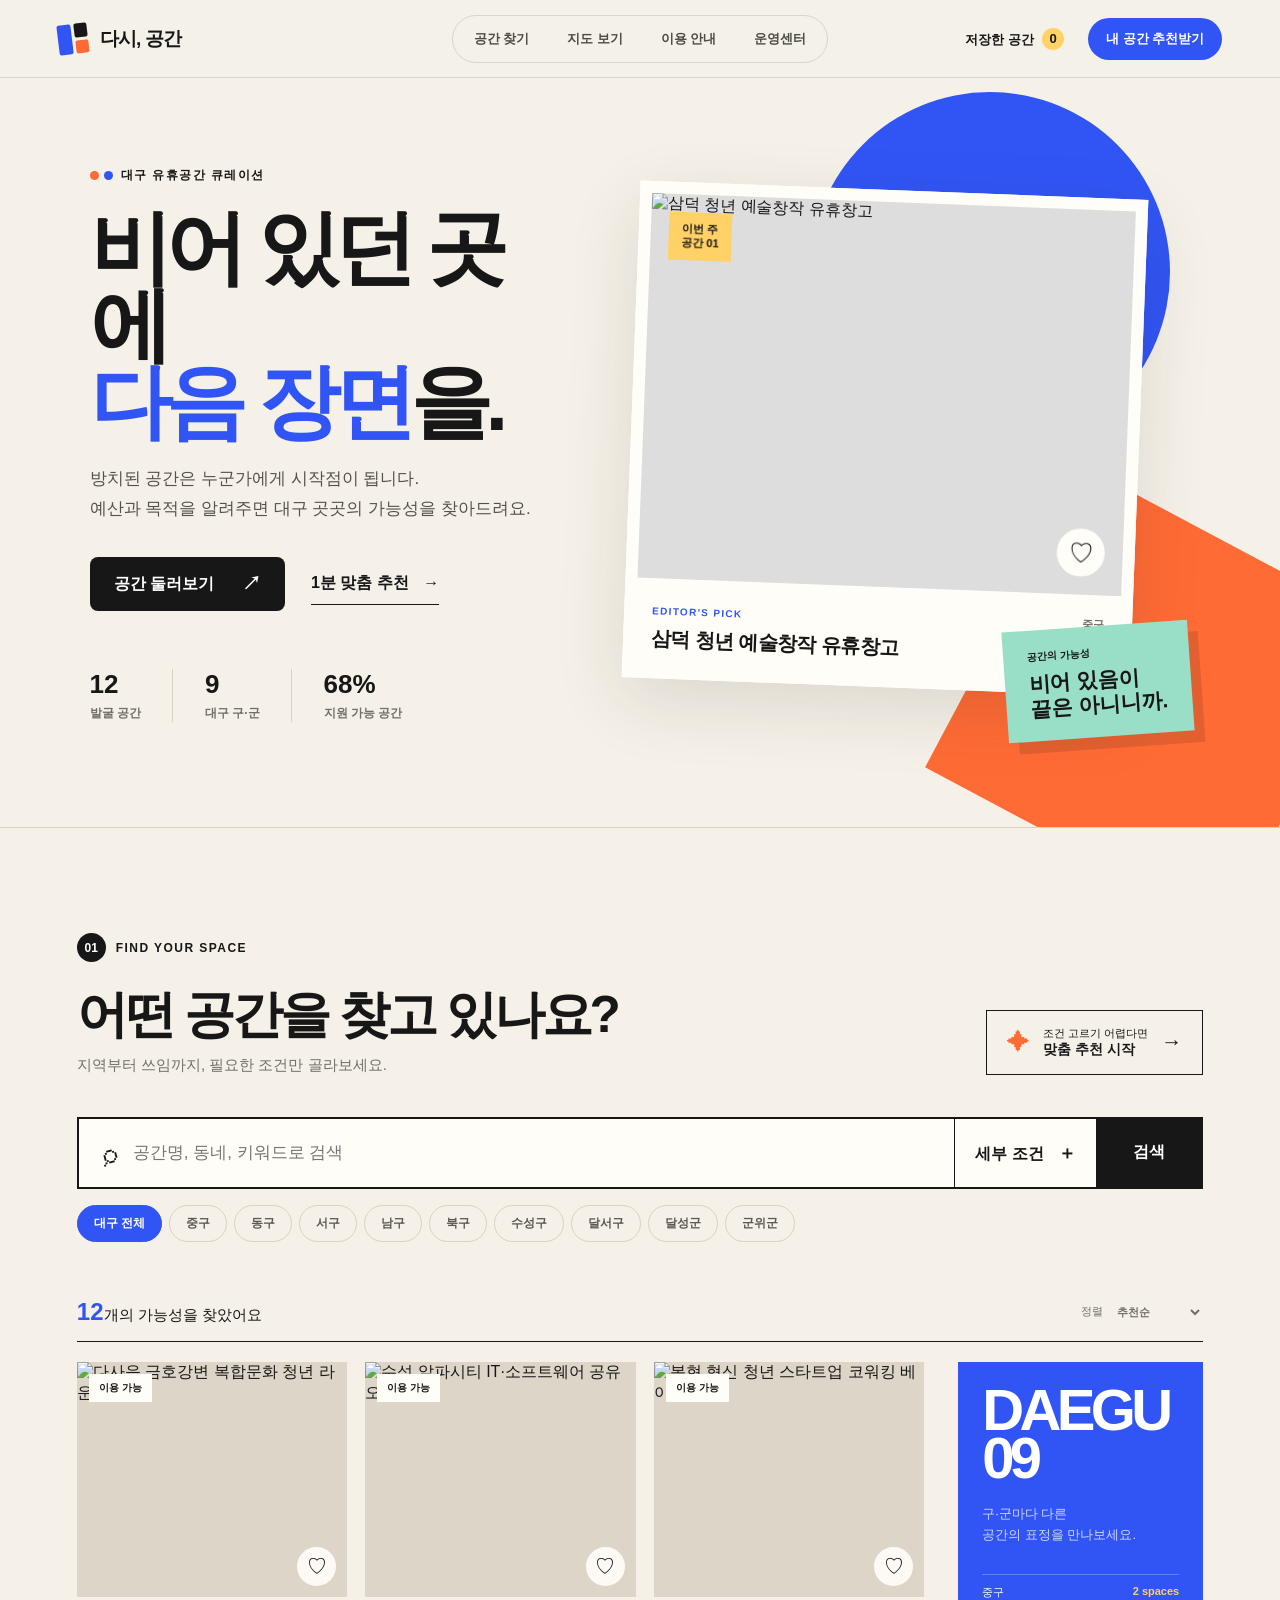
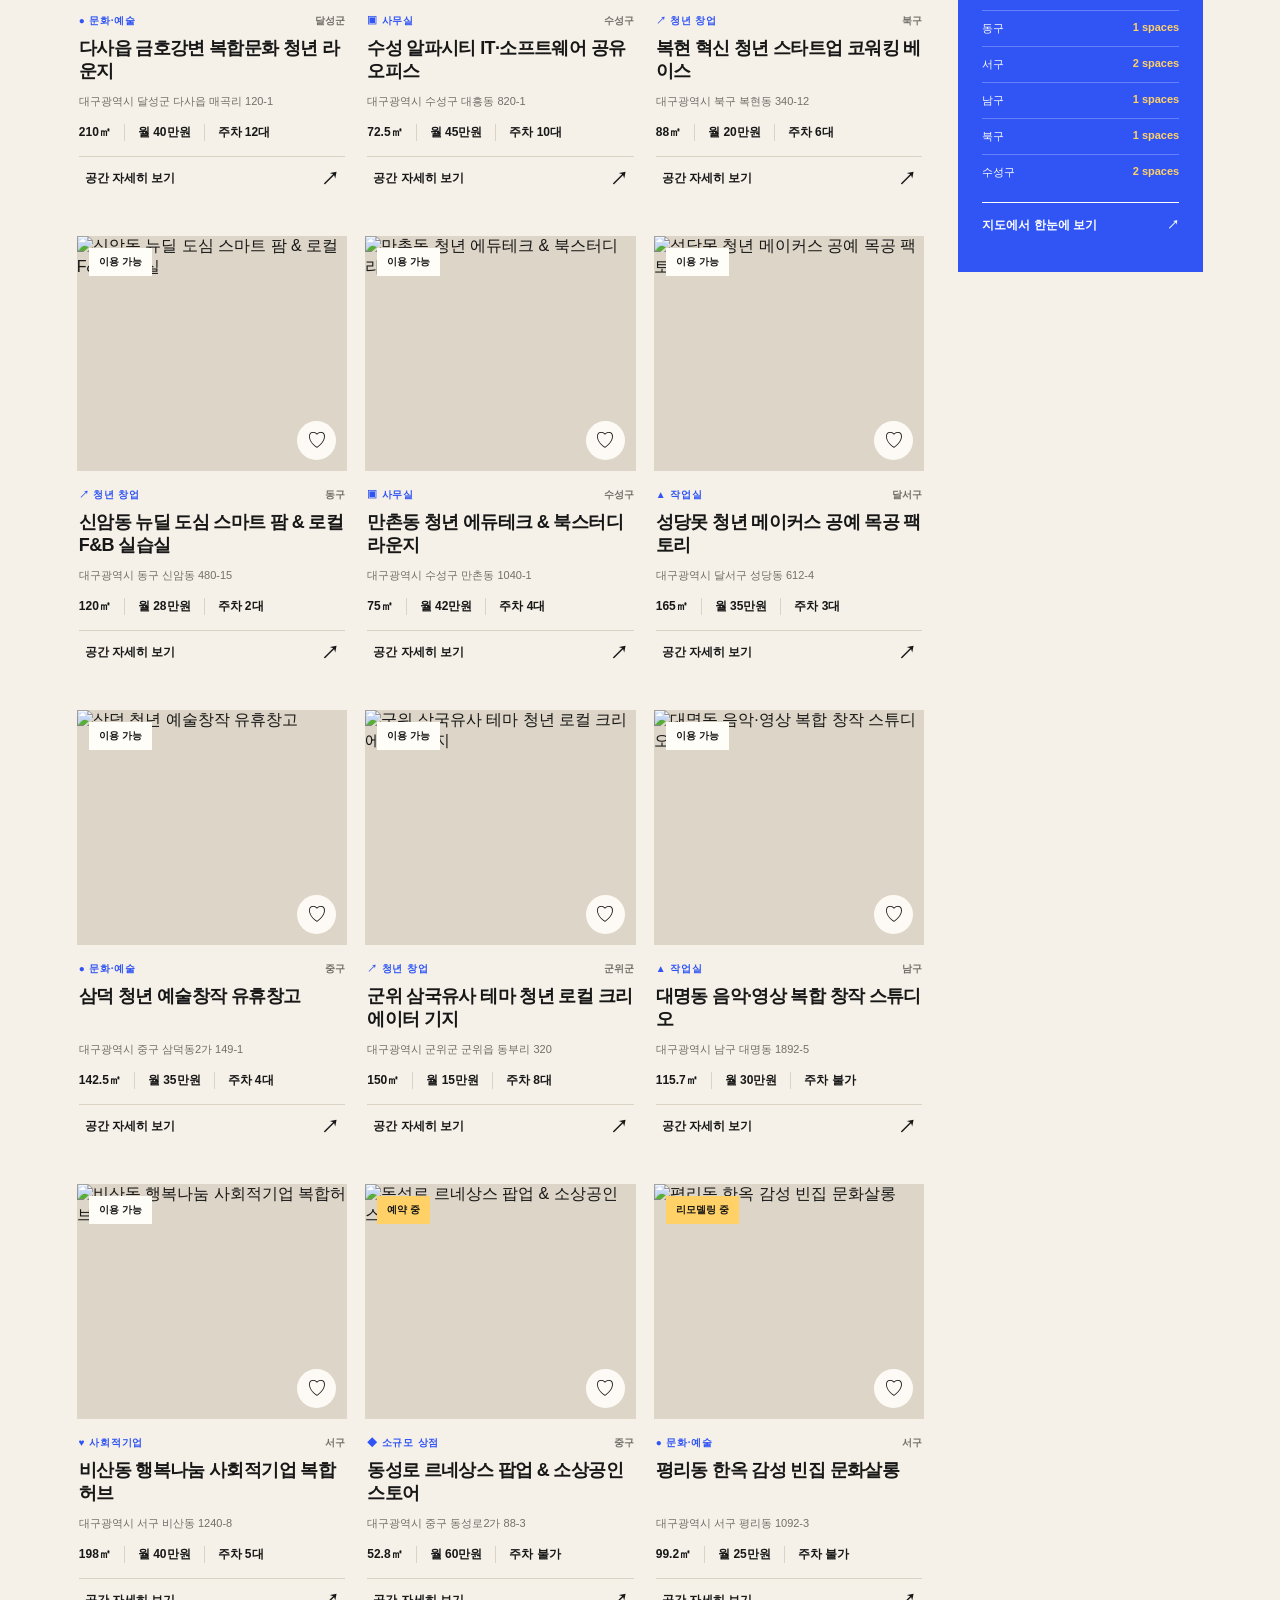
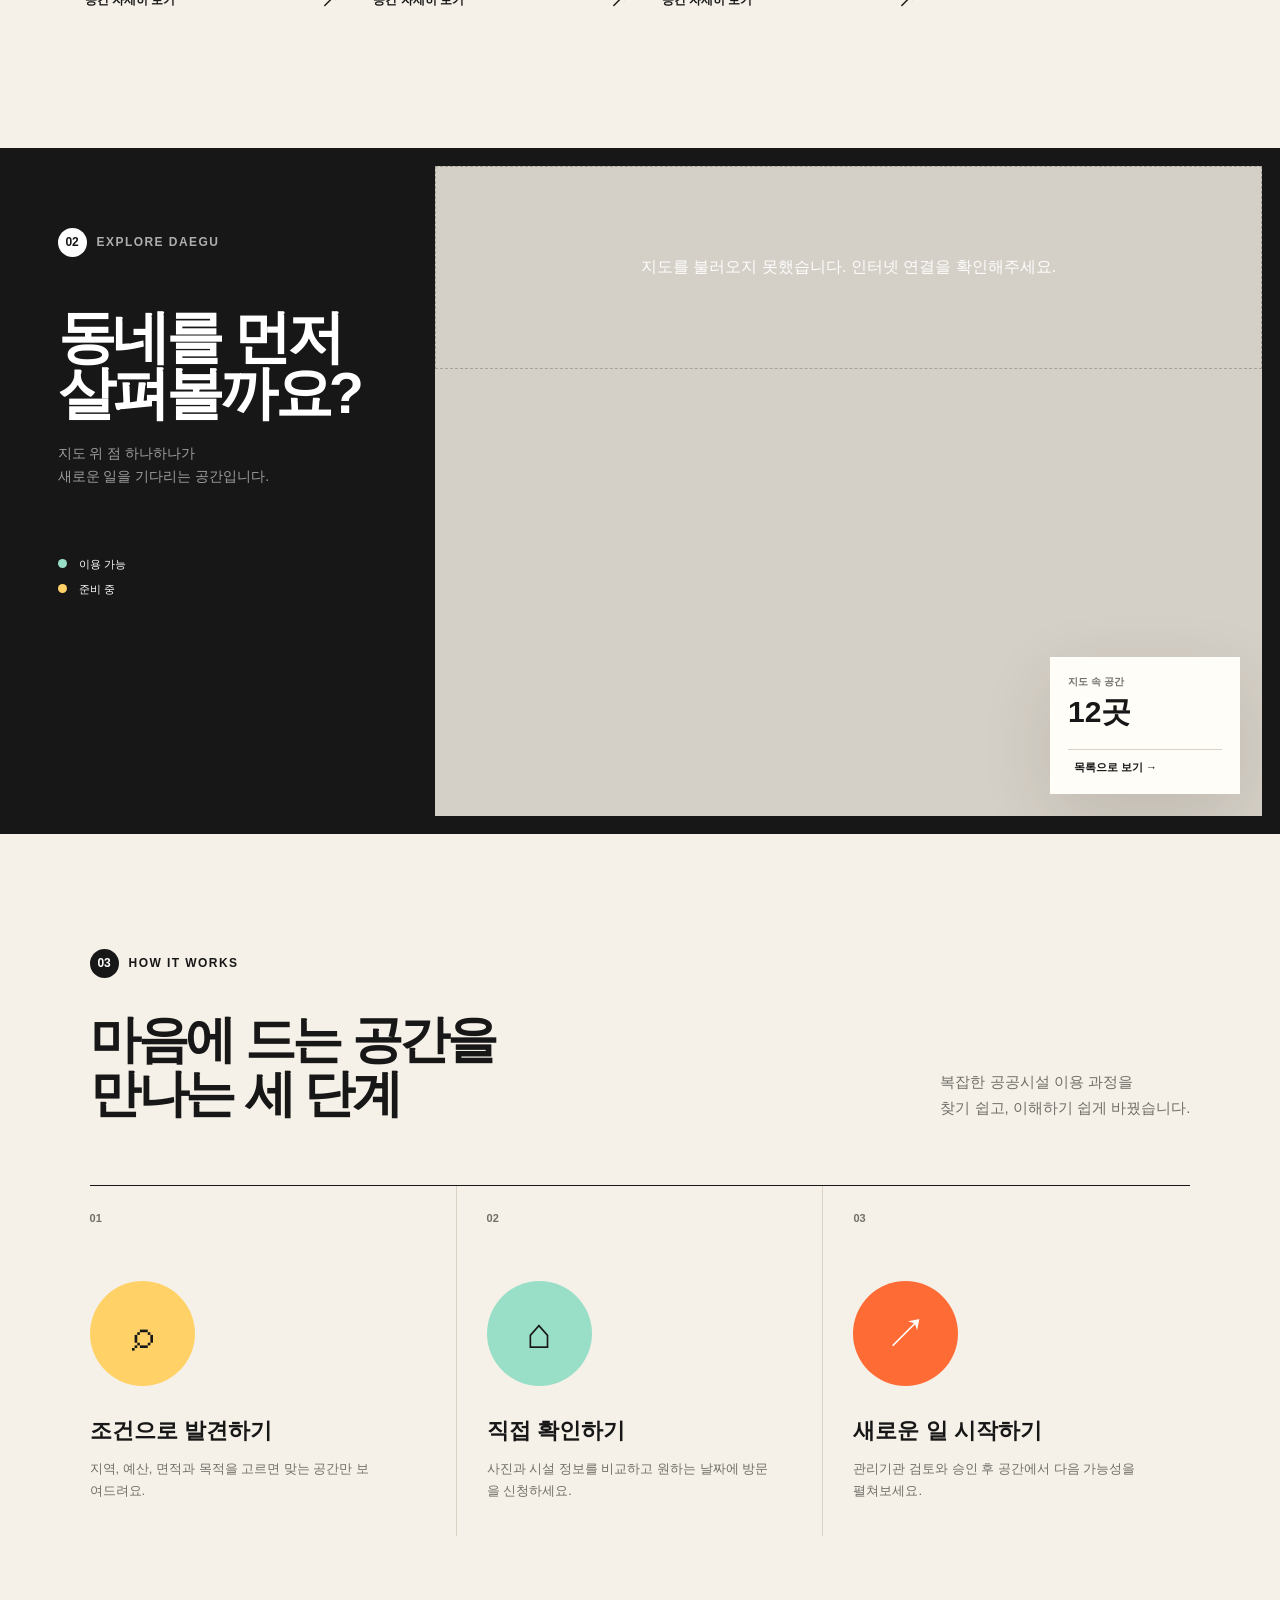
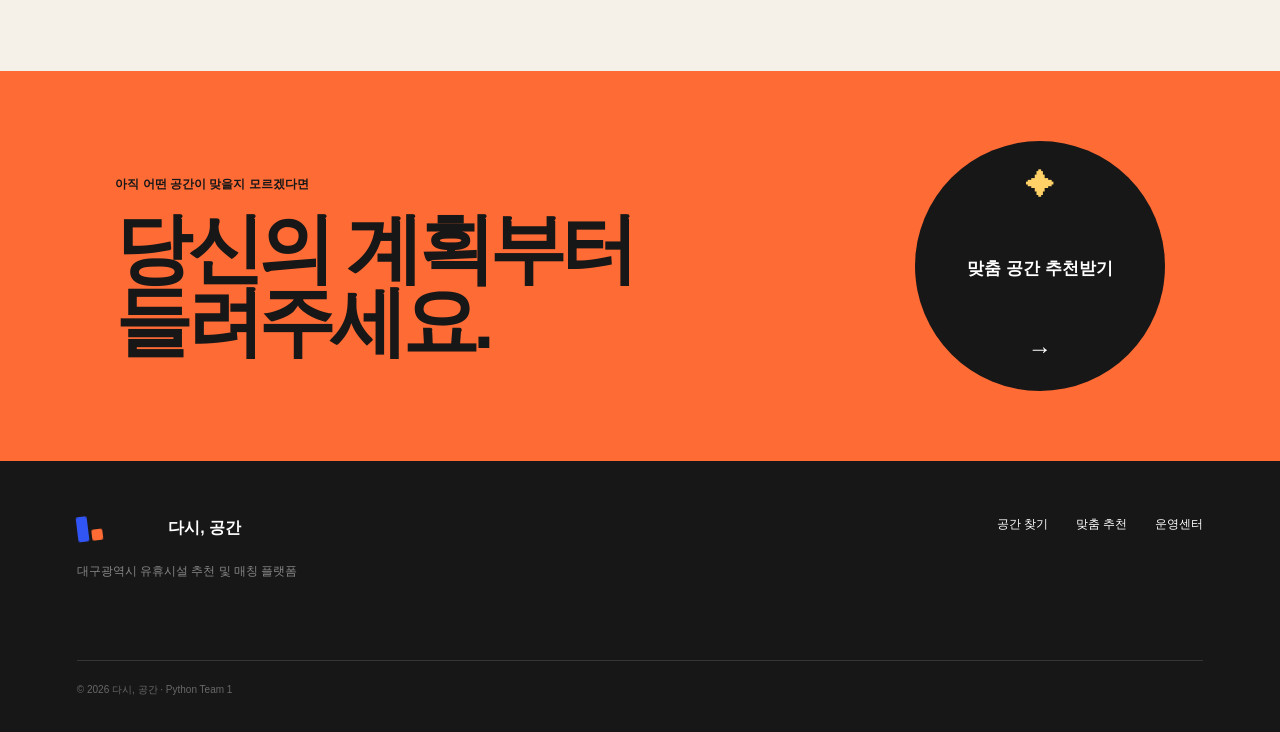
==== index.html @ 7dbaa3a1 "0818" ====
<!DOCTYPE html>
<html lang="ko">
<head>
  <meta charset="UTF-8">
  <meta name="viewport" content="width=device-width, initial-scale=1.0">
  <meta name="description" content="대구의 비어 있는 공간과 새로운 시작을 연결하는 유휴시설 추천·매칭 플랫폼">
  <title>다시, 공간 — 비어 있던 곳에 다음 장면을</title>
  <link rel="preconnect" href="https://cdn.jsdelivr.net">
  <link rel="stylesheet" href="https://cdn.jsdelivr.net/gh/orioncactus/pretendard@v1.3.9/dist/web/static/pretendard.min.css">
  <link rel="stylesheet" href="https://unpkg.com/leaflet@1.9.4/dist/leaflet.css">
  <link rel="stylesheet" href="styles.css">
</head>
<body>
  <header class="site-header">
    <a class="brand" href="#top" aria-label="다시 공간 홈">
      <span class="brand-mark" aria-hidden="true">
        <span></span><span></span><span></span>
      </span>
      <span class="brand-name">다시, 공간</span>
    </a>

    <nav class="desktop-nav" aria-label="주요 메뉴">
      <a href="#discover">공간 찾기</a>
      <button type="button" data-action="show-map">지도 보기</button>
      <a href="#guide">이용 안내</a>
      <button type="button" data-action="open-admin">운영센터</button>
    </nav>

    <div class="header-actions">
      <button class="saved-button" type="button" data-action="open-favorites">
        저장한 공간 <span id="favoriteCount">0</span>
      </button>
      <button class="header-cta" type="button" data-action="open-recommend">내 공간 추천받기</button>
    </div>
  </header>

  <main id="top">
    <section class="hero">
      <div class="hero-copy">
        <div class="eyebrow">
          <span class="eyebrow-dot"></span>
          대구 유휴공간 큐레이션
        </div>
        <h1>
          비어 있던 곳에<br>
          <span>다음 장면</span>을.
        </h1>
        <p class="hero-description">
          방치된 공간은 누군가에게 시작점이 됩니다.<br>
          예산과 목적을 알려주면 대구 곳곳의 가능성을 찾아드려요.
        </p>
        <div class="hero-actions">
          <a class="button button-dark" href="#discover">공간 둘러보기 <span>↗</span></a>
          <button class="text-button" type="button" data-action="open-recommend">
            1분 맞춤 추천 <span>→</span>
          </button>
        </div>
        <dl class="hero-numbers">
          <div><dt id="heroSpaceCount">12</dt><dd>발굴 공간</dd></div>
          <div><dt>9</dt><dd>대구 구·군</dd></div>
          <div><dt>68%</dt><dd>지원 가능 공간</dd></div>
        </dl>
      </div>

      <div class="hero-visual" aria-label="오늘 주목할 공간">
        <span class="shape shape-blue"></span>
        <span class="shape shape-orange"></span>
        <article class="featured-card">
          <div class="featured-image-wrap">
            <img id="featuredImage" alt="추천 유휴공간">
            <span class="featured-index">이번 주<br>공간 01</span>
            <button class="round-favorite" type="button" data-featured-favorite aria-label="관심 공간 저장">♡</button>
          </div>
          <div class="featured-body">
            <div>
              <span class="tiny-label">EDITOR'S PICK</span>
              <h2 id="featuredName">공간을 불러오는 중입니다</h2>
            </div>
            <div class="featured-meta">
              <span id="featuredDistrict">대구</span>
              <span id="featuredArea">0㎡</span>
              <span id="featuredRent">월 0만원</span>
            </div>
          </div>
        </article>
        <div class="hero-note">
          <span>공간의 가능성</span>
          <strong>비어 있음이<br>끝은 아니니까.</strong>
        </div>
      </div>
    </section>

    <section class="discovery" id="discover">
      <div class="section-kicker"><span>01</span> FIND YOUR SPACE</div>
      <div class="section-heading">
        <div>
          <h2>어떤 공간을 찾고 있나요?</h2>
          <p>지역부터 쓰임까지, 필요한 조건만 골라보세요.</p>
        </div>
        <button class="recommend-banner-button" type="button" data-action="open-recommend">
          <span class="spark">✦</span>
          조건 고르기 어렵다면
          <strong>맞춤 추천 시작</strong>
          <span>→</span>
        </button>
      </div>

      <div class="search-console">
        <label class="main-search">
          <span aria-hidden="true">⌕</span>
          <input id="searchInput" type="search" placeholder="공간명, 동네, 키워드로 검색" autocomplete="off">
        </label>
        <button class="filter-toggle" id="filterToggle" type="button" aria-expanded="false">
          세부 조건 <span>＋</span>
        </button>
        <button class="search-submit" id="searchSubmit" type="button">검색</button>
      </div>

      <div class="district-row" id="districtChips" aria-label="지역 선택"></div>

      <div class="filter-panel" id="filterPanel" aria-hidden="true">
        <label>
          <span>활용 목적</span>
          <select id="categoryFilter">
            <option value="ALL">전체 목적</option>
          </select>
        </label>
        <label>
          <span>월 최대 예산</span>
          <select id="rentFilter">
            <option value="999">제한 없음</option>
            <option value="20">20만원 이하</option>
            <option value="40">40만원 이하</option>
            <option value="60">60만원 이하</option>
            <option value="100">100만원 이하</option>
          </select>
        </label>
        <label>
          <span>최소 면적</span>
          <select id="areaFilter">
            <option value="0">제한 없음</option>
            <option value="50">50㎡ 이상</option>
            <option value="100">100㎡ 이상</option>
            <option value="150">150㎡ 이상</option>
          </select>
        </label>
        <label class="check-label">
          <input id="parkingFilter" type="checkbox">
          <span class="custom-check"></span>
          주차 가능한 곳만
        </label>
        <button type="button" id="resetFilters">조건 초기화</button>
      </div>

      <div class="catalog-toolbar">
        <p><strong id="resultCount">0</strong>개의 가능성을 찾았어요</p>
        <label class="sort-control">
          <span>정렬</span>
          <select id="sortSelect">
            <option value="recommended">추천순</option>
            <option value="rent-low">낮은 임대료순</option>
            <option value="area-large">넓은 면적순</option>
            <option value="popular">인기순</option>
          </select>
        </label>
      </div>

      <div class="catalog-layout">
        <div class="space-grid" id="spaceGrid"></div>
        <aside class="curation-aside">
          <div class="aside-number">DAEGU<br>09</div>
          <p class="aside-caption">구·군마다 다른<br>공간의 표정을 만나보세요.</p>
          <div class="district-list" id="districtStats"></div>
          <button type="button" data-action="show-map">지도에서 한눈에 보기 <span>↗</span></button>
        </aside>
      </div>
    </section>

    <section class="map-section" id="mapSection">
      <div class="map-copy">
        <div class="section-kicker light"><span>02</span> EXPLORE DAEGU</div>
        <h2>동네를 먼저<br>살펴볼까요?</h2>
        <p>지도 위 점 하나하나가<br>새로운 일을 기다리는 공간입니다.</p>
        <div class="map-legend">
          <span><i class="legend-dot available"></i> 이용 가능</span>
          <span><i class="legend-dot waiting"></i> 준비 중</span>
        </div>
      </div>
      <div class="map-stage">
        <div id="map" aria-label="대구 유휴공간 지도"></div>
        <div class="map-result-card" id="mapResultCard">
          <span>지도 속 공간</span>
          <strong id="mapSpaceCount">12곳</strong>
          <button type="button" data-action="scroll-discover">목록으로 보기 →</button>
        </div>
      </div>
    </section>

    <section class="guide-section" id="guide">
      <div class="section-kicker"><span>03</span> HOW IT WORKS</div>
      <div class="guide-heading">
        <h2>마음에 드는 공간을<br>만나는 세 단계</h2>
        <p>복잡한 공공시설 이용 과정을<br>찾기 쉽고, 이해하기 쉽게 바꿨습니다.</p>
      </div>
      <ol class="guide-steps">
        <li>
          <span class="step-number">01</span>
          <div class="step-symbol symbol-search">⌕</div>
          <h3>조건으로 발견하기</h3>
          <p>지역, 예산, 면적과 목적을 고르면 맞는 공간만 보여드려요.</p>
        </li>
        <li>
          <span class="step-number">02</span>
          <div class="step-symbol symbol-visit">⌂</div>
          <h3>직접 확인하기</h3>
          <p>사진과 시설 정보를 비교하고 원하는 날짜에 방문을 신청하세요.</p>
        </li>
        <li>
          <span class="step-number">03</span>
          <div class="step-symbol symbol-start">↗</div>
          <h3>새로운 일 시작하기</h3>
          <p>관리기관 검토와 승인 후 공간에서 다음 가능성을 펼쳐보세요.</p>
        </li>
      </ol>
    </section>

    <section class="closing-cta">
      <div>
        <span>아직 어떤 공간이 맞을지 모르겠다면</span>
        <h2>당신의 계획부터<br>들려주세요.</h2>
      </div>
      <button type="button" data-action="open-recommend">
        <span>✦</span>
        맞춤 공간 추천받기
        <i>→</i>
      </button>
    </section>
  </main>

  <footer>
    <div class="footer-brand">
      <span class="brand-mark small" aria-hidden="true"><span></span><span></span><span></span></span>
      <strong>다시, 공간</strong>
      <p>대구광역시 유휴시설 추천 및 매칭 플랫폼</p>
    </div>
    <div class="footer-links">
      <a href="#discover">공간 찾기</a>
      <button type="button" data-action="open-recommend">맞춤 추천</button>
      <button type="button" data-action="open-admin">운영센터</button>
    </div>
    <p class="copyright">© 2026 다시, 공간 · Python Team 1</p>
  </footer>

  <div class="drawer-backdrop" id="drawerBackdrop"></div>
  <aside class="favorites-drawer" id="favoritesDrawer" aria-hidden="true">
    <div class="drawer-header">
      <div><span>MY PICKS</span><h2>저장한 공간</h2></div>
      <button type="button" data-action="close-favorites" aria-label="닫기">×</button>
    </div>
    <div class="drawer-content" id="favoritesList"></div>
  </aside>

  <div class="modal" id="detailModal" aria-hidden="true" role="dialog" aria-modal="true" aria-label="공간 상세정보">
    <div class="modal-shell detail-shell">
      <button class="modal-close" type="button" data-close-modal aria-label="닫기">×</button>
      <div id="detailContent"></div>
    </div>
  </div>

  <div class="modal" id="recommendModal" aria-hidden="true" role="dialog" aria-modal="true" aria-label="맞춤 공간 추천">
    <div class="modal-shell recommend-shell">
      <button class="modal-close" type="button" data-close-modal aria-label="닫기">×</button>
      <div class="recommend-intro">
        <span class="modal-label">1 MINUTE CURATION</span>
        <h2>당신에게 맞는<br>공간을 찾아볼게요.</h2>
        <p>네 가지 조건만 선택하면 적합도와 추천 이유를 계산합니다.</p>
      </div>
      <form id="recommendForm" class="recommend-form">
        <label><span>어디를 선호하나요?</span><select id="recommendDistrict"><option value="ALL">대구 전역</option></select></label>
        <label><span>무엇을 시작하나요?</span><select id="recommendPurpose"></select></label>
        <label><span>월 예산은 얼마인가요?</span><select id="recommendBudget"><option value="20">20만원</option><option value="40" selected>40만원</option><option value="60">60만원</option><option value="100">100만원</option></select></label>
        <label><span>필요한 최소 면적은?</span><select id="recommendArea"><option value="30">30㎡</option><option value="50" selected>50㎡</option><option value="100">100㎡</option><option value="150">150㎡</option></select></label>
        <label class="recommend-check"><input id="recommendParking" type="checkbox"><span>주차 공간이 꼭 필요해요</span></label>
        <button class="button button-cobalt" type="submit">내 공간 계산하기 <span>→</span></button>
      </form>
      <div class="recommend-results" id="recommendResults" hidden></div>
    </div>
  </div>

  <div class="modal" id="applyModal" aria-hidden="true" role="dialog" aria-modal="true" aria-label="방문 및 이용 신청">
    <div class="modal-shell apply-shell">
      <button class="modal-close" type="button" data-close-modal aria-label="닫기">×</button>
      <span class="modal-label">SPACE REQUEST</span>
      <h2 id="applyTitle">공간 방문 신청</h2>
      <p id="applySpaceName"></p>
      <form id="applyForm">
        <input type="hidden" id="applySpaceId">
        <div class="form-grid">
          <label><span>이름</span><input id="applicantName" required placeholder="신청자 이름"></label>
          <label><span>연락처</span><input id="applicantPhone" required placeholder="010-0000-0000"></label>
        </div>
        <label><span>방문 희망일</span><input id="visitDate" type="date" required></label>
        <label><span>공간에서 하고 싶은 일</span><textarea id="applyMessage" required rows="4" placeholder="활용 목적과 계획을 간단히 적어주세요."></textarea></label>
        <button class="button button-dark wide" type="submit">신청서 보내기 <span>→</span></button>
      </form>
    </div>
  </div>

  <div class="modal" id="adminModal" aria-hidden="true" role="dialog" aria-modal="true" aria-label="운영센터">
    <div class="modal-shell admin-shell">
      <button class="modal-close" type="button" data-close-modal aria-label="닫기">×</button>
      <div class="admin-heading">
        <div><span class="modal-label">OPERATION CENTER</span><h2>공간 운영 현황</h2></div>
        <button type="button" id="syncData">공공데이터 동기화 ↻</button>
      </div>
      <div class="admin-metrics" id="adminMetrics"></div>
      <div class="admin-table-wrap">
        <table>
          <thead><tr><th>공간</th><th>지역</th><th>월 임대료</th><th>상태</th></tr></thead>
          <tbody id="adminSpaceRows"></tbody>
        </table>
      </div>
    </div>
  </div>

  <div class="toast-region" id="toastRegion" aria-live="polite"></div>

  <script src="https://unpkg.com/leaflet@1.9.4/dist/leaflet.js"></script>
  <script src="data.js"></script>
  <script src="app.js"></script>
</body>
</html>
---- styles.css ----
:root {
  --paper: #f5f1e8;
  --paper-deep: #ebe5d8;
  --white: #fffdf8;
  --ink: #171717;
  --muted: #716f69;
  --line: #d9d2c5;
  --cobalt: #3155f5;
  --orange: #ff6b35;
  --mint: #99dfc7;
  --yellow: #ffd166;
  --red: #e94b4b;
  --radius-sm: 12px;
  --radius-md: 22px;
  --radius-lg: 34px;
  --shadow: 0 22px 70px rgba(40, 34, 22, 0.12);
}

* {
  box-sizing: border-box;
}

html {
  scroll-behavior: smooth;
}

body {
  margin: 0;
  background: var(--paper);
  color: var(--ink);
  font-family: Pretendard, -apple-system, BlinkMacSystemFont, "Segoe UI", sans-serif;
  -webkit-font-smoothing: antialiased;
}

body.modal-open {
  overflow: hidden;
}

button,
input,
select,
textarea {
  color: inherit;
  font: inherit;
}

button,
a {
  -webkit-tap-highlight-color: transparent;
}

button {
  border: 0;
  cursor: pointer;
}

a {
  color: inherit;
  text-decoration: none;
}

img {
  display: block;
  max-width: 100%;
}

.site-header {
  position: sticky;
  z-index: 50;
  top: 0;
  display: grid;
  grid-template-columns: 1fr auto 1fr;
  align-items: center;
  min-height: 78px;
  padding: 0 4.5vw;
  border-bottom: 1px solid rgba(23, 23, 23, 0.12);
  background: rgba(245, 241, 232, 0.91);
  backdrop-filter: blur(18px);
}

.brand {
  display: inline-flex;
  align-items: center;
  gap: 12px;
  width: max-content;
  font-size: 19px;
  font-weight: 850;
  letter-spacing: -0.04em;
}

.brand-mark {
  position: relative;
  display: inline-grid;
  width: 30px;
  height: 30px;
  grid-template-columns: 1fr 1fr;
  grid-template-rows: 1fr 1fr;
  gap: 3px;
  transform: rotate(-7deg);
}

.brand-mark span {
  border-radius: 2px;
  background: var(--ink);
}

.brand-mark span:nth-child(1) {
  grid-row: 1 / 3;
  background: var(--cobalt);
}

.brand-mark span:nth-child(3) {
  background: var(--orange);
}

.brand-mark.small {
  width: 25px;
  height: 25px;
}

.desktop-nav {
  display: flex;
  align-items: center;
  gap: 6px;
  padding: 5px;
  border: 1px solid rgba(23, 23, 23, 0.13);
  border-radius: 999px;
}

.desktop-nav a,
.desktop-nav button {
  padding: 9px 16px;
  border-radius: 999px;
  background: transparent;
  color: #4d4b46;
  font-size: 13px;
  font-weight: 700;
}

.desktop-nav a:hover,
.desktop-nav button:hover {
  background: var(--ink);
  color: white;
}

.header-actions {
  display: flex;
  justify-content: flex-end;
  align-items: center;
  gap: 10px;
}

.saved-button {
  padding: 10px 14px;
  background: transparent;
  font-size: 13px;
  font-weight: 750;
}

.saved-button span {
  display: inline-grid;
  place-items: center;
  min-width: 22px;
  height: 22px;
  margin-left: 5px;
  border-radius: 999px;
  background: var(--yellow);
}

.header-cta {
  padding: 12px 18px;
  border-radius: 999px;
  background: var(--cobalt);
  color: white;
  font-size: 13px;
  font-weight: 800;
}

.hero {
  display: grid;
  min-height: 720px;
  grid-template-columns: 0.9fr 1.1fr;
  align-items: center;
  gap: 4vw;
  padding: 74px 7vw 90px;
  overflow: hidden;
  border-bottom: 1px solid var(--line);
}

.hero-copy {
  position: relative;
  z-index: 2;
  max-width: 620px;
}

.eyebrow,
.section-kicker {
  display: flex;
  align-items: center;
  gap: 10px;
  font-size: 12px;
  font-weight: 850;
  letter-spacing: 0.12em;
}

.eyebrow-dot {
  width: 9px;
  height: 9px;
  border-radius: 50%;
  background: var(--orange);
  box-shadow: 14px 0 0 var(--cobalt);
  margin-right: 12px;
}

.hero h1 {
  margin: 25px 0 24px;
  font-size: clamp(64px, 6.4vw, 108px);
  font-weight: 900;
  line-height: 0.94;
  letter-spacing: -0.075em;
}

.hero h1 span {
  color: var(--cobalt);
}

.hero-description {
  color: #54514b;
  font-size: 17px;
  line-height: 1.75;
}

.hero-actions {
  display: flex;
  align-items: center;
  gap: 26px;
  margin-top: 34px;
}

.button {
  display: inline-flex;
  justify-content: center;
  align-items: center;
  gap: 28px;
  min-height: 54px;
  padding: 0 24px;
  border-radius: 8px;
  font-weight: 800;
}

.button span {
  font-size: 19px;
}

.button-dark {
  background: var(--ink);
  color: white;
}

.button-cobalt {
  background: var(--cobalt);
  color: white;
}

.button.wide {
  width: 100%;
}

.text-button {
  padding: 10px 0;
  border-bottom: 1px solid var(--ink);
  background: transparent;
  font-weight: 800;
}

.text-button span {
  margin-left: 10px;
}

.hero-numbers {
  display: flex;
  gap: 32px;
  margin: 58px 0 0;
}

.hero-numbers div {
  padding-right: 31px;
  border-right: 1px solid var(--line);
}

.hero-numbers div:last-child {
  border: 0;
}

.hero-numbers dt {
  font-size: 26px;
  font-weight: 900;
}

.hero-numbers dd {
  margin: 5px 0 0;
  color: var(--muted);
  font-size: 12px;
  font-weight: 700;
}

.hero-visual {
  position: relative;
  min-height: 585px;
}

.shape {
  position: absolute;
  display: block;
}

.shape-blue {
  top: -60px;
  right: 20px;
  width: 360px;
  height: 360px;
  border-radius: 50%;
  background: var(--cobalt);
}

.shape-orange {
  right: -135px;
  bottom: -130px;
  width: 340px;
  height: 340px;
  background: var(--orange);
  transform: rotate(28deg);
}

.featured-card {
  position: absolute;
  z-index: 2;
  top: 38px;
  right: 4vw;
  width: min(530px, 88%);
  margin: 0;
  transform: rotate(2.2deg);
  border: 12px solid var(--white);
  background: var(--white);
  box-shadow: var(--shadow);
}

.featured-image-wrap {
  position: relative;
  height: 385px;
  overflow: hidden;
  background: #ddd;
}

.featured-image-wrap img {
  width: 100%;
  height: 100%;
  object-fit: cover;
}

.featured-index {
  position: absolute;
  top: 18px;
  left: 18px;
  padding: 10px 13px;
  background: var(--yellow);
  font-size: 11px;
  font-weight: 900;
  line-height: 1.25;
  text-transform: uppercase;
}

.round-favorite {
  position: absolute;
  right: 18px;
  bottom: 18px;
  display: grid;
  width: 48px;
  height: 48px;
  place-items: center;
  border-radius: 50%;
  background: var(--white);
  font-size: 25px;
}

.round-favorite.active {
  background: var(--orange);
  color: white;
}

.featured-body {
  display: flex;
  justify-content: space-between;
  gap: 20px;
  padding: 22px 16px 13px;
}

.tiny-label,
.modal-label {
  color: var(--cobalt);
  font-size: 10px;
  font-weight: 900;
  letter-spacing: 0.13em;
}

.featured-body h2 {
  max-width: 320px;
  margin: 7px 0 0;
  font-size: 20px;
  line-height: 1.3;
  letter-spacing: -0.03em;
}

.featured-meta {
  display: flex;
  flex-direction: column;
  align-items: flex-end;
  gap: 4px;
  color: var(--muted);
  font-size: 11px;
  font-weight: 700;
}

.hero-note {
  position: absolute;
  z-index: 4;
  right: 0;
  bottom: 0;
  padding: 20px 24px;
  transform: rotate(-4deg);
  background: var(--mint);
  box-shadow: 10px 12px 0 rgba(23, 23, 23, 0.12);
}

.hero-note span {
  display: block;
  margin-bottom: 7px;
  font-size: 10px;
  font-weight: 800;
}

.hero-note strong {
  font-size: 21px;
  line-height: 1.2;
}

.discovery {
  padding: 105px 6vw 125px;
}

.section-kicker span {
  display: inline-grid;
  width: 29px;
  height: 29px;
  place-items: center;
  border-radius: 50%;
  background: var(--ink);
  color: white;
  letter-spacing: 0;
}

.section-kicker.light {
  color: rgba(255, 255, 255, 0.65);
}

.section-kicker.light span {
  background: white;
  color: var(--ink);
}

.section-heading {
  display: flex;
  justify-content: space-between;
  align-items: end;
  gap: 30px;
  margin: 26px 0 42px;
}

.section-heading h2,
.guide-heading h2 {
  margin: 0;
  font-size: clamp(38px, 4vw, 62px);
  line-height: 1.05;
  letter-spacing: -0.06em;
}

.section-heading p,
.guide-heading p {
  margin: 14px 0 0;
  color: var(--muted);
  font-size: 15px;
}

.recommend-banner-button {
  display: grid;
  grid-template-columns: auto auto auto;
  grid-template-rows: auto auto;
  column-gap: 13px;
  align-items: center;
  padding: 15px 20px;
  border: 1px solid var(--ink);
  background: transparent;
  text-align: left;
  font-size: 11px;
}

.recommend-banner-button .spark {
  grid-row: 1 / 3;
  color: var(--orange);
  font-size: 23px;
}

.recommend-banner-button strong {
  grid-column: 2;
  font-size: 14px;
}

.recommend-banner-button > span:last-child {
  grid-column: 3;
  grid-row: 1 / 3;
  font-size: 21px;
}

.search-console {
  display: grid;
  grid-template-columns: minmax(0, 1fr) auto auto;
  min-height: 72px;
  border: 2px solid var(--ink);
  background: var(--white);
}

.main-search {
  display: flex;
  align-items: center;
  gap: 15px;
  padding: 0 22px;
}

.main-search > span {
  font-size: 30px;
  transform: rotate(-15deg);
}

.main-search input {
  width: 100%;
  border: 0;
  outline: 0;
  background: transparent;
  font-size: 17px;
}

.filter-toggle,
.search-submit {
  min-width: 125px;
  padding: 0 20px;
  border-left: 1px solid var(--ink);
  background: var(--white);
  font-weight: 800;
}

.filter-toggle span {
  margin-left: 10px;
  font-size: 18px;
}

.search-submit {
  min-width: 105px;
  background: var(--ink);
  color: white;
}

.district-row {
  display: flex;
  gap: 7px;
  padding: 16px 0 8px;
  overflow-x: auto;
}

.district-chip {
  flex: 0 0 auto;
  padding: 9px 16px;
  border: 1px solid var(--line);
  border-radius: 999px;
  background: transparent;
  color: #5c5953;
  font-size: 12px;
  font-weight: 750;
}

.district-chip.active {
  border-color: var(--cobalt);
  background: var(--cobalt);
  color: white;
}

.filter-panel {
  display: grid;
  max-height: 0;
  grid-template-columns: repeat(3, 1fr) auto auto;
  gap: 18px;
  align-items: end;
  padding: 0 20px;
  overflow: hidden;
  border: 0 solid var(--line);
  background: var(--paper-deep);
  opacity: 0;
  transition: max-height 0.35s ease, padding 0.35s ease, opacity 0.25s ease, border-width 0.35s ease;
}

.filter-panel.open {
  max-height: 180px;
  padding: 22px 20px;
  border-width: 1px;
  opacity: 1;
}

.filter-panel label {
  display: grid;
  gap: 8px;
}

.filter-panel label > span:first-child {
  color: var(--muted);
  font-size: 11px;
  font-weight: 800;
}

.filter-panel select {
  min-height: 43px;
  padding: 0 12px;
  border: 1px solid var(--line);
  border-radius: 4px;
  background: var(--white);
}

.check-label {
  display: flex !important;
  align-items: center;
  min-height: 43px;
  white-space: nowrap;
  font-size: 13px;
  font-weight: 750;
}

.check-label input,
.recommend-check input {
  accent-color: var(--cobalt);
}

#resetFilters {
  min-height: 43px;
  padding: 0 15px;
  border-bottom: 1px solid var(--ink);
  background: transparent;
  font-size: 12px;
  font-weight: 800;
}

.catalog-toolbar {
  display: flex;
  justify-content: space-between;
  align-items: center;
  margin: 48px 0 20px;
  padding-bottom: 15px;
  border-bottom: 1px solid var(--ink);
}

.catalog-toolbar p {
  margin: 0;
  font-size: 15px;
}

.catalog-toolbar p strong {
  color: var(--cobalt);
  font-size: 24px;
}

.sort-control {
  display: flex;
  gap: 10px;
  align-items: center;
  color: var(--muted);
  font-size: 11px;
}

.sort-control select {
  border: 0;
  outline: 0;
  background: transparent;
  font-weight: 800;
}

.catalog-layout {
  display: grid;
  grid-template-columns: minmax(0, 1fr) 245px;
  gap: 34px;
}

.space-grid {
  display: grid;
  grid-template-columns: repeat(3, minmax(0, 1fr));
  gap: 35px 18px;
}

.space-card {
  position: relative;
  min-width: 0;
}

.card-image {
  position: relative;
  height: 235px;
  overflow: hidden;
  background: #ddd5c7;
}

.card-image img {
  width: 100%;
  height: 100%;
  object-fit: cover;
  transition: transform 0.55s ease;
}

.space-card:hover .card-image img {
  transform: scale(1.045);
}

.status-ribbon {
  position: absolute;
  top: 12px;
  left: 12px;
  padding: 7px 10px;
  background: var(--white);
  font-size: 10px;
  font-weight: 900;
}

.status-ribbon.reserved {
  background: var(--yellow);
}

.card-favorite {
  position: absolute;
  right: 11px;
  bottom: 11px;
  display: grid;
  width: 39px;
  height: 39px;
  place-items: center;
  border-radius: 50%;
  background: rgba(255, 253, 248, 0.94);
  font-size: 20px;
}

.card-favorite.active {
  background: var(--orange);
  color: white;
}

.card-body {
  padding: 17px 2px 0;
}

.card-category {
  display: flex;
  justify-content: space-between;
  align-items: center;
  color: var(--cobalt);
  font-size: 10px;
  font-weight: 900;
  letter-spacing: 0.08em;
}

.card-category span:last-child {
  color: var(--muted);
  font-weight: 700;
  letter-spacing: 0;
}

.card-body h3 {
  min-height: 47px;
  margin: 9px 0 10px;
  font-size: 18px;
  line-height: 1.3;
  letter-spacing: -0.035em;
}

.card-address {
  margin: 0;
  overflow: hidden;
  color: var(--muted);
  font-size: 11px;
  text-overflow: ellipsis;
  white-space: nowrap;
}

.card-specs {
  display: flex;
  gap: 13px;
  margin: 15px 0;
  font-size: 12px;
  font-weight: 800;
}

.card-specs span + span {
  padding-left: 13px;
  border-left: 1px solid var(--line);
}

.card-actions {
  display: grid;
  grid-template-columns: 1fr auto;
  border-top: 1px solid var(--line);
}

.card-actions button {
  min-height: 44px;
  background: transparent;
  text-align: left;
  font-size: 12px;
  font-weight: 850;
}

.card-actions button:last-child {
  width: 42px;
  text-align: right;
  font-size: 18px;
}

.empty-state {
  grid-column: 1 / -1;
  padding: 90px 20px;
  border: 1px dashed #aaa397;
  text-align: center;
}

.empty-state strong {
  display: block;
  margin-bottom: 9px;
  font-size: 22px;
}

.empty-state button {
  margin-top: 18px;
  padding: 10px 16px;
  background: var(--ink);
  color: white;
}

.curation-aside {
  position: sticky;
  top: 105px;
  align-self: start;
  min-height: 510px;
  padding: 24px;
  background: var(--cobalt);
  color: white;
}

.aside-number {
  font-size: 58px;
  font-weight: 900;
  line-height: 0.83;
  letter-spacing: -0.08em;
}

.aside-caption {
  margin: 22px 0 28px;
  color: rgba(255, 255, 255, 0.76);
  font-size: 13px;
  line-height: 1.6;
}

.district-list {
  display: grid;
  gap: 0;
  margin-bottom: 26px;
}

.district-stat {
  display: flex;
  justify-content: space-between;
  padding: 10px 0;
  border-top: 1px solid rgba(255, 255, 255, 0.25);
  font-size: 11px;
}

.district-stat strong {
  color: var(--yellow);
}

.curation-aside > button {
  position: absolute;
  right: 24px;
  bottom: 24px;
  left: 24px;
  padding: 14px 0;
  border-top: 1px solid white;
  background: transparent;
  color: white;
  text-align: left;
  font-size: 12px;
  font-weight: 800;
}

.curation-aside > button span {
  float: right;
}

.map-section {
  display: grid;
  grid-template-columns: 0.34fr 0.66fr;
  min-height: 650px;
  background: var(--ink);
  color: white;
}

.map-copy {
  padding: 80px 4.5vw;
}

.map-copy h2 {
  margin: 52px 0 20px;
  font-size: clamp(45px, 4.5vw, 72px);
  line-height: 0.98;
  letter-spacing: -0.065em;
}

.map-copy > p {
  color: rgba(255, 255, 255, 0.58);
  font-size: 14px;
  line-height: 1.7;
}

.map-legend {
  display: grid;
  gap: 10px;
  margin-top: 68px;
  font-size: 11px;
}

.legend-dot {
  display: inline-block;
  width: 9px;
  height: 9px;
  margin-right: 9px;
  border-radius: 50%;
}

.legend-dot.available {
  background: var(--mint);
}

.legend-dot.waiting {
  background: var(--yellow);
}

.map-stage {
  position: relative;
  min-height: 650px;
  margin: 18px 18px 18px 0;
  overflow: hidden;
  background: #d5d0c7;
}

#map {
  width: 100%;
  height: 100%;
  min-height: 614px;
  filter: saturate(0.6) contrast(0.98);
}

.map-result-card {
  position: absolute;
  z-index: 500;
  right: 22px;
  bottom: 22px;
  display: grid;
  min-width: 190px;
  padding: 18px;
  background: var(--white);
  color: var(--ink);
  box-shadow: var(--shadow);
}

.map-result-card > span {
  color: var(--muted);
  font-size: 10px;
  font-weight: 800;
}

.map-result-card strong {
  margin: 3px 0 16px;
  font-size: 30px;
}

.map-result-card button {
  padding-top: 10px;
  border-top: 1px solid var(--line);
  background: transparent;
  text-align: left;
  font-size: 11px;
  font-weight: 800;
}

.custom-map-pin {
  display: grid;
  width: 34px;
  height: 34px;
  place-items: center;
  border: 4px solid var(--white);
  border-radius: 50% 50% 50% 0;
  background: var(--cobalt);
  box-shadow: 0 5px 15px rgba(0, 0, 0, 0.26);
  color: white;
  font-size: 9px;
  font-weight: 900;
  transform: rotate(-45deg);
}

.custom-map-pin span {
  transform: rotate(45deg);
}

.leaflet-popup-content-wrapper {
  border-radius: 3px !important;
  font-family: Pretendard, sans-serif;
}

.map-popup {
  min-width: 190px;
}

.map-popup strong {
  display: block;
  margin: 4px 0;
  font-size: 14px;
}

.map-popup span {
  color: var(--muted);
  font-size: 11px;
}

.map-popup button {
  width: 100%;
  margin-top: 10px;
  padding: 8px;
  background: var(--ink);
  color: white;
  font-size: 11px;
}

.guide-section {
  padding: 115px 7vw 135px;
}

.guide-heading {
  display: flex;
  justify-content: space-between;
  align-items: end;
  margin: 35px 0 65px;
}

.guide-heading p {
  max-width: 310px;
  line-height: 1.7;
}

.guide-steps {
  display: grid;
  grid-template-columns: repeat(3, 1fr);
  margin: 0;
  padding: 0;
  border-top: 1px solid var(--ink);
  list-style: none;
}

.guide-steps li {
  position: relative;
  min-height: 350px;
  padding: 22px 30px 35px;
  border-right: 1px solid var(--line);
}

.guide-steps li:first-child {
  padding-left: 0;
}

.guide-steps li:last-child {
  border: 0;
}

.step-number {
  color: var(--muted);
  font-size: 11px;
  font-weight: 800;
}

.step-symbol {
  display: grid;
  width: 105px;
  height: 105px;
  margin: 55px 0 30px;
  place-items: center;
  border-radius: 50%;
  font-size: 42px;
  font-weight: 300;
}

.symbol-search {
  background: var(--yellow);
}

.symbol-visit {
  background: var(--mint);
}

.symbol-start {
  background: var(--orange);
  color: white;
}

.guide-steps h3 {
  margin: 0 0 12px;
  font-size: 22px;
}

.guide-steps p {
  max-width: 290px;
  margin: 0;
  color: var(--muted);
  font-size: 13px;
  line-height: 1.65;
}

.closing-cta {
  display: flex;
  justify-content: space-between;
  align-items: center;
  gap: 30px;
  min-height: 390px;
  padding: 65px 9vw;
  background: var(--orange);
  color: var(--ink);
}

.closing-cta > div > span {
  font-size: 12px;
  font-weight: 800;
}

.closing-cta h2 {
  margin: 19px 0 0;
  font-size: clamp(55px, 6vw, 88px);
  line-height: 0.95;
  letter-spacing: -0.07em;
}

.closing-cta button {
  display: grid;
  width: 250px;
  height: 250px;
  place-items: center;
  border-radius: 50%;
  background: var(--ink);
  color: white;
  font-size: 17px;
  font-weight: 850;
}

.closing-cta button span {
  color: var(--yellow);
  font-size: 28px;
}

.closing-cta button i {
  font-size: 24px;
  font-style: normal;
}

footer {
  display: grid;
  grid-template-columns: 1fr auto;
  gap: 50px;
  align-items: start;
  padding: 55px 6vw 35px;
  background: var(--ink);
  color: white;
}

.footer-brand {
  display: grid;
  grid-template-columns: auto auto;
  justify-content: start;
  align-items: center;
  gap: 10px;
}

.footer-brand p {
  grid-column: 1 / -1;
  margin: 12px 0 0;
  color: rgba(255, 255, 255, 0.48);
  font-size: 12px;
}

.footer-links {
  display: flex;
  gap: 28px;
}

.footer-links a,
.footer-links button {
  padding: 0;
  background: transparent;
  color: white;
  font-size: 12px;
}

.copyright {
  grid-column: 1 / -1;
  margin: 30px 0 0;
  padding-top: 22px;
  border-top: 1px solid rgba(255, 255, 255, 0.13);
  color: rgba(255, 255, 255, 0.35);
  font-size: 10px;
}

.drawer-backdrop {
  position: fixed;
  z-index: 90;
  inset: 0;
  visibility: hidden;
  background: rgba(23, 23, 23, 0.52);
  opacity: 0;
  transition: 0.3s ease;
}

.drawer-backdrop.open {
  visibility: visible;
  opacity: 1;
}

.favorites-drawer {
  position: fixed;
  z-index: 100;
  top: 0;
  right: 0;
  width: min(460px, 100%);
  height: 100dvh;
  padding: 32px;
  overflow-y: auto;
  background: var(--white);
  transform: translateX(102%);
  transition: transform 0.35s cubic-bezier(0.2, 0.75, 0.2, 1);
}

.favorites-drawer.open {
  transform: translateX(0);
}

.drawer-header {
  display: flex;
  justify-content: space-between;
  align-items: start;
  padding-bottom: 22px;
  border-bottom: 1px solid var(--ink);
}

.drawer-header span {
  color: var(--cobalt);
  font-size: 10px;
  font-weight: 900;
  letter-spacing: 0.13em;
}

.drawer-header h2 {
  margin: 5px 0 0;
  font-size: 34px;
}

.drawer-header button,
.modal-close {
  display: grid;
  width: 38px;
  height: 38px;
  place-items: center;
  border-radius: 50%;
  background: var(--paper-deep);
  font-size: 25px;
}

.favorite-drawer-item {
  display: grid;
  grid-template-columns: 100px 1fr auto;
  gap: 15px;
  align-items: center;
  padding: 18px 0;
  border-bottom: 1px solid var(--line);
}

.favorite-drawer-item img {
  width: 100px;
  height: 78px;
  object-fit: cover;
}

.favorite-drawer-item h3 {
  margin: 0 0 8px;
  font-size: 14px;
}

.favorite-drawer-item p {
  margin: 0;
  color: var(--muted);
  font-size: 11px;
}

.favorite-drawer-item button {
  background: transparent;
  color: var(--red);
  font-size: 20px;
}

.drawer-empty {
  padding: 90px 0;
  color: var(--muted);
  text-align: center;
}

.drawer-empty strong {
  display: block;
  margin-bottom: 7px;
  color: var(--ink);
  font-size: 20px;
}

.modal {
  position: fixed;
  z-index: 110;
  inset: 0;
  display: grid;
  visibility: hidden;
  place-items: center;
  padding: 22px;
  overflow-y: auto;
  background: rgba(23, 23, 23, 0.72);
  opacity: 0;
  transition: opacity 0.25s ease, visibility 0.25s ease;
}

.modal.open {
  visibility: visible;
  opacity: 1;
}

.modal-shell {
  position: relative;
  width: min(1040px, 100%);
  max-height: calc(100dvh - 44px);
  overflow-y: auto;
  background: var(--white);
  box-shadow: var(--shadow);
  transform: translateY(18px);
  transition: transform 0.3s ease;
}

.modal.open .modal-shell {
  transform: translateY(0);
}

.modal-close {
  position: absolute;
  z-index: 5;
  top: 18px;
  right: 18px;
}

.detail-hero {
  display: grid;
  min-height: 480px;
  grid-template-columns: 1.2fr 0.8fr;
}

.detail-photo {
  min-height: 480px;
}

.detail-photo img {
  width: 100%;
  height: 100%;
  object-fit: cover;
}

.detail-summary {
  padding: 52px 40px 40px;
  background: var(--cobalt);
  color: white;
}

.detail-summary .category {
  color: var(--yellow);
  font-size: 10px;
  font-weight: 900;
  letter-spacing: 0.1em;
}

.detail-summary h2 {
  margin: 18px 0 15px;
  font-size: 36px;
  line-height: 1.15;
  letter-spacing: -0.05em;
}

.detail-summary .address {
  color: rgba(255, 255, 255, 0.65);
  font-size: 12px;
  line-height: 1.6;
}

.detail-price {
  display: flex;
  gap: 20px;
  margin: 42px 0 25px;
  padding: 20px 0;
  border-block: 1px solid rgba(255, 255, 255, 0.25);
}

.detail-price div {
  flex: 1;
}

.detail-price span {
  display: block;
  margin-bottom: 6px;
  color: rgba(255, 255, 255, 0.6);
  font-size: 10px;
}

.detail-price strong {
  font-size: 18px;
}

.detail-summary-actions {
  display: grid;
  grid-template-columns: 1fr auto;
  gap: 8px;
}

.detail-summary-actions button {
  min-height: 52px;
  background: white;
  color: var(--ink);
  font-size: 13px;
  font-weight: 850;
}

.detail-summary-actions button:last-child {
  width: 52px;
  background: var(--yellow);
  font-size: 20px;
}

.detail-body {
  display: grid;
  grid-template-columns: 1.2fr 0.8fr;
  gap: 60px;
  padding: 50px;
}

.detail-body h3 {
  margin: 0 0 15px;
  font-size: 18px;
}

.detail-body p {
  color: #5f5b55;
  font-size: 14px;
  line-height: 1.8;
}

.feature-list,
.utility-list {
  margin: 0;
  padding: 0;
  list-style: none;
}

.feature-list li {
  padding: 12px 0;
  border-bottom: 1px solid var(--line);
  font-size: 13px;
}

.feature-list li::before {
  content: "↗";
  margin-right: 10px;
  color: var(--cobalt);
  font-weight: 900;
}

.utility-list {
  display: flex;
  flex-wrap: wrap;
  gap: 7px;
}

.utility-list li {
  padding: 8px 10px;
  background: var(--paper-deep);
  font-size: 11px;
}

.support-box {
  margin-top: 25px;
  padding: 18px;
  background: var(--mint);
}

.support-box strong {
  display: block;
  margin-bottom: 8px;
  font-size: 12px;
}

.support-box p {
  margin: 0;
  color: var(--ink);
  font-size: 11px;
  line-height: 1.6;
}

.recommend-shell {
  display: grid;
  width: min(920px, 100%);
  grid-template-columns: 0.8fr 1.2fr;
}

.recommend-intro {
  min-height: 600px;
  padding: 70px 45px;
  background: var(--cobalt);
  color: white;
}

.recommend-intro .modal-label {
  color: var(--yellow);
}

.recommend-intro h2 {
  margin: 23px 0;
  font-size: 47px;
  line-height: 1.05;
  letter-spacing: -0.055em;
}

.recommend-intro p {
  color: rgba(255, 255, 255, 0.65);
  font-size: 13px;
  line-height: 1.7;
}

.recommend-form {
  display: grid;
  gap: 17px;
  align-content: center;
  padding: 60px 48px;
}

.recommend-form > label:not(.recommend-check),
.apply-shell form > label,
.form-grid label {
  display: grid;
  gap: 8px;
}

.recommend-form label > span,
.apply-shell label > span {
  font-size: 11px;
  font-weight: 800;
}

.recommend-form select,
.apply-shell input,
.apply-shell textarea {
  width: 100%;
  min-height: 48px;
  padding: 0 13px;
  border: 1px solid var(--line);
  border-radius: 3px;
  background: var(--white);
  outline: 0;
}

.apply-shell textarea {
  padding-top: 12px;
  resize: vertical;
}

.recommend-check {
  display: flex;
  gap: 8px;
  align-items: center;
  font-size: 12px;
}

.recommend-results {
  grid-column: 1 / -1;
  padding: 45px;
  background: var(--white);
}

.recommend-results h3 {
  margin: 0 0 24px;
  font-size: 30px;
}

.recommend-result-item {
  display: grid;
  grid-template-columns: 80px 1fr auto;
  gap: 18px;
  align-items: center;
  padding: 15px 0;
  border-top: 1px solid var(--line);
}

.recommend-score {
  display: grid;
  width: 68px;
  height: 68px;
  place-items: center;
  border-radius: 50%;
  background: var(--cobalt);
  color: white;
  font-size: 18px;
  font-weight: 900;
}

.recommend-result-item h4 {
  margin: 0 0 6px;
  font-size: 15px;
}

.recommend-result-item p {
  margin: 0;
  color: var(--muted);
  font-size: 11px;
}

.recommend-result-item button {
  padding: 10px 13px;
  background: var(--ink);
  color: white;
  font-size: 11px;
}

.apply-shell {
  width: min(600px, 100%);
  padding: 55px;
}

.apply-shell h2 {
  margin: 12px 0 8px;
  font-size: 36px;
}

.apply-shell > p {
  margin: 0 0 30px;
  color: var(--muted);
  font-size: 13px;
}

.apply-shell form {
  display: grid;
  gap: 18px;
}

.form-grid {
  display: grid;
  grid-template-columns: 1fr 1fr;
  gap: 13px;
}

.admin-shell {
  width: min(1000px, 100%);
  padding: 50px;
}

.admin-heading {
  display: flex;
  justify-content: space-between;
  align-items: end;
  padding-bottom: 25px;
  border-bottom: 1px solid var(--ink);
}

.admin-heading h2 {
  margin: 9px 0 0;
  font-size: 38px;
}

.admin-heading > button {
  padding: 12px 15px;
  background: var(--cobalt);
  color: white;
  font-size: 11px;
  font-weight: 800;
}

.admin-metrics {
  display: grid;
  grid-template-columns: repeat(4, 1fr);
  gap: 1px;
  margin: 25px 0;
  background: var(--line);
  border: 1px solid var(--line);
}

.admin-metric {
  padding: 19px;
  background: var(--white);
}

.admin-metric span {
  color: var(--muted);
  font-size: 10px;
}

.admin-metric strong {
  display: block;
  margin-top: 6px;
  font-size: 24px;
}

.admin-table-wrap {
  max-height: 430px;
  overflow: auto;
}

.admin-table-wrap table {
  width: 100%;
  border-collapse: collapse;
}

.admin-table-wrap th,
.admin-table-wrap td {
  padding: 13px 10px;
  border-bottom: 1px solid var(--line);
  text-align: left;
  font-size: 11px;
}

.admin-table-wrap th {
  position: sticky;
  top: 0;
  background: var(--paper-deep);
  color: var(--muted);
}

.admin-table-wrap td:first-child {
  max-width: 330px;
  font-weight: 800;
}

.admin-table-wrap select {
  padding: 7px;
  border: 1px solid var(--line);
  background: white;
  font-size: 11px;
}

.toast-region {
  position: fixed;
  z-index: 200;
  right: 22px;
  bottom: 22px;
  display: grid;
  gap: 9px;
}

.toast {
  min-width: 290px;
  padding: 15px 18px;
  border-left: 5px solid var(--cobalt);
  background: var(--ink);
  color: white;
  box-shadow: var(--shadow);
  font-size: 12px;
  animation: toast-in 0.3s ease;
}

.toast.success {
  border-color: var(--mint);
}

@keyframes toast-in {
  from { opacity: 0; transform: translateY(10px); }
}

@media (max-width: 1180px) {
  .desktop-nav {
    display: none;
  }

  .site-header {
    grid-template-columns: 1fr auto;
  }

  .hero {
    padding-inline: 5vw;
  }

  .hero h1 {
    font-size: 72px;
  }

  .featured-card {
    right: 1vw;
  }

  .space-grid {
    grid-template-columns: repeat(2, minmax(0, 1fr));
  }
}

@media (max-width: 900px) {
  .header-cta {
    display: none;
  }

  .hero {
    grid-template-columns: 1fr;
    padding-top: 55px;
  }

  .hero-copy {
    max-width: none;
  }

  .hero-visual {
    min-height: 610px;
  }

  .section-heading,
  .guide-heading {
    align-items: start;
    flex-direction: column;
  }

  .filter-panel {
    grid-template-columns: 1fr 1fr;
  }

  .filter-panel.open {
    max-height: 360px;
  }

  .catalog-layout {
    grid-template-columns: 1fr;
  }

  .curation-aside {
    position: relative;
    top: 0;
    min-height: 350px;
  }

  .map-section {
    grid-template-columns: 1fr;
  }

  .map-copy {
    padding-bottom: 45px;
  }

  .map-stage {
    margin: 0 18px 18px;
  }

  .guide-steps {
    grid-template-columns: 1fr;
  }

  .guide-steps li,
  .guide-steps li:first-child {
    min-height: auto;
    padding: 25px 0;
    border-right: 0;
    border-bottom: 1px solid var(--line);
  }

  .step-symbol {
    margin: 30px 0 20px;
  }

  .closing-cta {
    align-items: start;
    flex-direction: column;
  }

  .closing-cta button {
    align-self: end;
    width: 190px;
    height: 190px;
  }

  .detail-hero,
  .detail-body,
  .recommend-shell {
    grid-template-columns: 1fr;
  }

  .recommend-intro {
    min-height: auto;
  }
}

@media (max-width: 640px) {
  .site-header {
    min-height: 66px;
    padding-inline: 18px;
  }

  .brand-name {
    font-size: 17px;
  }

  .saved-button {
    padding-right: 0;
    font-size: 0;
  }

  .saved-button span {
    font-size: 11px;
  }

  .hero {
    padding: 48px 20px 65px;
  }

  .hero h1 {
    font-size: 54px;
  }

  .hero-description br {
    display: none;
  }

  .hero-actions {
    gap: 16px;
  }

  .hero-numbers {
    gap: 15px;
  }

  .hero-numbers div {
    padding-right: 15px;
  }

  .hero-visual {
    min-height: 465px;
    margin-top: 20px;
  }

  .shape-blue {
    width: 270px;
    height: 270px;
  }

  .shape-orange {
    width: 230px;
    height: 230px;
  }

  .featured-card {
    top: 25px;
    right: 4%;
    width: 92%;
  }

  .featured-image-wrap {
    height: 280px;
  }

  .featured-body {
    flex-direction: column;
  }

  .featured-meta {
    flex-direction: row;
    align-items: start;
  }

  .hero-note {
    display: none;
  }

  .discovery,
  .guide-section {
    padding: 75px 20px 90px;
  }

  .section-heading h2,
  .guide-heading h2 {
    font-size: 39px;
  }

  .recommend-banner-button {
    width: 100%;
  }

  .search-console {
    grid-template-columns: 1fr auto;
  }

  .main-search {
    min-height: 62px;
  }

  .filter-toggle {
    min-width: auto;
    font-size: 0;
  }

  .filter-toggle span {
    margin: 0;
    font-size: 20px;
  }

  .search-submit {
    display: none;
  }

  .filter-panel,
  .filter-panel.open {
    grid-template-columns: 1fr;
    max-height: 560px;
  }

  .catalog-toolbar {
    margin-top: 35px;
  }

  .space-grid {
    grid-template-columns: 1fr;
  }

  .card-image {
    height: 280px;
  }

  .map-copy {
    padding: 60px 20px 35px;
  }

  .map-stage {
    min-height: 480px;
    margin: 0;
  }

  #map {
    min-height: 480px;
  }

  .map-result-card {
    right: 12px;
    bottom: 12px;
  }

  .closing-cta {
    min-height: 480px;
    padding: 55px 20px;
  }

  .closing-cta h2 {
    font-size: 54px;
  }

  footer {
    grid-template-columns: 1fr;
    padding-inline: 20px;
  }

  .footer-links {
    flex-wrap: wrap;
  }

  .favorites-drawer {
    padding: 25px 20px;
  }

  .detail-hero {
    min-height: auto;
  }

  .detail-photo {
    min-height: 300px;
  }

  .detail-summary,
  .detail-body,
  .recommend-intro,
  .recommend-form,
  .recommend-results,
  .apply-shell,
  .admin-shell {
    padding: 35px 22px;
  }

  .detail-body {
    gap: 35px;
  }

  .recommend-intro h2 {
    font-size: 38px;
  }

  .form-grid,
  .admin-metrics {
    grid-template-columns: 1fr 1fr;
  }

  .admin-heading {
    align-items: start;
    flex-direction: column;
    gap: 18px;
  }
}
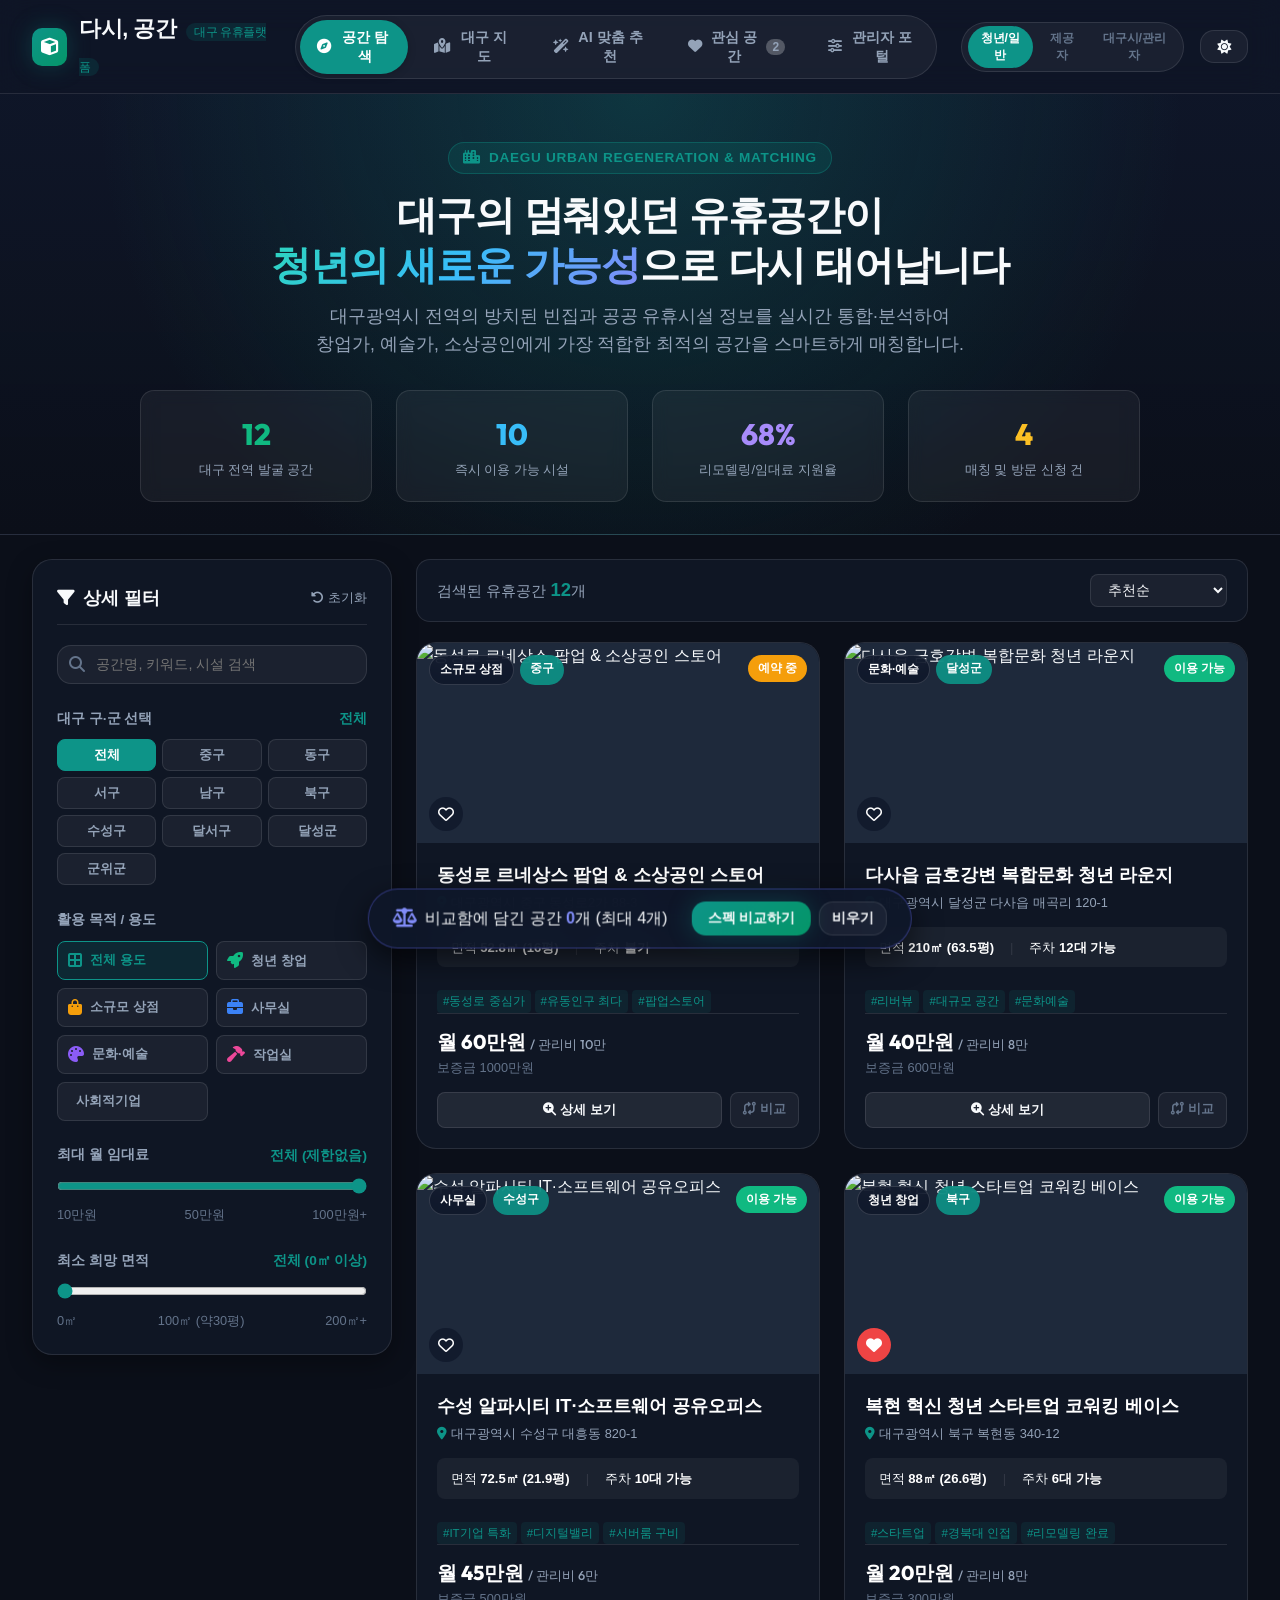
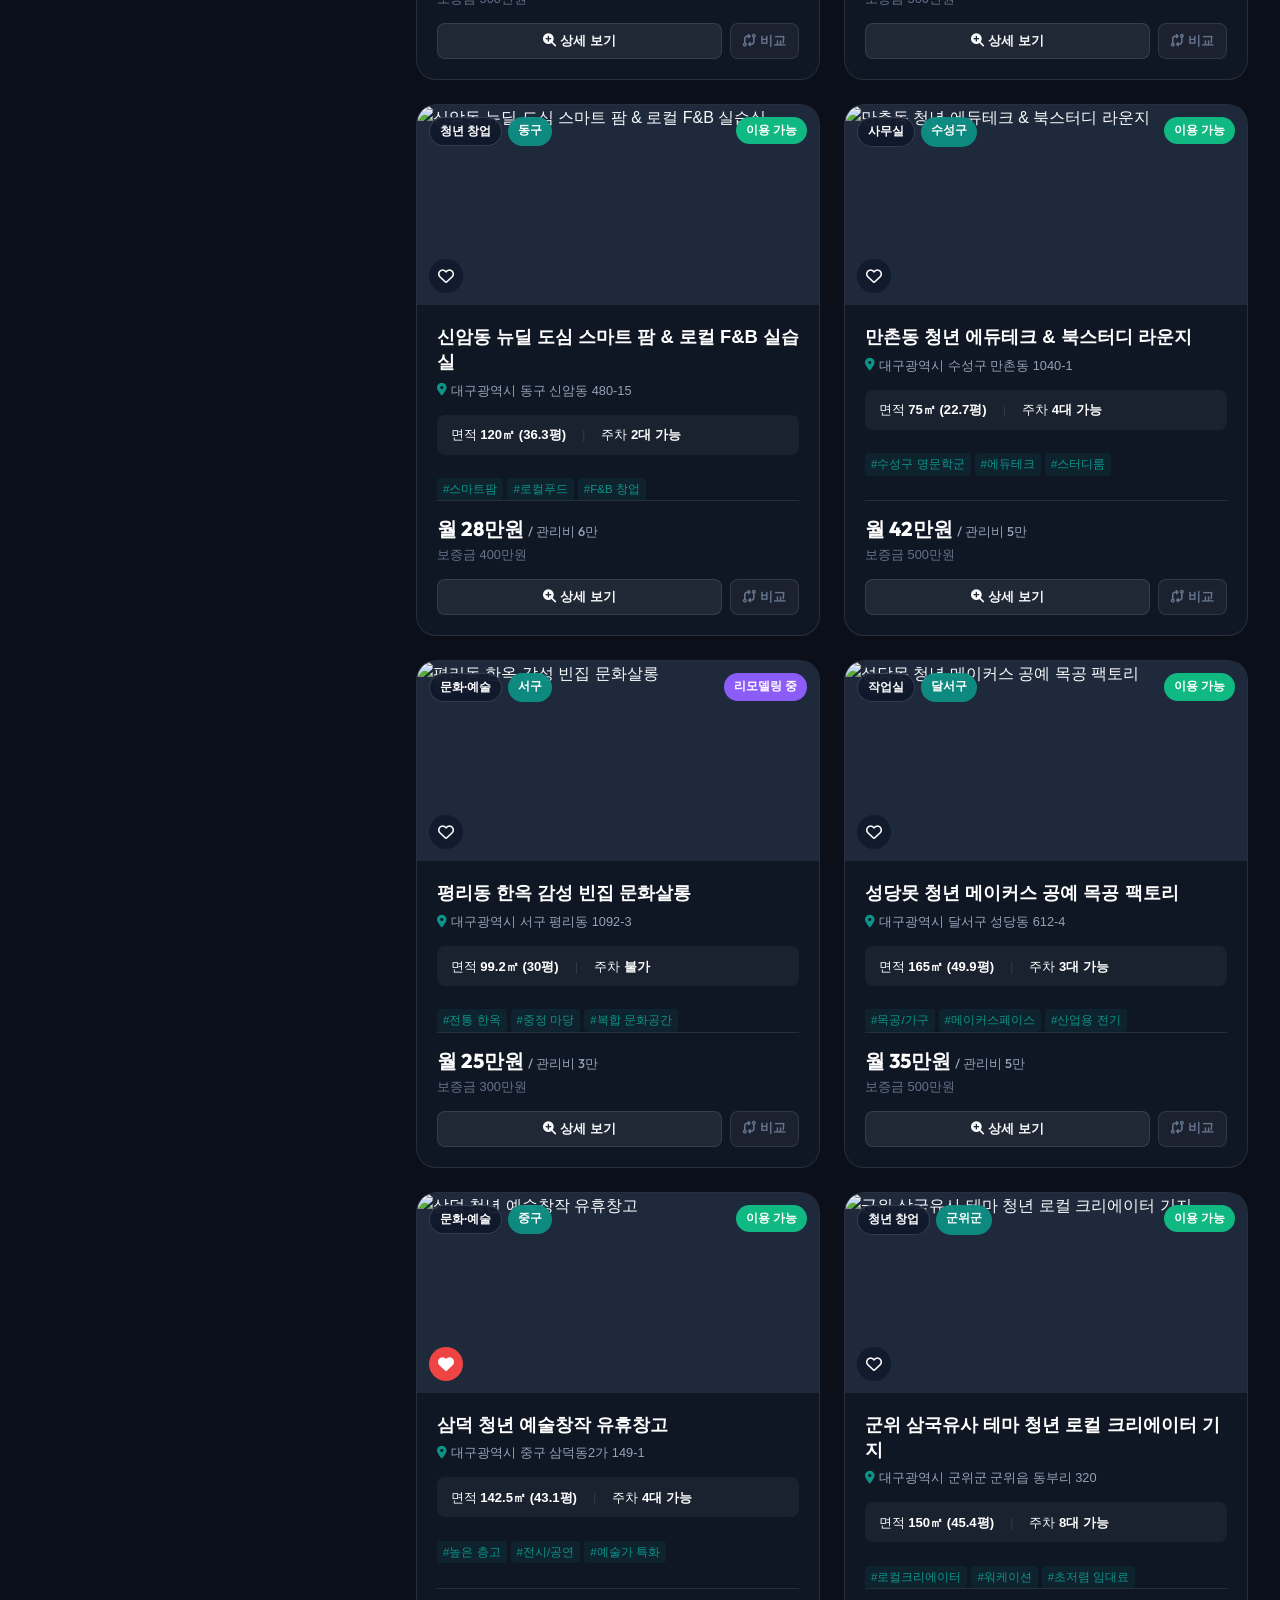
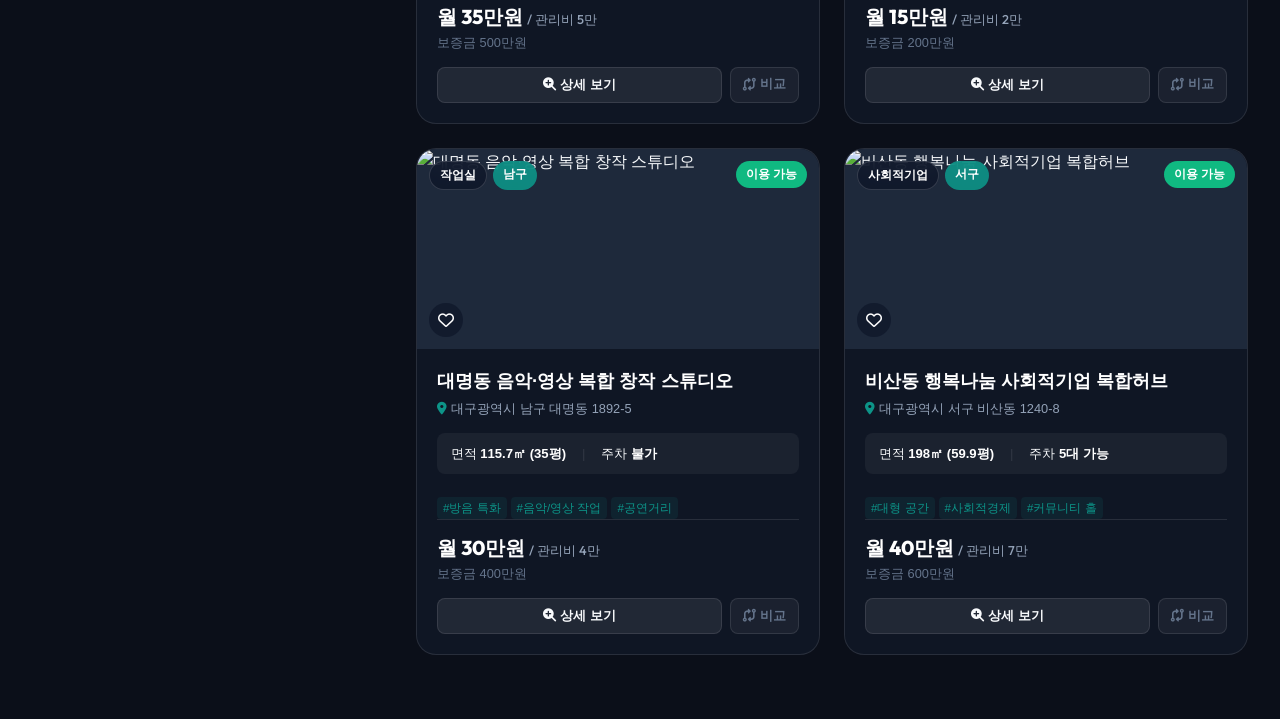
==== commit 4ce471d0: "update front" ====
--- a/index.html
+++ b/index.html
@@ -1,330 +1,840 @@
 <!DOCTYPE html>
-<html lang="ko">
+<html lang="ko" data-theme="dark">
 <head>
   <meta charset="UTF-8">
   <meta name="viewport" content="width=device-width, initial-scale=1.0">
-  <meta name="description" content="대구의 비어 있는 공간과 새로운 시작을 연결하는 유휴시설 추천·매칭 플랫폼">
-  <title>다시, 공간 — 비어 있던 곳에 다음 장면을</title>
-  <link rel="preconnect" href="https://cdn.jsdelivr.net">
-  <link rel="stylesheet" href="https://cdn.jsdelivr.net/gh/orioncactus/pretendard@v1.3.9/dist/web/static/pretendard.min.css">
-  <link rel="stylesheet" href="https://unpkg.com/leaflet@1.9.4/dist/leaflet.css">
+  <title>다시, 공간 | 대구광역시 유휴시설 추천 및 매칭 플랫폼</title>
+  <meta name="description" content="대구광역시의 방치된 유휴시설과 빈집을 발굴하여 청년 창업가, 예술인, 스타트업에 맞춤형으로 추천하고 매칭하는 스마트 도시재생 플랫폼입니다.">
+  
+  <!-- Favicon / Icons -->
+  <link rel="icon" href="data:image/svg+xml,<svg xmlns='http://www.w3.org/2000/svg' viewBox='0 0 24 24' fill='%230D9488'><path d='M12 2L2 12h3v8h6v-6h2v6h6v-8h3L12 2z'/></svg>">
+  
+  <!-- Web Fonts -->
+  <link rel="stylesheet" as="style" crossorigin href="https://cdn.jsdelivr.net/gh/orioncactus/pretendard@v1.3.9/dist/web/static/pretendard.min.css" />
+  <link rel="preconnect" href="https://fonts.googleapis.com">
+  <link rel="preconnect" href="https://fonts.gstatic.com" crossorigin>
+  <link href="https://fonts.googleapis.com/css2?family=Outfit:wght@400;600;700;800&family=Plus+Jakarta+Sans:wght@500;700;800&display=swap" rel="stylesheet">
+  
+  <!-- FontAwesome Icons -->
+  <link rel="stylesheet" href="https://cdnjs.cloudflare.com/ajax/libs/font-awesome/6.4.0/css/all.min.css">
+  
+  <!-- Leaflet Map CSS -->
+  <link rel="stylesheet" href="https://unpkg.com/leaflet@1.9.4/dist/leaflet.css" />
+  
+  <!-- Main Stylesheet -->
   <link rel="stylesheet" href="styles.css">
 </head>
 <body>
+
+  <!-- =========================================================================
+       Site Header
+       ========================================================================= -->
   <header class="site-header">
-    <a class="brand" href="#top" aria-label="다시 공간 홈">
-      <span class="brand-mark" aria-hidden="true">
-        <span></span><span></span><span></span>
-      </span>
-      <span class="brand-name">다시, 공간</span>
-    </a>
-
-    <nav class="desktop-nav" aria-label="주요 메뉴">
-      <a href="#discover">공간 찾기</a>
-      <button type="button" data-action="show-map">지도 보기</button>
-      <a href="#guide">이용 안내</a>
-      <button type="button" data-action="open-admin">운영센터</button>
-    </nav>
-
-    <div class="header-actions">
-      <button class="saved-button" type="button" data-action="open-favorites">
-        저장한 공간 <span id="favoriteCount">0</span>
+    <div class="nav-container">
+      <a href="#" class="brand-logo" onclick="switchNavTab('explore'); return false;">
+        <div class="logo-badge">
+          <i class="fa-solid fa-cube"></i>
+        </div>
+        <div>
+          <span>다시, 공간</span>
+          <span class="logo-sub">대구 유휴플랫폼</span>
+        </div>
+      </a>
+
+      <!-- Navigation Tabs -->
+      <nav class="nav-tabs">
+        <button class="nav-tab-btn active" id="tab-explore" onclick="switchNavTab('explore')">
+          <i class="fa-solid fa-compass"></i> 공간 탐색
+        </button>
+        <button class="nav-tab-btn" id="tab-map" onclick="switchNavTab('map')">
+          <i class="fa-solid fa-map-location-dot"></i> 대구 지도
+        </button>
+        <button class="nav-tab-btn" id="tab-recommend" onclick="openRecommendWizard()">
+          <i class="fa-solid fa-wand-magic-sparkles"></i> AI 맞춤 추천
+        </button>
+        <button class="nav-tab-btn" id="tab-favorites" onclick="switchNavTab('favorites')">
+          <i class="fa-solid fa-heart"></i> 관심 공간 <span class="badge" id="fav-count-badge">0</span>
+        </button>
+        <button class="nav-tab-btn" id="tab-admin" onclick="switchNavTab('admin')">
+          <i class="fa-solid fa-sliders"></i> 관리자 포털
+        </button>
+      </nav>
+
+      <!-- Role Switcher & Actions -->
+      <div class="nav-actions">
+        <div class="role-switcher" title="시뮬레이션 모드 전환">
+          <button class="role-pill active" id="role-general" onclick="setUserRole('GENERAL')">청년/일반</button>
+          <button class="role-pill" id="role-provider" onclick="setUserRole('PROVIDER')">제공자</button>
+          <button class="role-pill" id="role-admin" onclick="setUserRole('ADMIN')">대구시/관리자</button>
+        </div>
+        
+        <button class="btn-primary" onclick="openSpaceRegisterModal()" id="btn-quick-register" style="display:none;">
+          <i class="fa-solid fa-plus"></i> 유휴시설 등록
+        </button>
+
+        <button class="btn-outline" onclick="toggleTheme()" title="화면 테마 전환" id="theme-toggle-btn">
+          <i class="fa-solid fa-moon"></i>
+        </button>
+      </div>
+    </div>
+  </header>
+
+  <!-- =========================================================================
+       Hero & Key Metrics Section
+       ========================================================================= -->
+  <section class="hero-banner" id="hero-section">
+    <div class="hero-tag">
+      <i class="fa-solid fa-city"></i> Daegu Urban Regeneration & Matching
+    </div>
+    <h1 class="hero-title">
+      대구의 멈춰있던 유휴공간이<br>
+      <span class="gradient-text">청년의 새로운 가능성</span>으로 다시 태어납니다
+    </h1>
+    <p class="hero-subtitle">
+      대구광역시 전역의 방치된 빈집과 공공 유휴시설 정보를 실시간 통합·분석하여<br>
+      창업가, 예술가, 소상공인에게 가장 적합한 최적의 공간을 스마트하게 매칭합니다.
+    </p>
+
+    <!-- Key Metrics Cards -->
+    <div class="metrics-bar">
+      <div class="metric-card">
+        <div class="metric-val green" id="metric-total-spaces">12</div>
+        <div class="metric-label">대구 전역 발굴 공간</div>
+      </div>
+      <div class="metric-card">
+        <div class="metric-val blue" id="metric-avail-spaces">10</div>
+        <div class="metric-label">즉시 이용 가능 시설</div>
+      </div>
+      <div class="metric-card">
+        <div class="metric-val purple" id="metric-support-rate">68%</div>
+        <div class="metric-label">리모델링/임대료 지원율</div>
+      </div>
+      <div class="metric-card">
+        <div class="metric-val amber" id="metric-match-count">24</div>
+        <div class="metric-label">매칭 및 방문 신청 건</div>
+      </div>
+    </div>
+  </section>
+
+  <!-- =========================================================================
+       Main Application Container
+       ========================================================================= -->
+  <main class="app-container">
+
+    <!-- VIEW 1: Explorer & Grid View -->
+    <section id="view-explore" class="tab-view-section">
+      <div class="explorer-layout">
+        
+        <!-- Sidebar Filter Panel -->
+        <aside class="filter-sidebar">
+          <div class="filter-header">
+            <h3 class="filter-title">
+              <i class="fa-solid fa-filter"></i> 상세 필터
+            </h3>
+            <button class="btn-reset" onclick="resetFilters()">
+              <i class="fa-solid fa-rotate-left"></i> 초기화
+            </button>
+          </div>
+
+          <!-- Keyword Search -->
+          <div class="filter-group">
+            <div class="search-input-box">
+              <i class="fa-solid fa-magnifying-glass"></i>
+              <input type="text" id="filter-keyword" placeholder="공간명, 키워드, 시설 검색" oninput="applyFilters()">
+            </div>
+          </div>
+
+          <!-- District Selection Chips -->
+          <div class="filter-group">
+            <label class="filter-label">
+              <span>대구 구·군 선택</span>
+              <span id="selected-district-count" style="color:var(--primary);">전체</span>
+            </label>
+            <div class="chips-grid" id="district-chips">
+              <!-- Dynamically populated -->
+            </div>
+          </div>
+
+          <!-- Purpose Category -->
+          <div class="filter-group">
+            <label class="filter-label">활용 목적 / 용도</label>
+            <div class="category-grid" id="category-selector">
+              <!-- Dynamically populated -->
+            </div>
+          </div>
+
+          <!-- Monthly Rent Range Slider -->
+          <div class="filter-group">
+            <label class="filter-label">
+              <span>최대 월 임대료</span>
+              <strong id="display-max-rent" style="color:var(--primary);">전체 (제한없음)</strong>
+            </label>
+            <div class="range-slider-wrapper">
+              <input type="range" id="filter-max-rent" min="10" max="100" step="5" value="100" oninput="updateRentDisplay(this.value)">
+              <div class="range-value-display">
+                <span>10만원</span>
+                <span>50만원</span>
+                <span>100만원+</span>
+              </div>
+            </div>
+          </div>
+
+          <!-- Area Range Slider -->
+          <div class="filter-group">
+            <label class="filter-label">
+              <span>최소 희망 면적</span>
+              <strong id="display-min-area" style="color:var(--primary);">전체 (0㎡ 이상)</strong>
+            </label>
+            <div class="range-slider-wrapper">
+              <input type="range" id="filter-min-area" min="0" max="200" step="10" value="0" oninput="updateAreaDisplay(this.value)">
+              <div class="range-value-display">
+                <span>0㎡</span>
+                <span>100㎡ (약30평)</span>
+                <span>200㎡+</span>
+              </div>
+            </div>
+          </div>
+
+          <!-- Special Toggles -->
+          <div class="filter-group">
+            <label class="filter-label">특별 조건</label>
+            <div class="toggle-option">
+              <span><i class="fa-solid fa-square-parking" style="margin-right:6px;"></i> 전용 주차 가능</span>
+              <label class="switch">
+                <input type="checkbox" id="filter-parking" onchange="applyFilters()">
+                <span class="slider-round"></span>
+              </label>
+            </div>
+            <div class="toggle-option">
+              <span><i class="fa-solid fa-hand-holding-dollar" style="margin-right:6px;"></i> 리모델링 지원 대상</span>
+              <label class="switch">
+                <input type="checkbox" id="filter-remodeling" onchange="applyFilters()">
+                <span class="slider-round"></span>
+              </label>
+            </div>
+          </div>
+
+          <!-- AI Recommend Callout -->
+          <div class="sidebar-ai-box">
+            <h4><i class="fa-solid fa-wand-magic-sparkles"></i> AI 맞춤 추천 마법사</h4>
+            <p>목적, 예산, 팀 규모를 입력하시면 최적 적합도 점수(Match Score)로 추천해 드립니다.</p>
+            <button onclick="openRecommendWizard()">
+              <i class="fa-solid fa-bolt"></i> 1분 맞춤 진단 시작
+            </button>
+          </div>
+        </aside>
+
+        <!-- Main Cards List -->
+        <div class="explorer-main">
+          <div class="explorer-toolbar">
+            <div class="result-count-wrap">
+              검색된 유휴공간 <strong id="search-count">0</strong>개
+            </div>
+            <div class="toolbar-actions">
+              <select class="sort-select" id="sort-order" onchange="applyFilters()">
+                <option value="recommended">추천순</option>
+                <option value="views">인기 조회순</option>
+                <option value="price-asc">낮은 임대료순</option>
+                <option value="price-desc">높은 임대료순</option>
+                <option value="area-desc">넓은 면적순</option>
+                <option value="latest">최신 등록순</option>
+              </select>
+            </div>
+          </div>
+
+          <!-- Spaces Card Grid -->
+          <div class="spaces-grid" id="spaces-grid">
+            <!-- Rendered by JS -->
+          </div>
+        </div>
+
+      </div>
+    </section>
+
+    <!-- VIEW 2: Interactive Daegu Map View -->
+    <section id="view-map" class="tab-view-section" style="display:none;">
+      <div class="map-view-container">
+        <div class="map-embed-wrapper">
+          <div id="daegu-map"></div>
+        </div>
+        <div class="map-side-list" id="map-side-list">
+          <h3 style="font-size:1.1rem; font-weight:700; margin-bottom:0.5rem;">
+            <i class="fa-solid fa-location-dot" style="color:var(--primary); margin-right:6px;"></i>
+            대구 지도 유휴공간 목록
+          </h3>
+          <div id="map-side-items">
+            <!-- Rendered by JS -->
+          </div>
+        </div>
+      </div>
+    </section>
+
+    <!-- VIEW 3: Favorites (관심 공간) View -->
+    <section id="view-favorites" class="tab-view-section" style="display:none;">
+      <div style="margin-bottom:1.5rem; display:flex; justify-content:space-between; align-items:center;">
+        <div>
+          <h2 style="font-size:1.6rem; font-weight:800;">
+            <i class="fa-solid fa-heart" style="color:#EF4444; margin-right:8px;"></i>
+            내가 찜한 관심 공간
+          </h2>
+          <p style="color:var(--text-muted); font-size:0.9rem;">
+            마음에 드는 공간을 비교하고 한 번에 문의 및 현장 투어를 신청하세요.
+          </p>
+        </div>
+        <button class="btn-primary" onclick="openCompareModal()" id="btn-compare-all">
+          <i class="fa-solid fa-code-compare"></i> 선택 공간 다중 비교하기
+        </button>
+      </div>
+
+      <div class="spaces-grid" id="favorites-grid">
+        <!-- Rendered by JS -->
+      </div>
+    </section>
+
+    <!-- VIEW 4: Admin & Provider Portal View -->
+    <section id="view-admin" class="tab-view-section" style="display:none;">
+      <div class="admin-portal-wrap">
+        <div style="display:flex; justify-content:space-between; align-items:center;">
+          <div>
+            <h2 style="font-size:1.65rem; font-weight:800;">
+              <i class="fa-solid fa-shield-halved" style="color:var(--primary); margin-right:8px;"></i>
+              대구광역시 유휴시설 통합 관리자 포털
+            </h2>
+            <p style="color:var(--text-muted); font-size:0.9rem;">
+              유휴시설 등록/상태 변경, 시민 이용 신청 및 현장 방문 심사, 공공데이터 동기화 파이프라인을 운영합니다.
+            </p>
+          </div>
+          <button class="btn-primary" onclick="openSpaceRegisterModal()">
+            <i class="fa-solid fa-plus"></i> 신규 유휴공간 등록
+          </button>
+        </div>
+
+        <!-- Admin Sub Tabs -->
+        <div class="admin-header-tabs">
+          <button class="admin-tab-btn active" onclick="switchAdminTab('spaces')">
+            <i class="fa-solid fa-building"></i> 등록 공간 관리 (<span id="admin-space-count">0</span>)
+          </button>
+          <button class="admin-tab-btn" onclick="switchAdminTab('applications')">
+            <i class="fa-solid fa-file-signature"></i> 이용 신청 심사 (<span id="admin-app-count">0</span>)
+          </button>
+          <button class="admin-tab-btn" onclick="switchAdminTab('visits')">
+            <i class="fa-solid fa-calendar-check"></i> 현장 방문 관리 (<span id="admin-visit-count">0</span>)
+          </button>
+          <button class="admin-tab-btn" onclick="switchAdminTab('data')">
+            <i class="fa-solid fa-database"></i> 공공데이터 ETL 파이프라인
+          </button>
+        </div>
+
+        <!-- Admin Content 1: Space Management -->
+        <div id="admin-tab-spaces" class="admin-tab-content active">
+          <div class="admin-table-card">
+            <table class="admin-table">
+              <thead>
+                <tr>
+                  <th>공간 ID</th>
+                  <th>공간명 / 주소</th>
+                  <th>용도 구분</th>
+                  <th>면적 / 임대료</th>
+                  <th>상태</th>
+                  <th>리모델링 지원</th>
+                  <th>관리 액션</th>
+                </tr>
+              </thead>
+              <tbody id="admin-spaces-tbody">
+                <!-- Populated by JS -->
+              </tbody>
+            </table>
+          </div>
+        </div>
+
+        <!-- Admin Content 2: Applications Review -->
+        <div id="admin-tab-applications" class="admin-tab-content">
+          <div class="admin-table-card">
+            <table class="admin-table">
+              <thead>
+                <tr>
+                  <th>신청번호</th>
+                  <th>신청자 / 연락처</th>
+                  <th>대상 공간</th>
+                  <th>이용 목적 및 사업 계획</th>
+                  <th>신청일</th>
+                  <th>진행 상태</th>
+                  <th>심사 처리</th>
+                </tr>
+              </thead>
+              <tbody id="admin-apps-tbody">
+                <!-- Populated by JS -->
+              </tbody>
+            </table>
+          </div>
+        </div>
+
+        <!-- Admin Content 3: Visits Management -->
+        <div id="admin-tab-visits" class="admin-tab-content">
+          <div class="admin-table-card">
+            <table class="admin-table">
+              <thead>
+                <tr>
+                  <th>예약번호</th>
+                  <th>신청자</th>
+                  <th>방문 희망 공간</th>
+                  <th>희망 일시</th>
+                  <th>문의 메시지</th>
+                  <th>상태</th>
+                  <th>일정 승인</th>
+                </tr>
+              </thead>
+              <tbody id="admin-visits-tbody">
+                <!-- Populated by JS -->
+              </tbody>
+            </table>
+          </div>
+        </div>
+
+        <!-- Admin Content 4: Public Data ETL Pipeline -->
+        <div id="admin-tab-data" class="admin-tab-content">
+          <div class="etl-pipeline-box">
+            <div class="etl-status-bar">
+              <div>
+                <h4 style="font-size:1.15rem; font-weight:700;">대구광역시 공공데이터 & 웹 크롤링 수집 엔진</h4>
+                <p style="font-size:0.85rem; color:var(--text-muted); margin-top:2px;">
+                  대구시 공공데이터 포털 API 및 구·군청 빈집 공시 정보를 주기적으로 수집·정제·적재합니다.
+                </p>
+              </div>
+              <button class="btn-primary" onclick="runDataSyncPipeline()" id="btn-run-etl">
+                <i class="fa-solid fa-arrows-rotate"></i> 지금 데이터 수집 & 정제 실행
+              </button>
+            </div>
+
+            <div style="display:grid; grid-template-columns: repeat(3, 1fr); gap:1rem; margin-bottom:1.5rem;">
+              <div style="background:var(--bg-glass); padding:1rem; border-radius:var(--radius-sm); border:1px solid var(--border-glass);">
+                <div style="font-size:0.8rem; color:var(--text-dim);">대구 공공 API 연결 상태</div>
+                <div style="font-size:1.2rem; font-weight:800; color:#10B981; margin-top:4px;">정상 (ONLINE)</div>
+              </div>
+              <div style="background:var(--bg-glass); padding:1rem; border-radius:var(--radius-sm); border:1px solid var(--border-glass);">
+                <div style="font-size:0.8rem; color:var(--text-dim);">마지막 동기화 일시</div>
+                <div style="font-size:1.1rem; font-weight:700; color:var(--text-main); margin-top:4px;" id="last-sync-time">2026-08-14 14:00</div>
+              </div>
+              <div style="background:var(--bg-glass); padding:1rem; border-radius:var(--radius-sm); border:1px solid var(--border-glass);">
+                <div style="font-size:0.8rem; color:var(--text-dim);">누적 수집 및 정제 건수</div>
+                <div style="font-size:1.2rem; font-weight:800; color:#818CF8; margin-top:4px;" id="total-synced-count">120 건</div>
+              </div>
+            </div>
+
+            <h5 style="font-size:0.9rem; font-weight:700; margin-bottom:0.5rem; color:var(--text-muted);">
+              <i class="fa-solid fa-terminal"></i> 실시간 수집 파이프라인 실행 로그
+            </h5>
+            <div class="etl-logs-terminal" id="etl-terminal-log">
+              [SYSTEM] 대구광역시 공공데이터 API 클라이언트 대기 중...<br>
+              [DATA-01] 대구 공유재산 유휴시설 DB 엔드포인트 응답 200 OK<br>
+              [DATA-03] 데이터 중복 제거 및 결측치 보정 완료 (유효 데이터 12건 정상 적재)
+            </div>
+          </div>
+        </div>
+
+      </div>
+    </section>
+
+  </main>
+
+  <!-- =========================================================================
+       Floating Multi-Space Compare Drawer
+       ========================================================================= -->
+  <div class="floating-compare-bar" id="floating-compare-bar">
+    <div style="display:flex; align-items:center; gap:8px;">
+      <i class="fa-solid fa-scale-balanced" style="color:#818CF8; font-size:1.2rem;"></i>
+      <span>비교함에 담긴 공간 <strong id="compare-count" style="color:#818CF8;">0</strong>개 (최대 4개)</span>
+    </div>
+    <div style="display:flex; gap:8px;">
+      <button class="btn-primary" style="padding:0.45rem 1rem; font-size:0.85rem;" onclick="openCompareModal()">
+        스펙 비교하기
       </button>
-      <button class="header-cta" type="button" data-action="open-recommend">내 공간 추천받기</button>
-    </div>
-  </header>
-
-  <main id="top">
-    <section class="hero">
-      <div class="hero-copy">
-        <div class="eyebrow">
-          <span class="eyebrow-dot"></span>
-          대구 유휴공간 큐레이션
-        </div>
-        <h1>
-          비어 있던 곳에<br>
-          <span>다음 장면</span>을.
-        </h1>
-        <p class="hero-description">
-          방치된 공간은 누군가에게 시작점이 됩니다.<br>
-          예산과 목적을 알려주면 대구 곳곳의 가능성을 찾아드려요.
+      <button class="btn-outline" style="padding:0.45rem 0.75rem; font-size:0.85rem;" onclick="clearCompareList()">
+        비우기
+      </button>
+    </div>
+  </div>
+
+  <!-- =========================================================================
+       MODAL 1: Space Detail Modal (SPACE-02, FR-040~045)
+       ========================================================================= -->
+  <div class="modal-overlay" id="modal-space-detail">
+    <div class="modal-window">
+      <button class="modal-close-btn" onclick="closeModal('modal-space-detail')">
+        <i class="fa-solid fa-xmark"></i>
+      </button>
+      <div class="detail-modal-body" id="detail-modal-content">
+        <!-- Rendered by JS -->
+      </div>
+    </div>
+  </div>
+
+  <!-- =========================================================================
+       MODAL 2: AI Recommend Wizard Modal (REC-01, FR-030~034)
+       ========================================================================= -->
+  <div class="modal-overlay" id="modal-recommend-wizard">
+    <div class="modal-window wizard-modal">
+      <button class="modal-close-btn" onclick="closeModal('modal-recommend-wizard')">
+        <i class="fa-solid fa-xmark"></i>
+      </button>
+
+      <div class="wizard-step-header">
+        <div class="wizard-progress">
+          <div class="progress-bar-seg active" id="wz-prog-1"></div>
+          <div class="progress-bar-seg" id="wz-prog-2"></div>
+          <div class="progress-bar-seg" id="wz-prog-3"></div>
+          <div class="progress-bar-seg" id="wz-prog-4"></div>
+        </div>
+        <div style="display:flex; justify-content:space-between; font-size:0.8rem; color:var(--text-muted);">
+          <span>AI 맞춤 공간 추천 마법사</span>
+          <span id="wz-step-indicator">Step 1 / 4</span>
+        </div>
+      </div>
+
+      <div class="wizard-body">
+        <!-- Step 1: Purpose -->
+        <div class="wizard-step active" id="wz-step-1">
+          <h3>어떤 목적으로 공간이 필요하신가요?</h3>
+          <p>이용 목적에 맞춰 설비와 인프라가 최적화된 유휴공간을 매칭합니다.</p>
+          <div class="wizard-options-grid">
+            <div class="wizard-opt-card" onclick="selectWizardOpt('purpose', 'STARTUP', this)">
+              <i class="fa-solid fa-rocket"></i>
+              <h4>청년 창업 & IT 스타트업</h4>
+              <p>회의실, 고속 인터넷, 업무 시설 구비</p>
+            </div>
+            <div class="wizard-opt-card" onclick="selectWizardOpt('purpose', 'ART', this)">
+              <i class="fa-solid fa-palette"></i>
+              <h4>문화·예술 전시 & 공연</h4>
+              <p>높은 층고, 조명, 창작 스튜디오</p>
+            </div>
+            <div class="wizard-opt-card" onclick="selectWizardOpt('purpose', 'SHOP', this)">
+              <i class="fa-solid fa-store"></i>
+              <h4>소상공인 & 팝업 스토어</h4>
+              <p>유동인구 풍부, 통유리 쇼룸</p>
+            </div>
+            <div class="wizard-opt-card" onclick="selectWizardOpt('purpose', 'WORKSHOP', this)">
+              <i class="fa-solid fa-hammer"></i>
+              <h4>공예·목공·영상 작업실</h4>
+              <p>방음 설비, 3상 고전력, 소음 자유</p>
+            </div>
+          </div>
+        </div>
+
+        <!-- Step 2: District -->
+        <div class="wizard-step" id="wz-step-2">
+          <h3>선호하시는 대구 지역을 선택해주세요</h3>
+          <p>원하시는 구·군을 1개 이상 선택하실 수 있습니다.</p>
+          <div class="chips-grid" style="grid-template-columns: repeat(3, 1fr); gap:10px;" id="wz-district-chips">
+            <!-- Injected by JS -->
+          </div>
+        </div>
+
+        <!-- Step 3: Budget & Area -->
+        <div class="wizard-step" id="wz-step-3">
+          <h3>희망하시는 예산과 면적 범위를 알려주세요</h3>
+          <p>지원금 및 보조금을 고려한 가성비 최적 공간을 산출합니다.</p>
+          
+          <div style="margin-bottom:1.5rem;">
+            <label class="filter-label">
+              <span>월 최대 부담 가능 임대료</span>
+              <strong id="wz-rent-val" style="color:#818CF8;">40 만원</strong>
+            </label>
+            <input type="range" min="10" max="80" step="5" value="40" style="width:100%; accent-color:#6366F1;" oninput="document.getElementById('wz-rent-val').textContent = this.value + ' 만원'; wzCriteria.maxRent = parseInt(this.value);">
+          </div>
+
+          <div>
+            <label class="filter-label">
+              <span>필요 최소 면적</span>
+              <strong id="wz-area-val" style="color:#818CF8;">60 ㎡ (약 18평)</strong>
+            </label>
+            <input type="range" min="20" max="180" step="10" value="60" style="width:100%; accent-color:#6366F1;" oninput="document.getElementById('wz-area-val').textContent = this.value + ' ㎡ (약 ' + Math.round(this.value/3.3) + '평)'; wzCriteria.minArea = parseInt(this.value);">
+          </div>
+        </div>
+
+        <!-- Step 4: Facility & Support -->
+        <div class="wizard-step" id="wz-step-4">
+          <h3>꼭 필요한 필수 요건을 선택해주세요</h3>
+          <p>정밀 매칭 점수(Match Score) 계산에 최종 반영됩니다.</p>
+          <div class="wizard-options-grid">
+            <div class="wizard-opt-card" onclick="toggleWizardTag('parking', this)">
+              <i class="fa-solid fa-square-parking"></i>
+              <h4>전용 주차 공간 필요</h4>
+              <p>차량 방문객 및 화물 하역 필수</p>
+            </div>
+            <div class="wizard-opt-card" onclick="toggleWizardTag('remodeling', this)">
+              <i class="fa-solid fa-hand-holding-dollar"></i>
+              <h4>리모델링 지원금 우선</h4>
+              <p>대구시 개보수 보조금 대상 공간</p>
+            </div>
+            <div class="wizard-opt-card" onclick="toggleWizardTag('subway', this)">
+              <i class="fa-solid fa-train-subway"></i>
+              <h4>지하철역 도보 역세권</h4>
+              <p>대중교통 접근성 최우선</p>
+            </div>
+            <div class="wizard-opt-card" onclick="toggleWizardTag('ready', this)">
+              <i class="fa-solid fa-bolt"></i>
+              <h4>즉시 입주 가능</h4>
+              <p>리모델링 완료된 완비형 공간</p>
+            </div>
+          </div>
+        </div>
+      </div>
+
+      <div class="wizard-footer">
+        <button class="btn-outline" id="wz-btn-prev" onclick="prevWizardStep()" style="display:none;">
+          <i class="fa-solid fa-chevron-left"></i> 이전 단계
+        </button>
+        <div style="margin-left:auto; display:flex; gap:8px;">
+          <button class="btn-primary" id="wz-btn-next" onclick="nextWizardStep()">
+            다음 단계 <i class="fa-solid fa-chevron-right"></i>
+          </button>
+        </div>
+      </div>
+    </div>
+  </div>
+
+  <!-- =========================================================================
+       MODAL 3: Space Compare Matrix Modal (FR-053)
+       ========================================================================= -->
+  <div class="modal-overlay" id="modal-compare-matrix">
+    <div class="modal-window compare-modal">
+      <button class="modal-close-btn" onclick="closeModal('modal-compare-matrix')">
+        <i class="fa-solid fa-xmark"></i>
+      </button>
+      <div style="padding:1.5rem 2rem 0;">
+        <h2 style="font-size:1.4rem; font-weight:800;">
+          <i class="fa-solid fa-scale-balanced" style="color:var(--primary); margin-right:8px;"></i>
+          관심 유휴공간 조건별 다중 비교 매트릭스
+        </h2>
+      </div>
+      <div class="compare-table-wrap" id="compare-table-container">
+        <!-- Rendered by JS -->
+      </div>
+    </div>
+  </div>
+
+  <!-- =========================================================================
+       MODAL 4: Visit Reservation Modal (VISIT-01, FR-062)
+       ========================================================================= -->
+  <div class="modal-overlay" id="modal-visit-booking">
+    <div class="modal-window" style="max-width:550px;">
+      <button class="modal-close-btn" onclick="closeModal('modal-visit-booking')">
+        <i class="fa-solid fa-xmark"></i>
+      </button>
+      <div style="padding:2rem;">
+        <h3 style="font-size:1.35rem; font-weight:800; margin-bottom:0.35rem;">
+          <i class="fa-solid fa-calendar-days" style="color:var(--primary); margin-right:6px;"></i>
+          현장 투어 및 실사 방문 신청
+        </h3>
+        <p style="font-size:0.85rem; color:var(--text-muted); margin-bottom:1.5rem;" id="visit-space-name-label">
+          대상 공간: 삼덕 청년 예술창작 유휴창고
         </p>
-        <div class="hero-actions">
-          <a class="button button-dark" href="#discover">공간 둘러보기 <span>↗</span></a>
-          <button class="text-button" type="button" data-action="open-recommend">
-            1분 맞춤 추천 <span>→</span>
+
+        <form id="form-visit-booking" onsubmit="submitVisitBooking(event)">
+          <input type="hidden" id="visit-space-id">
+          
+          <div style="margin-bottom:1rem;">
+            <label class="filter-label">신청자 성함 / 기업·팀명</label>
+            <input type="text" id="visit-user-name" required placeholder="홍길동 / 스튜디오 다시" style="width:100%; background:var(--bg-glass); border:1px solid var(--border-glass); padding:0.65rem; border-radius:var(--radius-sm);">
+          </div>
+
+          <div style="margin-bottom:1rem;">
+            <label class="filter-label">연락처</label>
+            <input type="tel" id="visit-user-phone" required placeholder="010-1234-5678" style="width:100%; background:var(--bg-glass); border:1px solid var(--border-glass); padding:0.65rem; border-radius:var(--radius-sm);">
+          </div>
+
+          <div style="display:grid; grid-template-columns:1fr 1fr; gap:10px; margin-bottom:1rem;">
+            <div>
+              <label class="filter-label">방문 희망 일자</label>
+              <input type="date" id="visit-date" required style="width:100%; background:var(--bg-glass); border:1px solid var(--border-glass); padding:0.65rem; border-radius:var(--radius-sm); color-scheme: dark;">
+            </div>
+            <div>
+              <label class="filter-label">방문 희망 시간</label>
+              <select id="visit-time" required style="width:100%; background:var(--bg-glass); border:1px solid var(--border-glass); padding:0.65rem; border-radius:var(--radius-sm);">
+                <option value="10:00">오전 10:00</option>
+                <option value="11:30">오전 11:30</option>
+                <option value="14:00" selected>오후 02:00</option>
+                <option value="15:30">오후 03:30</option>
+                <option value="17:00">오후 05:00</option>
+              </select>
+            </div>
+          </div>
+
+          <div style="margin-bottom:1.5rem;">
+            <label class="filter-label">방문 목적 및 사전 문의사항</label>
+            <textarea id="visit-message" rows="3" placeholder="시설 실측 및 전력 용량 확인을 희망합니다." style="width:100%; background:var(--bg-glass); border:1px solid var(--border-glass); padding:0.65rem; border-radius:var(--radius-sm);"></textarea>
+          </div>
+
+          <button type="submit" class="btn-primary" style="width:100%; justify-content:center;">
+            <i class="fa-solid fa-paper-plane"></i> 현장 투어 예약 제출
           </button>
-        </div>
-        <dl class="hero-numbers">
-          <div><dt id="heroSpaceCount">12</dt><dd>발굴 공간</dd></div>
-          <div><dt>9</dt><dd>대구 구·군</dd></div>
-          <div><dt>68%</dt><dd>지원 가능 공간</dd></div>
-        </dl>
-      </div>
-
-      <div class="hero-visual" aria-label="오늘 주목할 공간">
-        <span class="shape shape-blue"></span>
-        <span class="shape shape-orange"></span>
-        <article class="featured-card">
-          <div class="featured-image-wrap">
-            <img id="featuredImage" alt="추천 유휴공간">
-            <span class="featured-index">이번 주<br>공간 01</span>
-            <button class="round-favorite" type="button" data-featured-favorite aria-label="관심 공간 저장">♡</button>
-          </div>
-          <div class="featured-body">
-            <div>
-              <span class="tiny-label">EDITOR'S PICK</span>
-              <h2 id="featuredName">공간을 불러오는 중입니다</h2>
-            </div>
-            <div class="featured-meta">
-              <span id="featuredDistrict">대구</span>
-              <span id="featuredArea">0㎡</span>
-              <span id="featuredRent">월 0만원</span>
-            </div>
-          </div>
-        </article>
-        <div class="hero-note">
-          <span>공간의 가능성</span>
-          <strong>비어 있음이<br>끝은 아니니까.</strong>
-        </div>
-      </div>
-    </section>
-
-    <section class="discovery" id="discover">
-      <div class="section-kicker"><span>01</span> FIND YOUR SPACE</div>
-      <div class="section-heading">
-        <div>
-          <h2>어떤 공간을 찾고 있나요?</h2>
-          <p>지역부터 쓰임까지, 필요한 조건만 골라보세요.</p>
-        </div>
-        <button class="recommend-banner-button" type="button" data-action="open-recommend">
-          <span class="spark">✦</span>
-          조건 고르기 어렵다면
-          <strong>맞춤 추천 시작</strong>
-          <span>→</span>
-        </button>
-      </div>
-
-      <div class="search-console">
-        <label class="main-search">
-          <span aria-hidden="true">⌕</span>
-          <input id="searchInput" type="search" placeholder="공간명, 동네, 키워드로 검색" autocomplete="off">
-        </label>
-        <button class="filter-toggle" id="filterToggle" type="button" aria-expanded="false">
-          세부 조건 <span>＋</span>
-        </button>
-        <button class="search-submit" id="searchSubmit" type="button">검색</button>
-      </div>
-
-      <div class="district-row" id="districtChips" aria-label="지역 선택"></div>
-
-      <div class="filter-panel" id="filterPanel" aria-hidden="true">
-        <label>
-          <span>활용 목적</span>
-          <select id="categoryFilter">
-            <option value="ALL">전체 목적</option>
-          </select>
-        </label>
-        <label>
-          <span>월 최대 예산</span>
-          <select id="rentFilter">
-            <option value="999">제한 없음</option>
-            <option value="20">20만원 이하</option>
-            <option value="40">40만원 이하</option>
-            <option value="60">60만원 이하</option>
-            <option value="100">100만원 이하</option>
-          </select>
-        </label>
-        <label>
-          <span>최소 면적</span>
-          <select id="areaFilter">
-            <option value="0">제한 없음</option>
-            <option value="50">50㎡ 이상</option>
-            <option value="100">100㎡ 이상</option>
-            <option value="150">150㎡ 이상</option>
-          </select>
-        </label>
-        <label class="check-label">
-          <input id="parkingFilter" type="checkbox">
-          <span class="custom-check"></span>
-          주차 가능한 곳만
-        </label>
-        <button type="button" id="resetFilters">조건 초기화</button>
-      </div>
-
-      <div class="catalog-toolbar">
-        <p><strong id="resultCount">0</strong>개의 가능성을 찾았어요</p>
-        <label class="sort-control">
-          <span>정렬</span>
-          <select id="sortSelect">
-            <option value="recommended">추천순</option>
-            <option value="rent-low">낮은 임대료순</option>
-            <option value="area-large">넓은 면적순</option>
-            <option value="popular">인기순</option>
-          </select>
-        </label>
-      </div>
-
-      <div class="catalog-layout">
-        <div class="space-grid" id="spaceGrid"></div>
-        <aside class="curation-aside">
-          <div class="aside-number">DAEGU<br>09</div>
-          <p class="aside-caption">구·군마다 다른<br>공간의 표정을 만나보세요.</p>
-          <div class="district-list" id="districtStats"></div>
-          <button type="button" data-action="show-map">지도에서 한눈에 보기 <span>↗</span></button>
-        </aside>
-      </div>
-    </section>
-
-    <section class="map-section" id="mapSection">
-      <div class="map-copy">
-        <div class="section-kicker light"><span>02</span> EXPLORE DAEGU</div>
-        <h2>동네를 먼저<br>살펴볼까요?</h2>
-        <p>지도 위 점 하나하나가<br>새로운 일을 기다리는 공간입니다.</p>
-        <div class="map-legend">
-          <span><i class="legend-dot available"></i> 이용 가능</span>
-          <span><i class="legend-dot waiting"></i> 준비 중</span>
-        </div>
-      </div>
-      <div class="map-stage">
-        <div id="map" aria-label="대구 유휴공간 지도"></div>
-        <div class="map-result-card" id="mapResultCard">
-          <span>지도 속 공간</span>
-          <strong id="mapSpaceCount">12곳</strong>
-          <button type="button" data-action="scroll-discover">목록으로 보기 →</button>
-        </div>
-      </div>
-    </section>
-
-    <section class="guide-section" id="guide">
-      <div class="section-kicker"><span>03</span> HOW IT WORKS</div>
-      <div class="guide-heading">
-        <h2>마음에 드는 공간을<br>만나는 세 단계</h2>
-        <p>복잡한 공공시설 이용 과정을<br>찾기 쉽고, 이해하기 쉽게 바꿨습니다.</p>
-      </div>
-      <ol class="guide-steps">
-        <li>
-          <span class="step-number">01</span>
-          <div class="step-symbol symbol-search">⌕</div>
-          <h3>조건으로 발견하기</h3>
-          <p>지역, 예산, 면적과 목적을 고르면 맞는 공간만 보여드려요.</p>
-        </li>
-        <li>
-          <span class="step-number">02</span>
-          <div class="step-symbol symbol-visit">⌂</div>
-          <h3>직접 확인하기</h3>
-          <p>사진과 시설 정보를 비교하고 원하는 날짜에 방문을 신청하세요.</p>
-        </li>
-        <li>
-          <span class="step-number">03</span>
-          <div class="step-symbol symbol-start">↗</div>
-          <h3>새로운 일 시작하기</h3>
-          <p>관리기관 검토와 승인 후 공간에서 다음 가능성을 펼쳐보세요.</p>
-        </li>
-      </ol>
-    </section>
-
-    <section class="closing-cta">
-      <div>
-        <span>아직 어떤 공간이 맞을지 모르겠다면</span>
-        <h2>당신의 계획부터<br>들려주세요.</h2>
-      </div>
-      <button type="button" data-action="open-recommend">
-        <span>✦</span>
-        맞춤 공간 추천받기
-        <i>→</i>
+        </form>
+      </div>
+    </div>
+  </div>
+
+  <!-- =========================================================================
+       MODAL 5: Space Match Application Modal (MATCH-01, FR-070)
+       ========================================================================= -->
+  <div class="modal-overlay" id="modal-space-application">
+    <div class="modal-window" style="max-width:600px;">
+      <button class="modal-close-btn" onclick="closeModal('modal-space-application')">
+        <i class="fa-solid fa-xmark"></i>
       </button>
-    </section>
-  </main>
-
-  <footer>
-    <div class="footer-brand">
-      <span class="brand-mark small" aria-hidden="true"><span></span><span></span><span></span></span>
-      <strong>다시, 공간</strong>
-      <p>대구광역시 유휴시설 추천 및 매칭 플랫폼</p>
-    </div>
-    <div class="footer-links">
-      <a href="#discover">공간 찾기</a>
-      <button type="button" data-action="open-recommend">맞춤 추천</button>
-      <button type="button" data-action="open-admin">운영센터</button>
-    </div>
-    <p class="copyright">© 2026 다시, 공간 · Python Team 1</p>
-  </footer>
-
-  <div class="drawer-backdrop" id="drawerBackdrop"></div>
-  <aside class="favorites-drawer" id="favoritesDrawer" aria-hidden="true">
-    <div class="drawer-header">
-      <div><span>MY PICKS</span><h2>저장한 공간</h2></div>
-      <button type="button" data-action="close-favorites" aria-label="닫기">×</button>
-    </div>
-    <div class="drawer-content" id="favoritesList"></div>
-  </aside>
-
-  <div class="modal" id="detailModal" aria-hidden="true" role="dialog" aria-modal="true" aria-label="공간 상세정보">
-    <div class="modal-shell detail-shell">
-      <button class="modal-close" type="button" data-close-modal aria-label="닫기">×</button>
-      <div id="detailContent"></div>
+      <div style="padding:2rem;">
+        <h3 style="font-size:1.35rem; font-weight:800; margin-bottom:0.35rem;">
+          <i class="fa-solid fa-file-signature" style="color:var(--primary); margin-right:6px;"></i>
+          유휴공간 입주 및 이용 매칭 신청서
+        </h3>
+        <p style="font-size:0.85rem; color:var(--text-muted); margin-bottom:1.5rem;" id="apply-space-name-label">
+          신청 대상: 복현 혁신 청년 스타트업 코워킹 베이스
+        </p>
+
+        <form id="form-space-application" onsubmit="submitSpaceApplication(event)">
+          <input type="hidden" id="apply-space-id">
+          
+          <div style="display:grid; grid-template-columns:1fr 1fr; gap:10px; margin-bottom:1rem;">
+            <div>
+              <label class="filter-label">신청자 / 대표자명</label>
+              <input type="text" id="apply-user-name" required placeholder="이지민" style="width:100%; background:var(--bg-glass); border:1px solid var(--border-glass); padding:0.65rem; border-radius:var(--radius-sm);">
+            </div>
+            <div>
+              <label class="filter-label">연락처</label>
+              <input type="tel" id="apply-user-phone" required placeholder="010-9876-5432" style="width:100%; background:var(--bg-glass); border:1px solid var(--border-glass); padding:0.65rem; border-radius:var(--radius-sm);">
+            </div>
+          </div>
+
+          <div style="margin-bottom:1rem;">
+            <label class="filter-label">사용 목적 구분</label>
+            <select id="apply-purpose" required style="width:100%; background:var(--bg-glass); border:1px solid var(--border-glass); padding:0.65rem; border-radius:var(--radius-sm);">
+              <option value="STARTUP">청년 창업 및 기술 스타트업</option>
+              <option value="ART">문화예술 전시 및 복합 창작</option>
+              <option value="SHOP">소상공인 팝업 및 로컬 매장</option>
+              <option value="WORKSHOP">공예/영상/음악 전문 작업실</option>
+              <option value="SOCIAL">사회적기업 및 마을공동체</option>
+            </select>
+          </div>
+
+          <div style="margin-bottom:1rem;">
+            <label class="filter-label">사업 계획 및 활동 내용 요약</label>
+            <textarea id="apply-plan" rows="3" required placeholder="대구 청년을 위한 AI 소프트웨어 개발 및 기술 교육 오피스로 활용 계획" style="width:100%; background:var(--bg-glass); border:1px solid var(--border-glass); padding:0.65rem; border-radius:var(--radius-sm);"></textarea>
+          </div>
+
+          <div style="display:grid; grid-template-columns:1fr 1fr; gap:10px; margin-bottom:1.5rem;">
+            <div>
+              <label class="filter-label">희망 입주 기간</label>
+              <select id="apply-period" style="width:100%; background:var(--bg-glass); border:1px solid var(--border-glass); padding:0.65rem; border-radius:var(--radius-sm);">
+                <option value="6개월">6개월</option>
+                <option value="1년" selected>1년 (연장 가능)</option>
+                <option value="2년">2년 (장기 입주)</option>
+              </select>
+            </div>
+            <div>
+              <label class="filter-label">상주 인원 규모</label>
+              <select id="apply-team-size" style="width:100%; background:var(--bg-glass); border:1px solid var(--border-glass); padding:0.65rem; border-radius:var(--radius-sm);">
+                <option value="1~2인">1~2인 (초기/개인)</option>
+                <option value="3~5인" selected>3~5인 (팀/스타트업)</option>
+                <option value="6인 이상">6인 이상 (법인)</option>
+              </select>
+            </div>
+          </div>
+
+          <button type="submit" class="btn-primary" style="width:100%; justify-content:center;">
+            <i class="fa-solid fa-check"></i> 공간 이용 신청서 정식 제출
+          </button>
+        </form>
+      </div>
     </div>
   </div>
 
-  <div class="modal" id="recommendModal" aria-hidden="true" role="dialog" aria-modal="true" aria-label="맞춤 공간 추천">
-    <div class="modal-shell recommend-shell">
-      <button class="modal-close" type="button" data-close-modal aria-label="닫기">×</button>
-      <div class="recommend-intro">
-        <span class="modal-label">1 MINUTE CURATION</span>
-        <h2>당신에게 맞는<br>공간을 찾아볼게요.</h2>
-        <p>네 가지 조건만 선택하면 적합도와 추천 이유를 계산합니다.</p>
-      </div>
-      <form id="recommendForm" class="recommend-form">
-        <label><span>어디를 선호하나요?</span><select id="recommendDistrict"><option value="ALL">대구 전역</option></select></label>
-        <label><span>무엇을 시작하나요?</span><select id="recommendPurpose"></select></label>
-        <label><span>월 예산은 얼마인가요?</span><select id="recommendBudget"><option value="20">20만원</option><option value="40" selected>40만원</option><option value="60">60만원</option><option value="100">100만원</option></select></label>
-        <label><span>필요한 최소 면적은?</span><select id="recommendArea"><option value="30">30㎡</option><option value="50" selected>50㎡</option><option value="100">100㎡</option><option value="150">150㎡</option></select></label>
-        <label class="recommend-check"><input id="recommendParking" type="checkbox"><span>주차 공간이 꼭 필요해요</span></label>
-        <button class="button button-cobalt" type="submit">내 공간 계산하기 <span>→</span></button>
-      </form>
-      <div class="recommend-results" id="recommendResults" hidden></div>
+  <!-- =========================================================================
+       MODAL 6: Space Registration Modal (ADMIN-SPACE-01, FR-010)
+       ========================================================================= -->
+  <div class="modal-overlay" id="modal-space-register">
+    <div class="modal-window" style="max-width:700px;">
+      <button class="modal-close-btn" onclick="closeModal('modal-space-register')">
+        <i class="fa-solid fa-xmark"></i>
+      </button>
+      <div style="padding:2rem;">
+        <h3 style="font-size:1.35rem; font-weight:800; margin-bottom:0.35rem;">
+          <i class="fa-solid fa-plus-circle" style="color:var(--primary); margin-right:6px;"></i>
+          신규 대구 유휴시설 정보 등록
+        </h3>
+        <p style="font-size:0.85rem; color:var(--text-muted); margin-bottom:1.5rem;">
+          대구시 또는 공공기관, 민간 소유의 유휴공간 정보를 등록하여 매칭 플랫폼에 공개합니다.
+        </p>
+
+        <form id="form-space-register" onsubmit="submitSpaceRegister(event)">
+          <div style="margin-bottom:1rem;">
+            <label class="filter-label">공간 명칭</label>
+            <input type="text" id="reg-name" required placeholder="예: 삼덕동 청년 예술공방" style="width:100%; background:var(--bg-glass); border:1px solid var(--border-glass); padding:0.65rem; border-radius:var(--radius-sm);">
+          </div>
+
+          <div style="display:grid; grid-template-columns:1fr 2fr; gap:10px; margin-bottom:1rem;">
+            <div>
+              <label class="filter-label">구·군</label>
+              <select id="reg-district" required style="width:100%; background:var(--bg-glass); border:1px solid var(--border-glass); padding:0.65rem; border-radius:var(--radius-sm);">
+                <option value="중구">중구</option>
+                <option value="동구">동구</option>
+                <option value="서구">서구</option>
+                <option value="남구">남구</option>
+                <option value="북구">북구</option>
+                <option value="수성구">수성구</option>
+                <option value="달서구">달서구</option>
+                <option value="달성군">달성군</option>
+                <option value="군위군">군위군</option>
+              </select>
+            </div>
+            <div>
+              <label class="filter-label">상세 도로명 주소</label>
+              <input type="text" id="reg-address" required placeholder="대구광역시 중구 동덕로..." style="width:100%; background:var(--bg-glass); border:1px solid var(--border-glass); padding:0.65rem; border-radius:var(--radius-sm);">
+            </div>
+          </div>
+
+          <div style="display:grid; grid-template-columns:1fr 1fr 1fr; gap:10px; margin-bottom:1rem;">
+            <div>
+              <label class="filter-label">용도 구분</label>
+              <select id="reg-category" required style="width:100%; background:var(--bg-glass); border:1px solid var(--border-glass); padding:0.65rem; border-radius:var(--radius-sm);">
+                <option value="STARTUP">청년 창업</option>
+                <option value="SHOP">소규모 상점</option>
+                <option value="OFFICE">사무실</option>
+                <option value="ART">문화·예술</option>
+                <option value="WORKSHOP">작업실</option>
+                <option value="SOCIAL">사회적기업</option>
+              </select>
+            </div>
+            <div>
+              <label class="filter-label">전용 면적 (㎡)</label>
+              <input type="number" id="reg-area" required placeholder="85.5" step="0.1" style="width:100%; background:var(--bg-glass); border:1px solid var(--border-glass); padding:0.65rem; border-radius:var(--radius-sm);">
+            </div>
+            <div>
+              <label class="filter-label">월 임대료 (만원)</label>
+              <input type="number" id="reg-rent" required placeholder="30" style="width:100%; background:var(--bg-glass); border:1px solid var(--border-glass); padding:0.65rem; border-radius:var(--radius-sm);">
+            </div>
+          </div>
+
+          <div style="margin-bottom:1rem;">
+            <label class="filter-label">리모델링 지원 정책</label>
+            <input type="text" id="reg-support" placeholder="대구시 도시재생 리모델링 보조금 지원 대상" style="width:100%; background:var(--bg-glass); border:1px solid var(--border-glass); padding:0.65rem; border-radius:var(--radius-sm);">
+          </div>
+
+          <div style="margin-bottom:1.5rem;">
+            <label class="filter-label">공간 상세 설명</label>
+            <textarea id="reg-desc" rows="3" placeholder="공간의 특장점, 인근 교통, 적합 입주자 설명" style="width:100%; background:var(--bg-glass); border:1px solid var(--border-glass); padding:0.65rem; border-radius:var(--radius-sm);"></textarea>
+          </div>
+
+          <button type="submit" class="btn-primary" style="width:100%; justify-content:center;">
+            <i class="fa-solid fa-plus"></i> 유휴공간 신규 등록 완료
+          </button>
+        </form>
+      </div>
     </div>
   </div>
 
-  <div class="modal" id="applyModal" aria-hidden="true" role="dialog" aria-modal="true" aria-label="방문 및 이용 신청">
-    <div class="modal-shell apply-shell">
-      <button class="modal-close" type="button" data-close-modal aria-label="닫기">×</button>
-      <span class="modal-label">SPACE REQUEST</span>
-      <h2 id="applyTitle">공간 방문 신청</h2>
-      <p id="applySpaceName"></p>
-      <form id="applyForm">
-        <input type="hidden" id="applySpaceId">
-        <div class="form-grid">
-          <label><span>이름</span><input id="applicantName" required placeholder="신청자 이름"></label>
-          <label><span>연락처</span><input id="applicantPhone" required placeholder="010-0000-0000"></label>
-        </div>
-        <label><span>방문 희망일</span><input id="visitDate" type="date" required></label>
-        <label><span>공간에서 하고 싶은 일</span><textarea id="applyMessage" required rows="4" placeholder="활용 목적과 계획을 간단히 적어주세요."></textarea></label>
-        <button class="button button-dark wide" type="submit">신청서 보내기 <span>→</span></button>
-      </form>
-    </div>
-  </div>
-
-  <div class="modal" id="adminModal" aria-hidden="true" role="dialog" aria-modal="true" aria-label="운영센터">
-    <div class="modal-shell admin-shell">
-      <button class="modal-close" type="button" data-close-modal aria-label="닫기">×</button>
-      <div class="admin-heading">
-        <div><span class="modal-label">OPERATION CENTER</span><h2>공간 운영 현황</h2></div>
-        <button type="button" id="syncData">공공데이터 동기화 ↻</button>
-      </div>
-      <div class="admin-metrics" id="adminMetrics"></div>
-      <div class="admin-table-wrap">
-        <table>
-          <thead><tr><th>공간</th><th>지역</th><th>월 임대료</th><th>상태</th></tr></thead>
-          <tbody id="adminSpaceRows"></tbody>
-        </table>
-      </div>
-    </div>
-  </div>
-
-  <div class="toast-region" id="toastRegion" aria-live="polite"></div>
-
+  <!-- Toast Notification Container -->
+  <div class="toast-container" id="toast-container"></div>
+
+  <!-- Scripts -->
   <script src="https://unpkg.com/leaflet@1.9.4/dist/leaflet.js"></script>
   <script src="data.js"></script>
   <script src="app.js"></script>
--- a/styles.css
+++ b/styles.css
@@ -1,57 +1,88 @@
+/* ==========================================================================
+   다시, 공간 (Da-si Gong-gan) - Premium Design System & Stylesheet
+   대구광역시 유휴시설 추천 및 매칭 플랫폼
+   ========================================================================== */
+
 :root {
-  --paper: #f5f1e8;
-  --paper-deep: #ebe5d8;
-  --white: #fffdf8;
-  --ink: #171717;
-  --muted: #716f69;
-  --line: #d9d2c5;
-  --cobalt: #3155f5;
-  --orange: #ff6b35;
-  --mint: #99dfc7;
-  --yellow: #ffd166;
-  --red: #e94b4b;
-  --radius-sm: 12px;
-  --radius-md: 22px;
-  --radius-lg: 34px;
-  --shadow: 0 22px 70px rgba(40, 34, 22, 0.12);
-}
-
-* {
+  /* Brand Colors - Eco Regeneration & Smart Innovation */
+  --primary: #0D9488;
+  --primary-hover: #0F766E;
+  --primary-light: #CCFBF1;
+  --primary-gradient: linear-gradient(135deg, #0D9488 0%, #059669 100%);
+  --secondary-gradient: linear-gradient(135deg, #6366F1 0%, #4F46E5 100%);
+  --accent-amber: #F59E0B;
+  --accent-purple: #8B5CF6;
+  --accent-pink: #EC4899;
+  --accent-blue: #3B82F6;
+
+  /* Neutral Dark & Glass Tokens */
+  --bg-main: #0B0F19;
+  --bg-card: rgba(17, 24, 39, 0.85);
+  --bg-card-hover: rgba(30, 41, 59, 0.95);
+  --bg-glass: rgba(255, 255, 255, 0.05);
+  --bg-glass-strong: rgba(15, 23, 42, 0.8);
+  --border-glass: rgba(255, 255, 255, 0.1);
+  --border-active: rgba(13, 148, 136, 0.5);
+
+  /* Typography Colors */
+  --text-main: #F8FAFC;
+  --text-muted: #94A3B8;
+  --text-dim: #64748B;
+  --text-bright: #FFFFFF;
+
+  /* Status Colors */
+  --status-available: #10B981;
+  --status-reserved: #F59E0B;
+  --status-inuse: #3B82F6;
+  --status-remodeling: #A855F7;
+  --status-unavailable: #EF4444;
+
+  /* Elevation & Shadows */
+  --shadow-sm: 0 2px 8px rgba(0, 0, 0, 0.2);
+  --shadow-md: 0 8px 24px rgba(0, 0, 0, 0.35);
+  --shadow-lg: 0 16px 40px rgba(0, 0, 0, 0.5);
+  --shadow-glow: 0 0 25px rgba(13, 148, 136, 0.3);
+
+  /* Transitions */
+  --transition-fast: 0.15s cubic-bezier(0.4, 0, 0.2, 1);
+  --transition-normal: 0.25s cubic-bezier(0.4, 0, 0.2, 1);
+  --transition-smooth: 0.4s cubic-bezier(0.16, 1, 0.3, 1);
+
+  /* Radii */
+  --radius-sm: 8px;
+  --radius-md: 14px;
+  --radius-lg: 20px;
+  --radius-full: 9999px;
+}
+
+/* Light Theme Variables */
+[data-theme="light"] {
+  --bg-main: #F8FAFC;
+  --bg-card: rgba(255, 255, 255, 0.95);
+  --bg-card-hover: #FFFFFF;
+  --bg-glass: rgba(255, 255, 255, 0.8);
+  --bg-glass-strong: rgba(248, 250, 252, 0.9);
+  --border-glass: rgba(226, 232, 240, 0.8);
+  --text-main: #0F172A;
+  --text-muted: #475569;
+  --text-dim: #94A3B8;
+  --shadow-md: 0 8px 24px rgba(148, 163, 184, 0.2);
+}
+
+/* Base Reset */
+*, *::before, *::after {
   box-sizing: border-box;
-}
-
-html {
-  scroll-behavior: smooth;
+  margin: 0;
+  padding: 0;
 }
 
 body {
-  margin: 0;
-  background: var(--paper);
-  color: var(--ink);
-  font-family: Pretendard, -apple-system, BlinkMacSystemFont, "Segoe UI", sans-serif;
+  font-family: 'Pretendard', -apple-system, BlinkMacSystemFont, 'Segoe UI', Roboto, sans-serif;
+  background-color: var(--bg-main);
+  color: var(--text-main);
+  line-height: 1.6;
+  overflow-x: hidden;
   -webkit-font-smoothing: antialiased;
-}
-
-body.modal-open {
-  overflow: hidden;
-}
-
-button,
-input,
-select,
-textarea {
-  color: inherit;
-  font: inherit;
-}
-
-button,
-a {
-  -webkit-tap-highlight-color: transparent;
-}
-
-button {
-  border: 0;
-  cursor: pointer;
 }
 
 a {
@@ -59,2071 +90,1558 @@
   text-decoration: none;
 }
 
-img {
-  display: block;
-  max-width: 100%;
-}
-
+button {
+  font-family: inherit;
+  cursor: pointer;
+  border: none;
+  background: none;
+}
+
+input, select, textarea {
+  font-family: inherit;
+  color: var(--text-main);
+}
+
+/* Scrollbar */
+::-webkit-scrollbar {
+  width: 8px;
+  height: 8px;
+}
+::-webkit-scrollbar-track {
+  background: var(--bg-main);
+}
+::-webkit-scrollbar-thumb {
+  background: rgba(255, 255, 255, 0.15);
+  border-radius: 4px;
+}
+::-webkit-scrollbar-thumb:hover {
+  background: var(--primary);
+}
+
+/* ==========================================================================
+   Header & Navigation
+   ========================================================================== */
 .site-header {
   position: sticky;
-  z-index: 50;
   top: 0;
+  z-index: 1000;
+  background: var(--bg-glass-strong);
+  backdrop-filter: blur(16px);
+  -webkit-backdrop-filter: blur(16px);
+  border-bottom: 1px solid var(--border-glass);
+  padding: 0.75rem 2rem;
+  transition: var(--transition-normal);
+}
+
+.nav-container {
+  max-width: 1600px;
+  margin: 0 auto;
+  display: flex;
+  align-items: center;
+  justify-content: space-between;
+  gap: 1.5rem;
+}
+
+.brand-logo {
+  display: flex;
+  align-items: center;
+  gap: 0.75rem;
+  font-weight: 800;
+  font-size: 1.35rem;
+  letter-spacing: -0.02em;
+}
+
+.logo-badge {
+  background: var(--primary-gradient);
+  color: white;
+  width: 38px;
+  height: 38px;
+  border-radius: 10px;
+  display: flex;
+  align-items: center;
+  justify-content: center;
+  font-size: 1.1rem;
+  box-shadow: var(--shadow-glow);
+}
+
+.logo-sub {
+  font-size: 0.75rem;
+  font-weight: 500;
+  color: var(--primary);
+  background: rgba(13, 148, 136, 0.15);
+  padding: 2px 8px;
+  border-radius: var(--radius-full);
+  margin-left: 4px;
+}
+
+.nav-tabs {
+  display: flex;
+  gap: 0.5rem;
+  background: var(--bg-glass);
+  padding: 4px;
+  border-radius: var(--radius-full);
+  border: 1px solid var(--border-glass);
+}
+
+.nav-tab-btn {
+  padding: 0.5rem 1.1rem;
+  border-radius: var(--radius-full);
+  font-weight: 600;
+  font-size: 0.9rem;
+  color: var(--text-muted);
+  display: flex;
+  align-items: center;
+  gap: 0.5rem;
+  transition: var(--transition-fast);
+}
+
+.nav-tab-btn:hover {
+  color: var(--text-main);
+}
+
+.nav-tab-btn.active {
+  background: var(--primary);
+  color: white;
+  box-shadow: var(--shadow-sm);
+}
+
+.nav-tab-btn .badge {
+  background: rgba(255, 255, 255, 0.25);
+  padding: 1px 6px;
+  border-radius: 10px;
+  font-size: 0.75rem;
+}
+
+.nav-actions {
+  display: flex;
+  align-items: center;
+  gap: 1rem;
+}
+
+.role-switcher {
+  display: flex;
+  align-items: center;
+  background: var(--bg-glass);
+  border: 1px solid var(--border-glass);
+  border-radius: var(--radius-full);
+  padding: 3px 6px;
+  gap: 4px;
+}
+
+.role-pill {
+  font-size: 0.78rem;
+  font-weight: 600;
+  padding: 4px 10px;
+  border-radius: var(--radius-full);
+  color: var(--text-dim);
+  transition: var(--transition-fast);
+}
+
+.role-pill.active {
+  background: var(--primary);
+  color: white;
+}
+
+.btn-primary {
+  background: var(--primary-gradient);
+  color: white;
+  padding: 0.6rem 1.25rem;
+  border-radius: var(--radius-md);
+  font-weight: 600;
+  font-size: 0.9rem;
+  display: flex;
+  align-items: center;
+  gap: 0.5rem;
+  box-shadow: var(--shadow-glow);
+  transition: var(--transition-normal);
+}
+
+.btn-primary:hover {
+  transform: translateY(-2px);
+  box-shadow: 0 6px 20px rgba(13, 148, 136, 0.45);
+}
+
+.btn-outline {
+  border: 1px solid var(--border-glass);
+  background: var(--bg-glass);
+  color: var(--text-main);
+  padding: 0.55rem 1rem;
+  border-radius: var(--radius-md);
+  font-weight: 600;
+  font-size: 0.88rem;
+  display: flex;
+  align-items: center;
+  gap: 0.5rem;
+  transition: var(--transition-fast);
+}
+
+.btn-outline:hover {
+  background: rgba(255, 255, 255, 0.1);
+  border-color: var(--text-muted);
+}
+
+/* ==========================================================================
+   Hero & Key Metric Banner
+   ========================================================================== */
+.hero-banner {
+  background: radial-gradient(circle at 50% 0%, rgba(13, 148, 136, 0.25) 0%, rgba(15, 23, 42, 0) 70%),
+              linear-gradient(180deg, rgba(15, 23, 42, 0.9) 0%, var(--bg-main) 100%);
+  padding: 3rem 2rem 2rem;
+  border-bottom: 1px solid var(--border-glass);
+  text-align: center;
+  position: relative;
+}
+
+.hero-tag {
+  display: inline-flex;
+  align-items: center;
+  gap: 0.5rem;
+  background: rgba(13, 148, 136, 0.15);
+  border: 1px solid rgba(13, 148, 136, 0.35);
+  color: var(--primary);
+  font-size: 0.85rem;
+  font-weight: 700;
+  padding: 4px 14px;
+  border-radius: var(--radius-full);
+  margin-bottom: 1rem;
+  text-transform: uppercase;
+  letter-spacing: 0.05em;
+}
+
+.hero-title {
+  font-size: 2.5rem;
+  font-weight: 800;
+  letter-spacing: -0.03em;
+  margin-bottom: 0.75rem;
+  line-height: 1.25;
+}
+
+.hero-title .gradient-text {
+  background: linear-gradient(135deg, #2DD4BF 0%, #38BDF8 50%, #818CF8 100%);
+  -webkit-background-clip: text;
+  -webkit-text-fill-color: transparent;
+}
+
+.hero-subtitle {
+  font-size: 1.1rem;
+  color: var(--text-muted);
+  max-width: 720px;
+  margin: 0 auto 2rem;
+  line-height: 1.6;
+}
+
+.metrics-bar {
   display: grid;
-  grid-template-columns: 1fr auto 1fr;
-  align-items: center;
-  min-height: 78px;
-  padding: 0 4.5vw;
-  border-bottom: 1px solid rgba(23, 23, 23, 0.12);
-  background: rgba(245, 241, 232, 0.91);
-  backdrop-filter: blur(18px);
-}
-
-.brand {
-  display: inline-flex;
-  align-items: center;
-  gap: 12px;
-  width: max-content;
-  font-size: 19px;
-  font-weight: 850;
-  letter-spacing: -0.04em;
-}
-
-.brand-mark {
+  grid-template-columns: repeat(4, 1fr);
+  gap: 1.5rem;
+  max-width: 1000px;
+  margin: 0 auto;
+}
+
+.metric-card {
+  background: var(--bg-glass);
+  border: 1px solid var(--border-glass);
+  backdrop-filter: blur(8px);
+  padding: 1.25rem 1rem;
+  border-radius: var(--radius-md);
+  transition: var(--transition-normal);
+}
+
+.metric-card:hover {
+  transform: translateY(-3px);
+  border-color: var(--border-active);
+  background: rgba(255, 255, 255, 0.08);
+}
+
+.metric-val {
+  font-size: 1.85rem;
+  font-weight: 800;
+  color: var(--text-bright);
+  font-family: 'Outfit', sans-serif;
+}
+
+.metric-val.green { color: #10B981; }
+.metric-val.blue { color: #38BDF8; }
+.metric-val.purple { color: #A78BFA; }
+.metric-val.amber { color: #FBBF24; }
+
+.metric-label {
+  font-size: 0.8rem;
+  color: var(--text-muted);
+  font-weight: 500;
+  margin-top: 2px;
+}
+
+/* ==========================================================================
+   Main App Layout: Split Map & Explorer View
+   ========================================================================== */
+.app-container {
+  max-width: 1800px;
+  margin: 0 auto;
+  padding: 1.5rem 2rem 4rem;
+}
+
+/* Explorer Section */
+.explorer-layout {
+  display: grid;
+  grid-template-columns: 360px 1fr;
+  gap: 1.5rem;
+  align-items: start;
+}
+
+.explorer-layout.map-mode {
+  grid-template-columns: 460px 1fr;
+}
+
+/* Filter Sidebar */
+.filter-sidebar {
+  background: var(--bg-card);
+  border: 1px solid var(--border-glass);
+  backdrop-filter: blur(16px);
+  border-radius: var(--radius-lg);
+  padding: 1.5rem;
+  position: sticky;
+  top: 5rem;
+  max-height: calc(100vh - 6.5rem);
+  overflow-y: auto;
+  box-shadow: var(--shadow-md);
+}
+
+.filter-header {
+  display: flex;
+  align-items: center;
+  justify-content: space-between;
+  margin-bottom: 1.25rem;
+  padding-bottom: 0.75rem;
+  border-bottom: 1px solid var(--border-glass);
+}
+
+.filter-title {
+  font-size: 1.1rem;
+  font-weight: 700;
+  display: flex;
+  align-items: center;
+  gap: 0.5rem;
+}
+
+.btn-reset {
+  font-size: 0.8rem;
+  color: var(--text-muted);
+  display: flex;
+  align-items: center;
+  gap: 4px;
+  transition: var(--transition-fast);
+}
+
+.btn-reset:hover {
+  color: var(--primary);
+}
+
+.filter-group {
+  margin-bottom: 1.5rem;
+}
+
+.filter-label {
+  font-size: 0.85rem;
+  font-weight: 600;
+  color: var(--text-muted);
+  margin-bottom: 0.6rem;
+  display: flex;
+  justify-content: space-between;
+}
+
+.search-input-box {
   position: relative;
-  display: inline-grid;
-  width: 30px;
-  height: 30px;
-  grid-template-columns: 1fr 1fr;
-  grid-template-rows: 1fr 1fr;
-  gap: 3px;
-  transform: rotate(-7deg);
-}
-
-.brand-mark span {
-  border-radius: 2px;
-  background: var(--ink);
-}
-
-.brand-mark span:nth-child(1) {
-  grid-row: 1 / 3;
-  background: var(--cobalt);
-}
-
-.brand-mark span:nth-child(3) {
-  background: var(--orange);
-}
-
-.brand-mark.small {
-  width: 25px;
-  height: 25px;
-}
-
-.desktop-nav {
-  display: flex;
-  align-items: center;
+}
+
+.search-input-box i {
+  position: absolute;
+  left: 12px;
+  top: 50%;
+  transform: translateY(-50%);
+  color: var(--text-dim);
+}
+
+.search-input-box input {
+  width: 100%;
+  background: var(--bg-glass);
+  border: 1px solid var(--border-glass);
+  border-radius: var(--radius-md);
+  padding: 0.65rem 1rem 0.65rem 2.4rem;
+  font-size: 0.9rem;
+  transition: var(--transition-fast);
+}
+
+.search-input-box input:focus {
+  outline: none;
+  border-color: var(--primary);
+  box-shadow: 0 0 0 2px rgba(13, 148, 136, 0.2);
+}
+
+/* District Chips */
+.chips-grid {
+  display: grid;
+  grid-template-columns: repeat(3, 1fr);
   gap: 6px;
-  padding: 5px;
-  border: 1px solid rgba(23, 23, 23, 0.13);
-  border-radius: 999px;
-}
-
-.desktop-nav a,
-.desktop-nav button {
-  padding: 9px 16px;
-  border-radius: 999px;
-  background: transparent;
-  color: #4d4b46;
-  font-size: 13px;
+}
+
+.chip-btn {
+  background: var(--bg-glass);
+  border: 1px solid var(--border-glass);
+  color: var(--text-muted);
+  font-size: 0.82rem;
+  padding: 6px 8px;
+  border-radius: var(--radius-sm);
+  text-align: center;
+  font-weight: 600;
+  transition: var(--transition-fast);
+}
+
+.chip-btn:hover {
+  background: rgba(255, 255, 255, 0.1);
+  color: var(--text-main);
+}
+
+.chip-btn.active {
+  background: var(--primary);
+  color: white;
+  border-color: var(--primary);
+}
+
+/* Purpose Category Radio Grid */
+.category-grid {
+  display: grid;
+  grid-template-columns: repeat(2, 1fr);
+  gap: 8px;
+}
+
+.cat-select-card {
+  background: var(--bg-glass);
+  border: 1px solid var(--border-glass);
+  border-radius: var(--radius-sm);
+  padding: 8px 10px;
+  display: flex;
+  align-items: center;
+  gap: 8px;
+  font-size: 0.82rem;
+  font-weight: 600;
+  color: var(--text-muted);
+  transition: var(--transition-fast);
+  cursor: pointer;
+}
+
+.cat-select-card i {
+  font-size: 1rem;
+}
+
+.cat-select-card.active {
+  background: rgba(13, 148, 136, 0.15);
+  border-color: var(--primary);
+  color: var(--primary);
+}
+
+/* Range Sliders */
+.range-slider-wrapper {
+  margin-top: 6px;
+}
+
+.range-slider-wrapper input[type="range"] {
+  width: 100%;
+  accent-color: var(--primary);
+  cursor: pointer;
+}
+
+.range-value-display {
+  display: flex;
+  justify-content: space-between;
+  font-size: 0.8rem;
+  color: var(--text-dim);
+  margin-top: 4px;
+}
+
+/* Toggle Switches */
+.toggle-option {
+  display: flex;
+  align-items: center;
+  justify-content: space-between;
+  padding: 8px 0;
+  font-size: 0.88rem;
+  color: var(--text-muted);
+}
+
+.switch {
+  position: relative;
+  display: inline-block;
+  width: 44px;
+  height: 24px;
+}
+
+.switch input {
+  opacity: 0;
+  width: 0;
+  height: 0;
+}
+
+.slider-round {
+  position: absolute;
+  cursor: pointer;
+  top: 0; left: 0; right: 0; bottom: 0;
+  background-color: var(--bg-glass);
+  border: 1px solid var(--border-glass);
+  transition: var(--transition-fast);
+  border-radius: 34px;
+}
+
+.slider-round:before {
+  position: absolute;
+  content: "";
+  height: 16px;
+  width: 16px;
+  left: 3px;
+  bottom: 3px;
+  background-color: white;
+  transition: var(--transition-fast);
+  border-radius: 50%;
+}
+
+input:checked + .slider-round {
+  background-color: var(--primary);
+  border-color: var(--primary);
+}
+
+input:checked + .slider-round:before {
+  transform: translateX(20px);
+}
+
+/* AI Recommend CTA Widget in Sidebar */
+.sidebar-ai-box {
+  background: linear-gradient(135deg, rgba(99, 102, 241, 0.15) 0%, rgba(13, 148, 136, 0.15) 100%);
+  border: 1px solid rgba(99, 102, 241, 0.35);
+  border-radius: var(--radius-md);
+  padding: 1.1rem;
+  margin-top: 1.5rem;
+  text-align: center;
+}
+
+.sidebar-ai-box h4 {
+  font-size: 0.95rem;
   font-weight: 700;
-}
-
-.desktop-nav a:hover,
-.desktop-nav button:hover {
-  background: var(--ink);
+  color: #818CF8;
+  margin-bottom: 0.35rem;
+  display: flex;
+  align-items: center;
+  justify-content: center;
+  gap: 6px;
+}
+
+.sidebar-ai-box p {
+  font-size: 0.8rem;
+  color: var(--text-muted);
+  margin-bottom: 0.85rem;
+}
+
+.sidebar-ai-box button {
+  width: 100%;
+  background: var(--secondary-gradient);
   color: white;
-}
-
-.header-actions {
-  display: flex;
-  justify-content: flex-end;
-  align-items: center;
-  gap: 10px;
-}
-
-.saved-button {
-  padding: 10px 14px;
-  background: transparent;
-  font-size: 13px;
-  font-weight: 750;
-}
-
-.saved-button span {
-  display: inline-grid;
-  place-items: center;
-  min-width: 22px;
-  height: 22px;
-  margin-left: 5px;
-  border-radius: 999px;
-  background: var(--yellow);
-}
-
-.header-cta {
-  padding: 12px 18px;
-  border-radius: 999px;
-  background: var(--cobalt);
+  padding: 0.55rem;
+  border-radius: var(--radius-sm);
+  font-weight: 700;
+  font-size: 0.85rem;
+  box-shadow: 0 4px 12px rgba(99, 102, 241, 0.3);
+}
+
+/* Main Content Area (Controls + Grid / Map) */
+.explorer-main {
+  display: flex;
+  flex-direction: column;
+  gap: 1.25rem;
+}
+
+.explorer-toolbar {
+  display: flex;
+  align-items: center;
+  justify-content: space-between;
+  background: var(--bg-card);
+  border: 1px solid var(--border-glass);
+  backdrop-filter: blur(16px);
+  padding: 0.85rem 1.25rem;
+  border-radius: var(--radius-md);
+}
+
+.result-count-wrap {
+  font-size: 0.95rem;
+  color: var(--text-muted);
+}
+
+.result-count-wrap strong {
+  color: var(--primary);
+  font-size: 1.15rem;
+}
+
+.toolbar-actions {
+  display: flex;
+  align-items: center;
+  gap: 0.75rem;
+}
+
+.sort-select {
+  background: var(--bg-glass);
+  border: 1px solid var(--border-glass);
+  color: var(--text-main);
+  padding: 0.45rem 0.85rem;
+  border-radius: var(--radius-sm);
+  font-size: 0.85rem;
+  outline: none;
+}
+
+.view-toggle-btns {
+  display: flex;
+  background: var(--bg-glass);
+  border: 1px solid var(--border-glass);
+  border-radius: var(--radius-sm);
+  padding: 2px;
+}
+
+.view-btn {
+  padding: 0.4rem 0.7rem;
+  border-radius: 4px;
+  color: var(--text-muted);
+  font-size: 0.85rem;
+  transition: var(--transition-fast);
+}
+
+.view-btn.active {
+  background: var(--primary);
   color: white;
-  font-size: 13px;
-  font-weight: 800;
-}
-
-.hero {
+}
+
+/* ==========================================================================
+   Space Cards Grid View
+   ========================================================================== */
+.spaces-grid {
   display: grid;
-  min-height: 720px;
-  grid-template-columns: 0.9fr 1.1fr;
-  align-items: center;
-  gap: 4vw;
-  padding: 74px 7vw 90px;
+  grid-template-columns: repeat(auto-fill, minmax(340px, 1fr));
+  gap: 1.5rem;
+}
+
+.space-card {
+  background: var(--bg-card);
+  border: 1px solid var(--border-glass);
+  border-radius: var(--radius-lg);
   overflow: hidden;
-  border-bottom: 1px solid var(--line);
-}
-
-.hero-copy {
+  display: flex;
+  flex-direction: column;
+  transition: var(--transition-normal);
   position: relative;
-  z-index: 2;
-  max-width: 620px;
-}
-
-.eyebrow,
-.section-kicker {
-  display: flex;
-  align-items: center;
-  gap: 10px;
-  font-size: 12px;
-  font-weight: 850;
-  letter-spacing: 0.12em;
-}
-
-.eyebrow-dot {
-  width: 9px;
-  height: 9px;
-  border-radius: 50%;
-  background: var(--orange);
-  box-shadow: 14px 0 0 var(--cobalt);
-  margin-right: 12px;
-}
-
-.hero h1 {
-  margin: 25px 0 24px;
-  font-size: clamp(64px, 6.4vw, 108px);
-  font-weight: 900;
-  line-height: 0.94;
-  letter-spacing: -0.075em;
-}
-
-.hero h1 span {
-  color: var(--cobalt);
-}
-
-.hero-description {
-  color: #54514b;
-  font-size: 17px;
-  line-height: 1.75;
-}
-
-.hero-actions {
-  display: flex;
-  align-items: center;
-  gap: 26px;
-  margin-top: 34px;
-}
-
-.button {
-  display: inline-flex;
-  justify-content: center;
-  align-items: center;
-  gap: 28px;
-  min-height: 54px;
-  padding: 0 24px;
-  border-radius: 8px;
-  font-weight: 800;
-}
-
-.button span {
-  font-size: 19px;
-}
-
-.button-dark {
-  background: var(--ink);
-  color: white;
-}
-
-.button-cobalt {
-  background: var(--cobalt);
-  color: white;
-}
-
-.button.wide {
+}
+
+.space-card:hover {
+  transform: translateY(-5px);
+  border-color: var(--border-active);
+  box-shadow: var(--shadow-lg);
+}
+
+.card-image-wrap {
+  position: relative;
   width: 100%;
-}
-
-.text-button {
-  padding: 10px 0;
-  border-bottom: 1px solid var(--ink);
-  background: transparent;
-  font-weight: 800;
-}
-
-.text-button span {
-  margin-left: 10px;
-}
-
-.hero-numbers {
-  display: flex;
-  gap: 32px;
-  margin: 58px 0 0;
-}
-
-.hero-numbers div {
-  padding-right: 31px;
-  border-right: 1px solid var(--line);
-}
-
-.hero-numbers div:last-child {
-  border: 0;
-}
-
-.hero-numbers dt {
-  font-size: 26px;
-  font-weight: 900;
-}
-
-.hero-numbers dd {
-  margin: 5px 0 0;
-  color: var(--muted);
-  font-size: 12px;
-  font-weight: 700;
-}
-
-.hero-visual {
-  position: relative;
-  min-height: 585px;
-}
-
-.shape {
-  position: absolute;
-  display: block;
-}
-
-.shape-blue {
-  top: -60px;
-  right: 20px;
-  width: 360px;
-  height: 360px;
-  border-radius: 50%;
-  background: var(--cobalt);
-}
-
-.shape-orange {
-  right: -135px;
-  bottom: -130px;
-  width: 340px;
-  height: 340px;
-  background: var(--orange);
-  transform: rotate(28deg);
-}
-
-.featured-card {
-  position: absolute;
-  z-index: 2;
-  top: 38px;
-  right: 4vw;
-  width: min(530px, 88%);
-  margin: 0;
-  transform: rotate(2.2deg);
-  border: 12px solid var(--white);
-  background: var(--white);
-  box-shadow: var(--shadow);
-}
-
-.featured-image-wrap {
-  position: relative;
-  height: 385px;
+  height: 200px;
   overflow: hidden;
-  background: #ddd;
-}
-
-.featured-image-wrap img {
+  background: #1e293b;
+}
+
+.card-image-wrap img {
   width: 100%;
   height: 100%;
   object-fit: cover;
-}
-
-.featured-index {
+  transition: transform 0.5s ease;
+}
+
+.space-card:hover .card-image-wrap img {
+  transform: scale(1.06);
+}
+
+.card-badges-top {
   position: absolute;
-  top: 18px;
-  left: 18px;
-  padding: 10px 13px;
-  background: var(--yellow);
-  font-size: 11px;
-  font-weight: 900;
-  line-height: 1.25;
-  text-transform: uppercase;
-}
-
-.round-favorite {
+  top: 12px;
+  left: 12px;
+  display: flex;
+  gap: 6px;
+  z-index: 2;
+}
+
+.card-badge {
+  padding: 4px 10px;
+  border-radius: var(--radius-full);
+  font-size: 0.75rem;
+  font-weight: 700;
+  backdrop-filter: blur(8px);
+}
+
+.badge-cat {
+  background: rgba(15, 23, 42, 0.85);
+  color: white;
+  border: 1px solid rgba(255, 255, 255, 0.15);
+}
+
+.badge-district {
+  background: rgba(13, 148, 136, 0.9);
+  color: white;
+}
+
+.badge-status {
   position: absolute;
-  right: 18px;
-  bottom: 18px;
+  top: 12px;
+  right: 12px;
+  padding: 4px 10px;
+  border-radius: var(--radius-full);
+  font-size: 0.75rem;
+  font-weight: 700;
+  z-index: 2;
+}
+
+.badge-success { background: #10B981; color: white; }
+.badge-warning { background: #F59E0B; color: white; }
+.badge-info { background: #3B82F6; color: white; }
+.badge-purple { background: #8B5CF6; color: white; }
+.badge-danger { background: #EF4444; color: white; }
+
+/* Match Score Pill for Recommendations */
+.match-score-pill {
+  position: absolute;
+  bottom: 12px;
+  right: 12px;
+  background: linear-gradient(135deg, #6366F1 0%, #0D9488 100%);
+  color: white;
+  padding: 4px 10px;
+  border-radius: var(--radius-full);
+  font-size: 0.78rem;
+  font-weight: 800;
+  display: flex;
+  align-items: center;
+  gap: 4px;
+  box-shadow: 0 4px 12px rgba(0, 0, 0, 0.4);
+  z-index: 2;
+}
+
+.btn-fav-card {
+  position: absolute;
+  bottom: 12px;
+  left: 12px;
+  width: 34px;
+  height: 34px;
+  border-radius: 50%;
+  background: rgba(15, 23, 42, 0.75);
+  backdrop-filter: blur(4px);
+  color: white;
+  display: flex;
+  align-items: center;
+  justify-content: center;
+  font-size: 1rem;
+  transition: var(--transition-fast);
+  z-index: 2;
+}
+
+.btn-fav-card:hover {
+  background: white;
+  color: #EF4444;
+}
+
+.btn-fav-card.active {
+  background: #EF4444;
+  color: white;
+}
+
+.card-body {
+  padding: 1.25rem;
+  display: flex;
+  flex-direction: column;
+  flex: 1;
+}
+
+.card-title {
+  font-size: 1.15rem;
+  font-weight: 700;
+  color: var(--text-bright);
+  margin-bottom: 0.35rem;
+  line-height: 1.35;
+}
+
+.card-address {
+  font-size: 0.8rem;
+  color: var(--text-muted);
+  display: flex;
+  align-items: center;
+  gap: 4px;
+  margin-bottom: 0.85rem;
+}
+
+.card-specs {
+  display: flex;
+  align-items: center;
+  gap: 1rem;
+  background: var(--bg-glass);
+  padding: 0.6rem 0.85rem;
+  border-radius: var(--radius-sm);
+  margin-bottom: 0.85rem;
+  font-size: 0.82rem;
+}
+
+.spec-item strong {
+  color: var(--text-bright);
+  font-weight: 700;
+}
+
+.card-price-row {
+  display: flex;
+  align-items: baseline;
+  justify-content: space-between;
+  margin-top: auto;
+  padding-top: 0.75rem;
+  border-top: 1px solid var(--border-glass);
+}
+
+.price-main {
+  font-size: 1.25rem;
+  font-weight: 800;
+  color: var(--text-bright);
+  font-family: 'Outfit', sans-serif;
+}
+
+.price-main span {
+  font-size: 0.8rem;
+  font-weight: 500;
+  color: var(--text-muted);
+}
+
+.price-deposit {
+  font-size: 0.8rem;
+  color: var(--text-dim);
+}
+
+.card-tags {
+  display: flex;
+  flex-wrap: wrap;
+  gap: 4px;
+  margin-top: 0.6rem;
+}
+
+.tag-item {
+  font-size: 0.72rem;
+  color: var(--primary);
+  background: rgba(13, 148, 136, 0.1);
+  padding: 2px 6px;
+  border-radius: 4px;
+}
+
+.card-footer-actions {
+  display: flex;
+  gap: 0.5rem;
+  margin-top: 0.85rem;
+}
+
+.btn-card-detail {
+  flex: 1;
+  background: rgba(255, 255, 255, 0.08);
+  border: 1px solid var(--border-glass);
+  color: var(--text-main);
+  padding: 0.5rem;
+  border-radius: var(--radius-sm);
+  font-size: 0.82rem;
+  font-weight: 600;
+  text-align: center;
+  transition: var(--transition-fast);
+}
+
+.btn-card-detail:hover {
+  background: var(--primary);
+  color: white;
+  border-color: var(--primary);
+}
+
+.btn-card-compare {
+  background: var(--bg-glass);
+  border: 1px solid var(--border-glass);
+  color: var(--text-dim);
+  padding: 0.5rem 0.75rem;
+  border-radius: var(--radius-sm);
+  font-size: 0.8rem;
+  font-weight: 600;
+  display: flex;
+  align-items: center;
+  gap: 4px;
+  transition: var(--transition-fast);
+}
+
+.btn-card-compare:hover, .btn-card-compare.active {
+  color: #818CF8;
+  border-color: #818CF8;
+  background: rgba(99, 102, 241, 0.1);
+}
+
+/* ==========================================================================
+   Map View Container
+   ========================================================================== */
+.map-view-container {
   display: grid;
-  width: 48px;
-  height: 48px;
-  place-items: center;
+  grid-template-columns: 1fr 380px;
+  gap: 1.25rem;
+  height: calc(100vh - 12rem);
+  min-height: 650px;
+}
+
+.map-embed-wrapper {
+  position: relative;
+  background: #111827;
+  border: 1px solid var(--border-glass);
+  border-radius: var(--radius-lg);
+  overflow: hidden;
+  box-shadow: var(--shadow-md);
+}
+
+#daegu-map {
+  width: 100%;
+  height: 100%;
+  z-index: 1;
+}
+
+/* Custom Leaflet Dark Marker Pin */
+.custom-map-marker {
+  display: flex;
+  align-items: center;
+  gap: 4px;
+  background: #0F172A;
+  border: 2px solid var(--primary);
+  color: white;
+  padding: 4px 10px;
+  border-radius: var(--radius-full);
+  font-size: 0.8rem;
+  font-weight: 700;
+  box-shadow: 0 4px 14px rgba(0, 0, 0, 0.6);
+  white-space: nowrap;
+  transition: transform 0.2s ease;
+}
+
+.custom-map-marker:hover {
+  transform: scale(1.12);
+  border-color: #38BDF8;
+}
+
+.custom-map-marker i {
+  color: var(--primary);
+}
+
+.map-side-list {
+  background: var(--bg-card);
+  border: 1px solid var(--border-glass);
+  backdrop-filter: blur(16px);
+  border-radius: var(--radius-lg);
+  padding: 1.25rem;
+  overflow-y: auto;
+  display: flex;
+  flex-direction: column;
+  gap: 1rem;
+}
+
+.map-side-card {
+  background: var(--bg-glass);
+  border: 1px solid var(--border-glass);
+  border-radius: var(--radius-md);
+  padding: 0.85rem;
+  display: flex;
+  gap: 0.85rem;
+  cursor: pointer;
+  transition: var(--transition-fast);
+}
+
+.map-side-card:hover, .map-side-card.active {
+  border-color: var(--primary);
+  background: rgba(13, 148, 136, 0.1);
+}
+
+.map-side-card img {
+  width: 80px;
+  height: 80px;
+  border-radius: var(--radius-sm);
+  object-fit: cover;
+}
+
+.map-side-info {
+  flex: 1;
+  display: flex;
+  flex-direction: column;
+  justify-content: center;
+}
+
+.map-side-info h4 {
+  font-size: 0.9rem;
+  font-weight: 700;
+  margin-bottom: 2px;
+}
+
+.map-side-info p {
+  font-size: 0.75rem;
+  color: var(--text-muted);
+}
+
+.map-side-info .price {
+  font-size: 0.85rem;
+  font-weight: 800;
+  color: var(--primary);
+  margin-top: 4px;
+}
+
+/* ==========================================================================
+   Modals & Overlays (Detail, AI Wizard, Compare, Booking, Admin)
+   ========================================================================== */
+.modal-overlay {
+  position: fixed;
+  inset: 0;
+  background: rgba(3, 7, 18, 0.85);
+  backdrop-filter: blur(8px);
+  z-index: 2000;
+  display: flex;
+  align-items: center;
+  justify-content: center;
+  padding: 2rem;
+  opacity: 0;
+  visibility: hidden;
+  transition: var(--transition-normal);
+}
+
+.modal-overlay.active {
+  opacity: 1;
+  visibility: visible;
+}
+
+.modal-window {
+  background: var(--bg-card);
+  border: 1px solid var(--border-glass);
+  border-radius: var(--radius-lg);
+  width: 100%;
+  max-width: 900px;
+  max-height: 90vh;
+  overflow-y: auto;
+  box-shadow: var(--shadow-lg);
+  position: relative;
+  transform: translateY(20px) scale(0.98);
+  transition: var(--transition-smooth);
+}
+
+.modal-overlay.active .modal-window {
+  transform: translateY(0) scale(1);
+}
+
+.modal-close-btn {
+  position: absolute;
+  top: 1.25rem;
+  right: 1.25rem;
+  width: 36px;
+  height: 36px;
   border-radius: 50%;
-  background: var(--white);
-  font-size: 25px;
-}
-
-.round-favorite.active {
-  background: var(--orange);
+  background: var(--bg-glass);
+  border: 1px solid var(--border-glass);
+  color: var(--text-muted);
+  display: flex;
+  align-items: center;
+  justify-content: center;
+  font-size: 1.2rem;
+  z-index: 10;
+  transition: var(--transition-fast);
+}
+
+.modal-close-btn:hover {
+  background: rgba(255, 255, 255, 0.2);
   color: white;
 }
 
-.featured-body {
-  display: flex;
-  justify-content: space-between;
-  gap: 20px;
-  padding: 22px 16px 13px;
-}
-
-.tiny-label,
-.modal-label {
-  color: var(--cobalt);
-  font-size: 10px;
-  font-weight: 900;
-  letter-spacing: 0.13em;
-}
-
-.featured-body h2 {
-  max-width: 320px;
-  margin: 7px 0 0;
-  font-size: 20px;
-  line-height: 1.3;
-  letter-spacing: -0.03em;
-}
-
-.featured-meta {
-  display: flex;
-  flex-direction: column;
-  align-items: flex-end;
-  gap: 4px;
-  color: var(--muted);
-  font-size: 11px;
-  font-weight: 700;
-}
-
-.hero-note {
-  position: absolute;
-  z-index: 4;
-  right: 0;
-  bottom: 0;
-  padding: 20px 24px;
-  transform: rotate(-4deg);
-  background: var(--mint);
-  box-shadow: 10px 12px 0 rgba(23, 23, 23, 0.12);
-}
-
-.hero-note span {
-  display: block;
-  margin-bottom: 7px;
-  font-size: 10px;
-  font-weight: 800;
-}
-
-.hero-note strong {
-  font-size: 21px;
-  line-height: 1.2;
-}
-
-.discovery {
-  padding: 105px 6vw 125px;
-}
-
-.section-kicker span {
-  display: inline-grid;
-  width: 29px;
-  height: 29px;
-  place-items: center;
-  border-radius: 50%;
-  background: var(--ink);
-  color: white;
-  letter-spacing: 0;
-}
-
-.section-kicker.light {
-  color: rgba(255, 255, 255, 0.65);
-}
-
-.section-kicker.light span {
-  background: white;
-  color: var(--ink);
-}
-
-.section-heading {
-  display: flex;
-  justify-content: space-between;
-  align-items: end;
-  gap: 30px;
-  margin: 26px 0 42px;
-}
-
-.section-heading h2,
-.guide-heading h2 {
-  margin: 0;
-  font-size: clamp(38px, 4vw, 62px);
-  line-height: 1.05;
-  letter-spacing: -0.06em;
-}
-
-.section-heading p,
-.guide-heading p {
-  margin: 14px 0 0;
-  color: var(--muted);
-  font-size: 15px;
-}
-
-.recommend-banner-button {
+/* Space Detail Modal Content */
+.detail-modal-body {
+  padding: 2rem;
+}
+
+.detail-gallery {
   display: grid;
-  grid-template-columns: auto auto auto;
-  grid-template-rows: auto auto;
-  column-gap: 13px;
-  align-items: center;
-  padding: 15px 20px;
-  border: 1px solid var(--ink);
-  background: transparent;
-  text-align: left;
-  font-size: 11px;
-}
-
-.recommend-banner-button .spark {
-  grid-row: 1 / 3;
-  color: var(--orange);
-  font-size: 23px;
-}
-
-.recommend-banner-button strong {
-  grid-column: 2;
-  font-size: 14px;
-}
-
-.recommend-banner-button > span:last-child {
-  grid-column: 3;
-  grid-row: 1 / 3;
-  font-size: 21px;
-}
-
-.search-console {
-  display: grid;
-  grid-template-columns: minmax(0, 1fr) auto auto;
-  min-height: 72px;
-  border: 2px solid var(--ink);
-  background: var(--white);
-}
-
-.main-search {
-  display: flex;
-  align-items: center;
-  gap: 15px;
-  padding: 0 22px;
-}
-
-.main-search > span {
-  font-size: 30px;
-  transform: rotate(-15deg);
-}
-
-.main-search input {
-  width: 100%;
-  border: 0;
-  outline: 0;
-  background: transparent;
-  font-size: 17px;
-}
-
-.filter-toggle,
-.search-submit {
-  min-width: 125px;
-  padding: 0 20px;
-  border-left: 1px solid var(--ink);
-  background: var(--white);
-  font-weight: 800;
-}
-
-.filter-toggle span {
-  margin-left: 10px;
-  font-size: 18px;
-}
-
-.search-submit {
-  min-width: 105px;
-  background: var(--ink);
-  color: white;
-}
-
-.district-row {
-  display: flex;
-  gap: 7px;
-  padding: 16px 0 8px;
-  overflow-x: auto;
-}
-
-.district-chip {
-  flex: 0 0 auto;
-  padding: 9px 16px;
-  border: 1px solid var(--line);
-  border-radius: 999px;
-  background: transparent;
-  color: #5c5953;
-  font-size: 12px;
-  font-weight: 750;
-}
-
-.district-chip.active {
-  border-color: var(--cobalt);
-  background: var(--cobalt);
-  color: white;
-}
-
-.filter-panel {
-  display: grid;
-  max-height: 0;
-  grid-template-columns: repeat(3, 1fr) auto auto;
-  gap: 18px;
-  align-items: end;
-  padding: 0 20px;
+  grid-template-columns: 2fr 1fr;
+  gap: 10px;
+  height: 340px;
+  border-radius: var(--radius-md);
   overflow: hidden;
-  border: 0 solid var(--line);
-  background: var(--paper-deep);
-  opacity: 0;
-  transition: max-height 0.35s ease, padding 0.35s ease, opacity 0.25s ease, border-width 0.35s ease;
-}
-
-.filter-panel.open {
-  max-height: 180px;
-  padding: 22px 20px;
-  border-width: 1px;
-  opacity: 1;
-}
-
-.filter-panel label {
-  display: grid;
-  gap: 8px;
-}
-
-.filter-panel label > span:first-child {
-  color: var(--muted);
-  font-size: 11px;
-  font-weight: 800;
-}
-
-.filter-panel select {
-  min-height: 43px;
-  padding: 0 12px;
-  border: 1px solid var(--line);
-  border-radius: 4px;
-  background: var(--white);
-}
-
-.check-label {
-  display: flex !important;
-  align-items: center;
-  min-height: 43px;
-  white-space: nowrap;
-  font-size: 13px;
-  font-weight: 750;
-}
-
-.check-label input,
-.recommend-check input {
-  accent-color: var(--cobalt);
-}
-
-#resetFilters {
-  min-height: 43px;
-  padding: 0 15px;
-  border-bottom: 1px solid var(--ink);
-  background: transparent;
-  font-size: 12px;
-  font-weight: 800;
-}
-
-.catalog-toolbar {
-  display: flex;
-  justify-content: space-between;
-  align-items: center;
-  margin: 48px 0 20px;
-  padding-bottom: 15px;
-  border-bottom: 1px solid var(--ink);
-}
-
-.catalog-toolbar p {
-  margin: 0;
-  font-size: 15px;
-}
-
-.catalog-toolbar p strong {
-  color: var(--cobalt);
-  font-size: 24px;
-}
-
-.sort-control {
-  display: flex;
-  gap: 10px;
-  align-items: center;
-  color: var(--muted);
-  font-size: 11px;
-}
-
-.sort-control select {
-  border: 0;
-  outline: 0;
-  background: transparent;
-  font-weight: 800;
-}
-
-.catalog-layout {
-  display: grid;
-  grid-template-columns: minmax(0, 1fr) 245px;
-  gap: 34px;
-}
-
-.space-grid {
-  display: grid;
-  grid-template-columns: repeat(3, minmax(0, 1fr));
-  gap: 35px 18px;
-}
-
-.space-card {
-  position: relative;
-  min-width: 0;
-}
-
-.card-image {
-  position: relative;
-  height: 235px;
-  overflow: hidden;
-  background: #ddd5c7;
-}
-
-.card-image img {
+  margin-bottom: 1.5rem;
+}
+
+.gallery-main img {
   width: 100%;
   height: 100%;
   object-fit: cover;
-  transition: transform 0.55s ease;
-}
-
-.space-card:hover .card-image img {
-  transform: scale(1.045);
-}
-
-.status-ribbon {
-  position: absolute;
-  top: 12px;
-  left: 12px;
-  padding: 7px 10px;
-  background: var(--white);
-  font-size: 10px;
-  font-weight: 900;
-}
-
-.status-ribbon.reserved {
-  background: var(--yellow);
-}
-
-.card-favorite {
-  position: absolute;
-  right: 11px;
-  bottom: 11px;
+}
+
+.gallery-thumbs {
+  display: flex;
+  flex-direction: column;
+  gap: 10px;
+}
+
+.gallery-thumbs img {
+  width: 100%;
+  height: calc(50% - 5px);
+  object-fit: cover;
+  border-radius: var(--radius-sm);
+  cursor: pointer;
+  transition: opacity 0.2s ease;
+}
+
+.gallery-thumbs img:hover {
+  opacity: 0.8;
+}
+
+.detail-header-section {
+  display: flex;
+  justify-content: space-between;
+  align-items: flex-start;
+  margin-bottom: 1.25rem;
+}
+
+.detail-title-wrap h2 {
+  font-size: 1.65rem;
+  font-weight: 800;
+  margin-bottom: 0.35rem;
+}
+
+.detail-title-wrap p {
+  font-size: 0.9rem;
+  color: var(--text-muted);
+  display: flex;
+  align-items: center;
+  gap: 6px;
+}
+
+.detail-price-box {
+  background: rgba(13, 148, 136, 0.12);
+  border: 1px solid rgba(13, 148, 136, 0.3);
+  padding: 0.85rem 1.25rem;
+  border-radius: var(--radius-md);
+  text-align: right;
+}
+
+.detail-price-box .price-lg {
+  font-size: 1.5rem;
+  font-weight: 800;
+  color: var(--primary);
+  font-family: 'Outfit', sans-serif;
+}
+
+/* Policy & Support Alert Banner */
+.policy-support-banner {
+  background: linear-gradient(135deg, rgba(16, 185, 129, 0.15) 0%, rgba(13, 148, 136, 0.05) 100%);
+  border: 1px solid rgba(16, 185, 129, 0.35);
+  border-radius: var(--radius-md);
+  padding: 1rem 1.25rem;
+  margin-bottom: 1.5rem;
+  display: flex;
+  align-items: center;
+  gap: 1rem;
+}
+
+.policy-icon {
+  font-size: 1.8rem;
+  color: #10B981;
+}
+
+.policy-text h5 {
+  font-size: 0.95rem;
+  font-weight: 700;
+  color: #10B981;
+  margin-bottom: 2px;
+}
+
+.policy-text p {
+  font-size: 0.85rem;
+  color: var(--text-muted);
+}
+
+/* Spec Table Grid */
+.detail-specs-table {
   display: grid;
-  width: 39px;
-  height: 39px;
-  place-items: center;
-  border-radius: 50%;
-  background: rgba(255, 253, 248, 0.94);
-  font-size: 20px;
-}
-
-.card-favorite.active {
-  background: var(--orange);
-  color: white;
-}
-
-.card-body {
-  padding: 17px 2px 0;
-}
-
-.card-category {
+  grid-template-columns: repeat(2, 1fr);
+  gap: 1rem;
+  margin-bottom: 1.5rem;
+  background: var(--bg-glass);
+  padding: 1.25rem;
+  border-radius: var(--radius-md);
+  border: 1px solid var(--border-glass);
+}
+
+.spec-row {
+  display: flex;
+  font-size: 0.88rem;
+}
+
+.spec-row .label {
+  width: 110px;
+  color: var(--text-dim);
+  font-weight: 600;
+}
+
+.spec-row .val {
+  color: var(--text-main);
+  font-weight: 600;
+}
+
+.detail-utilities-list {
+  display: flex;
+  flex-wrap: wrap;
+  gap: 8px;
+  margin-bottom: 1.5rem;
+}
+
+.utility-chip {
+  background: var(--bg-glass);
+  border: 1px solid var(--border-glass);
+  padding: 6px 12px;
+  border-radius: var(--radius-full);
+  font-size: 0.82rem;
+  display: flex;
+  align-items: center;
+  gap: 6px;
+}
+
+.detail-desc-text {
+  font-size: 0.92rem;
+  color: var(--text-muted);
+  line-height: 1.7;
+  margin-bottom: 1.5rem;
+  background: rgba(255, 255, 255, 0.02);
+  padding: 1rem;
+  border-radius: var(--radius-md);
+}
+
+.detail-actions-bar {
+  display: flex;
+  gap: 1rem;
+  padding-top: 1.25rem;
+  border-top: 1px solid var(--border-glass);
+}
+
+/* ==========================================================================
+   AI Recommend Wizard Modal
+   ========================================================================== */
+.wizard-modal {
+  max-width: 680px;
+}
+
+.wizard-step-header {
+  padding: 1.5rem 2rem 1rem;
+  border-bottom: 1px solid var(--border-glass);
+}
+
+.wizard-progress {
+  display: flex;
+  gap: 8px;
+  margin-bottom: 1rem;
+}
+
+.progress-bar-seg {
+  flex: 1;
+  height: 4px;
+  background: var(--bg-glass);
+  border-radius: 2px;
+}
+
+.progress-bar-seg.active {
+  background: var(--secondary-gradient);
+}
+
+.wizard-body {
+  padding: 2rem;
+}
+
+.wizard-step {
+  display: none;
+}
+
+.wizard-step.active {
+  display: block;
+  animation: fadeIn 0.3s ease;
+}
+
+.wizard-step h3 {
+  font-size: 1.35rem;
+  font-weight: 800;
+  margin-bottom: 0.5rem;
+}
+
+.wizard-step p {
+  font-size: 0.9rem;
+  color: var(--text-muted);
+  margin-bottom: 1.5rem;
+}
+
+.wizard-options-grid {
+  display: grid;
+  grid-template-columns: repeat(2, 1fr);
+  gap: 1rem;
+}
+
+.wizard-opt-card {
+  background: var(--bg-glass);
+  border: 1px solid var(--border-glass);
+  border-radius: var(--radius-md);
+  padding: 1.25rem;
+  cursor: pointer;
+  transition: var(--transition-fast);
+  text-align: left;
+}
+
+.wizard-opt-card:hover {
+  background: rgba(255, 255, 255, 0.1);
+  border-color: #818CF8;
+}
+
+.wizard-opt-card.selected {
+  background: rgba(99, 102, 241, 0.15);
+  border-color: #818CF8;
+  box-shadow: 0 0 0 2px rgba(99, 102, 241, 0.3);
+}
+
+.wizard-opt-card i {
+  font-size: 1.5rem;
+  color: #818CF8;
+  margin-bottom: 0.5rem;
+}
+
+.wizard-opt-card h4 {
+  font-size: 1rem;
+  font-weight: 700;
+  margin-bottom: 4px;
+}
+
+.wizard-opt-card p {
+  font-size: 0.78rem;
+  color: var(--text-dim);
+  margin-bottom: 0;
+}
+
+.wizard-footer {
+  padding: 1rem 2rem 1.5rem;
   display: flex;
   justify-content: space-between;
-  align-items: center;
-  color: var(--cobalt);
-  font-size: 10px;
-  font-weight: 900;
-  letter-spacing: 0.08em;
-}
-
-.card-category span:last-child {
-  color: var(--muted);
-  font-weight: 700;
-  letter-spacing: 0;
-}
-
-.card-body h3 {
-  min-height: 47px;
-  margin: 9px 0 10px;
-  font-size: 18px;
-  line-height: 1.3;
-  letter-spacing: -0.035em;
-}
-
-.card-address {
-  margin: 0;
-  overflow: hidden;
-  color: var(--muted);
-  font-size: 11px;
-  text-overflow: ellipsis;
-  white-space: nowrap;
-}
-
-.card-specs {
-  display: flex;
-  gap: 13px;
-  margin: 15px 0;
-  font-size: 12px;
-  font-weight: 800;
-}
-
-.card-specs span + span {
-  padding-left: 13px;
-  border-left: 1px solid var(--line);
-}
-
-.card-actions {
-  display: grid;
-  grid-template-columns: 1fr auto;
-  border-top: 1px solid var(--line);
-}
-
-.card-actions button {
-  min-height: 44px;
-  background: transparent;
-  text-align: left;
-  font-size: 12px;
-  font-weight: 850;
-}
-
-.card-actions button:last-child {
-  width: 42px;
-  text-align: right;
-  font-size: 18px;
-}
-
-.empty-state {
-  grid-column: 1 / -1;
-  padding: 90px 20px;
-  border: 1px dashed #aaa397;
-  text-align: center;
-}
-
-.empty-state strong {
-  display: block;
-  margin-bottom: 9px;
-  font-size: 22px;
-}
-
-.empty-state button {
-  margin-top: 18px;
-  padding: 10px 16px;
-  background: var(--ink);
-  color: white;
-}
-
-.curation-aside {
-  position: sticky;
-  top: 105px;
-  align-self: start;
-  min-height: 510px;
-  padding: 24px;
-  background: var(--cobalt);
-  color: white;
-}
-
-.aside-number {
-  font-size: 58px;
-  font-weight: 900;
-  line-height: 0.83;
-  letter-spacing: -0.08em;
-}
-
-.aside-caption {
-  margin: 22px 0 28px;
-  color: rgba(255, 255, 255, 0.76);
-  font-size: 13px;
-  line-height: 1.6;
-}
-
-.district-list {
-  display: grid;
-  gap: 0;
-  margin-bottom: 26px;
-}
-
-.district-stat {
-  display: flex;
-  justify-content: space-between;
-  padding: 10px 0;
-  border-top: 1px solid rgba(255, 255, 255, 0.25);
-  font-size: 11px;
-}
-
-.district-stat strong {
-  color: var(--yellow);
-}
-
-.curation-aside > button {
-  position: absolute;
-  right: 24px;
-  bottom: 24px;
-  left: 24px;
-  padding: 14px 0;
-  border-top: 1px solid white;
-  background: transparent;
-  color: white;
-  text-align: left;
-  font-size: 12px;
-  font-weight: 800;
-}
-
-.curation-aside > button span {
-  float: right;
-}
-
-.map-section {
-  display: grid;
-  grid-template-columns: 0.34fr 0.66fr;
-  min-height: 650px;
-  background: var(--ink);
-  color: white;
-}
-
-.map-copy {
-  padding: 80px 4.5vw;
-}
-
-.map-copy h2 {
-  margin: 52px 0 20px;
-  font-size: clamp(45px, 4.5vw, 72px);
-  line-height: 0.98;
-  letter-spacing: -0.065em;
-}
-
-.map-copy > p {
-  color: rgba(255, 255, 255, 0.58);
-  font-size: 14px;
-  line-height: 1.7;
-}
-
-.map-legend {
-  display: grid;
-  gap: 10px;
-  margin-top: 68px;
-  font-size: 11px;
-}
-
-.legend-dot {
-  display: inline-block;
-  width: 9px;
-  height: 9px;
-  margin-right: 9px;
-  border-radius: 50%;
-}
-
-.legend-dot.available {
-  background: var(--mint);
-}
-
-.legend-dot.waiting {
-  background: var(--yellow);
-}
-
-.map-stage {
-  position: relative;
-  min-height: 650px;
-  margin: 18px 18px 18px 0;
-  overflow: hidden;
-  background: #d5d0c7;
-}
-
-#map {
-  width: 100%;
-  height: 100%;
-  min-height: 614px;
-  filter: saturate(0.6) contrast(0.98);
-}
-
-.map-result-card {
-  position: absolute;
-  z-index: 500;
-  right: 22px;
-  bottom: 22px;
-  display: grid;
-  min-width: 190px;
-  padding: 18px;
-  background: var(--white);
-  color: var(--ink);
-  box-shadow: var(--shadow);
-}
-
-.map-result-card > span {
-  color: var(--muted);
-  font-size: 10px;
-  font-weight: 800;
-}
-
-.map-result-card strong {
-  margin: 3px 0 16px;
-  font-size: 30px;
-}
-
-.map-result-card button {
-  padding-top: 10px;
-  border-top: 1px solid var(--line);
-  background: transparent;
-  text-align: left;
-  font-size: 11px;
-  font-weight: 800;
-}
-
-.custom-map-pin {
-  display: grid;
-  width: 34px;
-  height: 34px;
-  place-items: center;
-  border: 4px solid var(--white);
-  border-radius: 50% 50% 50% 0;
-  background: var(--cobalt);
-  box-shadow: 0 5px 15px rgba(0, 0, 0, 0.26);
-  color: white;
-  font-size: 9px;
-  font-weight: 900;
-  transform: rotate(-45deg);
-}
-
-.custom-map-pin span {
-  transform: rotate(45deg);
-}
-
-.leaflet-popup-content-wrapper {
-  border-radius: 3px !important;
-  font-family: Pretendard, sans-serif;
-}
-
-.map-popup {
-  min-width: 190px;
-}
-
-.map-popup strong {
-  display: block;
-  margin: 4px 0;
-  font-size: 14px;
-}
-
-.map-popup span {
-  color: var(--muted);
-  font-size: 11px;
-}
-
-.map-popup button {
-  width: 100%;
-  margin-top: 10px;
-  padding: 8px;
-  background: var(--ink);
-  color: white;
-  font-size: 11px;
-}
-
-.guide-section {
-  padding: 115px 7vw 135px;
-}
-
-.guide-heading {
-  display: flex;
-  justify-content: space-between;
-  align-items: end;
-  margin: 35px 0 65px;
-}
-
-.guide-heading p {
-  max-width: 310px;
-  line-height: 1.7;
-}
-
-.guide-steps {
-  display: grid;
-  grid-template-columns: repeat(3, 1fr);
-  margin: 0;
-  padding: 0;
-  border-top: 1px solid var(--ink);
-  list-style: none;
-}
-
-.guide-steps li {
-  position: relative;
-  min-height: 350px;
-  padding: 22px 30px 35px;
-  border-right: 1px solid var(--line);
-}
-
-.guide-steps li:first-child {
-  padding-left: 0;
-}
-
-.guide-steps li:last-child {
-  border: 0;
-}
-
-.step-number {
-  color: var(--muted);
-  font-size: 11px;
-  font-weight: 800;
-}
-
-.step-symbol {
-  display: grid;
-  width: 105px;
-  height: 105px;
-  margin: 55px 0 30px;
-  place-items: center;
-  border-radius: 50%;
-  font-size: 42px;
-  font-weight: 300;
-}
-
-.symbol-search {
-  background: var(--yellow);
-}
-
-.symbol-visit {
-  background: var(--mint);
-}
-
-.symbol-start {
-  background: var(--orange);
-  color: white;
-}
-
-.guide-steps h3 {
-  margin: 0 0 12px;
-  font-size: 22px;
-}
-
-.guide-steps p {
-  max-width: 290px;
-  margin: 0;
-  color: var(--muted);
-  font-size: 13px;
-  line-height: 1.65;
-}
-
-.closing-cta {
-  display: flex;
-  justify-content: space-between;
-  align-items: center;
-  gap: 30px;
-  min-height: 390px;
-  padding: 65px 9vw;
-  background: var(--orange);
-  color: var(--ink);
-}
-
-.closing-cta > div > span {
-  font-size: 12px;
-  font-weight: 800;
-}
-
-.closing-cta h2 {
-  margin: 19px 0 0;
-  font-size: clamp(55px, 6vw, 88px);
-  line-height: 0.95;
-  letter-spacing: -0.07em;
-}
-
-.closing-cta button {
-  display: grid;
-  width: 250px;
-  height: 250px;
-  place-items: center;
-  border-radius: 50%;
-  background: var(--ink);
-  color: white;
-  font-size: 17px;
-  font-weight: 850;
-}
-
-.closing-cta button span {
-  color: var(--yellow);
-  font-size: 28px;
-}
-
-.closing-cta button i {
-  font-size: 24px;
-  font-style: normal;
-}
-
-footer {
-  display: grid;
-  grid-template-columns: 1fr auto;
-  gap: 50px;
-  align-items: start;
-  padding: 55px 6vw 35px;
-  background: var(--ink);
-  color: white;
-}
-
-.footer-brand {
-  display: grid;
-  grid-template-columns: auto auto;
-  justify-content: start;
-  align-items: center;
-  gap: 10px;
-}
-
-.footer-brand p {
-  grid-column: 1 / -1;
-  margin: 12px 0 0;
-  color: rgba(255, 255, 255, 0.48);
-  font-size: 12px;
-}
-
-.footer-links {
-  display: flex;
-  gap: 28px;
-}
-
-.footer-links a,
-.footer-links button {
-  padding: 0;
-  background: transparent;
-  color: white;
-  font-size: 12px;
-}
-
-.copyright {
-  grid-column: 1 / -1;
-  margin: 30px 0 0;
-  padding-top: 22px;
-  border-top: 1px solid rgba(255, 255, 255, 0.13);
-  color: rgba(255, 255, 255, 0.35);
-  font-size: 10px;
-}
-
-.drawer-backdrop {
-  position: fixed;
-  z-index: 90;
-  inset: 0;
-  visibility: hidden;
-  background: rgba(23, 23, 23, 0.52);
-  opacity: 0;
-  transition: 0.3s ease;
-}
-
-.drawer-backdrop.open {
-  visibility: visible;
-  opacity: 1;
-}
-
-.favorites-drawer {
-  position: fixed;
-  z-index: 100;
-  top: 0;
-  right: 0;
-  width: min(460px, 100%);
-  height: 100dvh;
-  padding: 32px;
-  overflow-y: auto;
-  background: var(--white);
-  transform: translateX(102%);
-  transition: transform 0.35s cubic-bezier(0.2, 0.75, 0.2, 1);
-}
-
-.favorites-drawer.open {
-  transform: translateX(0);
-}
-
-.drawer-header {
-  display: flex;
-  justify-content: space-between;
-  align-items: start;
-  padding-bottom: 22px;
-  border-bottom: 1px solid var(--ink);
-}
-
-.drawer-header span {
-  color: var(--cobalt);
-  font-size: 10px;
-  font-weight: 900;
-  letter-spacing: 0.13em;
-}
-
-.drawer-header h2 {
-  margin: 5px 0 0;
-  font-size: 34px;
-}
-
-.drawer-header button,
-.modal-close {
-  display: grid;
-  width: 38px;
-  height: 38px;
-  place-items: center;
-  border-radius: 50%;
-  background: var(--paper-deep);
-  font-size: 25px;
-}
-
-.favorite-drawer-item {
-  display: grid;
-  grid-template-columns: 100px 1fr auto;
-  gap: 15px;
-  align-items: center;
-  padding: 18px 0;
-  border-bottom: 1px solid var(--line);
-}
-
-.favorite-drawer-item img {
-  width: 100px;
-  height: 78px;
-  object-fit: cover;
-}
-
-.favorite-drawer-item h3 {
-  margin: 0 0 8px;
-  font-size: 14px;
-}
-
-.favorite-drawer-item p {
-  margin: 0;
-  color: var(--muted);
-  font-size: 11px;
-}
-
-.favorite-drawer-item button {
-  background: transparent;
-  color: var(--red);
-  font-size: 20px;
-}
-
-.drawer-empty {
-  padding: 90px 0;
-  color: var(--muted);
-  text-align: center;
-}
-
-.drawer-empty strong {
-  display: block;
-  margin-bottom: 7px;
-  color: var(--ink);
-  font-size: 20px;
-}
-
-.modal {
-  position: fixed;
-  z-index: 110;
-  inset: 0;
-  display: grid;
-  visibility: hidden;
-  place-items: center;
-  padding: 22px;
-  overflow-y: auto;
-  background: rgba(23, 23, 23, 0.72);
-  opacity: 0;
-  transition: opacity 0.25s ease, visibility 0.25s ease;
-}
-
-.modal.open {
-  visibility: visible;
-  opacity: 1;
-}
-
-.modal-shell {
-  position: relative;
-  width: min(1040px, 100%);
-  max-height: calc(100dvh - 44px);
-  overflow-y: auto;
-  background: var(--white);
-  box-shadow: var(--shadow);
-  transform: translateY(18px);
-  transition: transform 0.3s ease;
-}
-
-.modal.open .modal-shell {
-  transform: translateY(0);
-}
-
-.modal-close {
-  position: absolute;
-  z-index: 5;
-  top: 18px;
-  right: 18px;
-}
-
-.detail-hero {
-  display: grid;
-  min-height: 480px;
-  grid-template-columns: 1.2fr 0.8fr;
-}
-
-.detail-photo {
-  min-height: 480px;
-}
-
-.detail-photo img {
-  width: 100%;
-  height: 100%;
-  object-fit: cover;
-}
-
-.detail-summary {
-  padding: 52px 40px 40px;
-  background: var(--cobalt);
-  color: white;
-}
-
-.detail-summary .category {
-  color: var(--yellow);
-  font-size: 10px;
-  font-weight: 900;
-  letter-spacing: 0.1em;
-}
-
-.detail-summary h2 {
-  margin: 18px 0 15px;
-  font-size: 36px;
-  line-height: 1.15;
-  letter-spacing: -0.05em;
-}
-
-.detail-summary .address {
-  color: rgba(255, 255, 255, 0.65);
-  font-size: 12px;
-  line-height: 1.6;
-}
-
-.detail-price {
-  display: flex;
-  gap: 20px;
-  margin: 42px 0 25px;
-  padding: 20px 0;
-  border-block: 1px solid rgba(255, 255, 255, 0.25);
-}
-
-.detail-price div {
-  flex: 1;
-}
-
-.detail-price span {
-  display: block;
-  margin-bottom: 6px;
-  color: rgba(255, 255, 255, 0.6);
-  font-size: 10px;
-}
-
-.detail-price strong {
-  font-size: 18px;
-}
-
-.detail-summary-actions {
-  display: grid;
-  grid-template-columns: 1fr auto;
-  gap: 8px;
-}
-
-.detail-summary-actions button {
-  min-height: 52px;
-  background: white;
-  color: var(--ink);
-  font-size: 13px;
-  font-weight: 850;
-}
-
-.detail-summary-actions button:last-child {
-  width: 52px;
-  background: var(--yellow);
-  font-size: 20px;
-}
-
-.detail-body {
-  display: grid;
-  grid-template-columns: 1.2fr 0.8fr;
-  gap: 60px;
-  padding: 50px;
-}
-
-.detail-body h3 {
-  margin: 0 0 15px;
-  font-size: 18px;
-}
-
-.detail-body p {
-  color: #5f5b55;
-  font-size: 14px;
-  line-height: 1.8;
-}
-
-.feature-list,
-.utility-list {
-  margin: 0;
-  padding: 0;
-  list-style: none;
-}
-
-.feature-list li {
-  padding: 12px 0;
-  border-bottom: 1px solid var(--line);
-  font-size: 13px;
-}
-
-.feature-list li::before {
-  content: "↗";
-  margin-right: 10px;
-  color: var(--cobalt);
-  font-weight: 900;
-}
-
-.utility-list {
-  display: flex;
-  flex-wrap: wrap;
-  gap: 7px;
-}
-
-.utility-list li {
-  padding: 8px 10px;
-  background: var(--paper-deep);
-  font-size: 11px;
-}
-
-.support-box {
-  margin-top: 25px;
-  padding: 18px;
-  background: var(--mint);
-}
-
-.support-box strong {
-  display: block;
-  margin-bottom: 8px;
-  font-size: 12px;
-}
-
-.support-box p {
-  margin: 0;
-  color: var(--ink);
-  font-size: 11px;
-  line-height: 1.6;
-}
-
-.recommend-shell {
-  display: grid;
-  width: min(920px, 100%);
-  grid-template-columns: 0.8fr 1.2fr;
-}
-
-.recommend-intro {
-  min-height: 600px;
-  padding: 70px 45px;
-  background: var(--cobalt);
-  color: white;
-}
-
-.recommend-intro .modal-label {
-  color: var(--yellow);
-}
-
-.recommend-intro h2 {
-  margin: 23px 0;
-  font-size: 47px;
-  line-height: 1.05;
-  letter-spacing: -0.055em;
-}
-
-.recommend-intro p {
-  color: rgba(255, 255, 255, 0.65);
-  font-size: 13px;
-  line-height: 1.7;
-}
-
-.recommend-form {
-  display: grid;
-  gap: 17px;
-  align-content: center;
-  padding: 60px 48px;
-}
-
-.recommend-form > label:not(.recommend-check),
-.apply-shell form > label,
-.form-grid label {
-  display: grid;
-  gap: 8px;
-}
-
-.recommend-form label > span,
-.apply-shell label > span {
-  font-size: 11px;
-  font-weight: 800;
-}
-
-.recommend-form select,
-.apply-shell input,
-.apply-shell textarea {
-  width: 100%;
-  min-height: 48px;
-  padding: 0 13px;
-  border: 1px solid var(--line);
-  border-radius: 3px;
-  background: var(--white);
-  outline: 0;
-}
-
-.apply-shell textarea {
-  padding-top: 12px;
-  resize: vertical;
-}
-
-.recommend-check {
-  display: flex;
-  gap: 8px;
-  align-items: center;
-  font-size: 12px;
-}
-
-.recommend-results {
-  grid-column: 1 / -1;
-  padding: 45px;
-  background: var(--white);
-}
-
-.recommend-results h3 {
-  margin: 0 0 24px;
-  font-size: 30px;
-}
-
-.recommend-result-item {
-  display: grid;
-  grid-template-columns: 80px 1fr auto;
-  gap: 18px;
-  align-items: center;
-  padding: 15px 0;
-  border-top: 1px solid var(--line);
-}
-
-.recommend-score {
-  display: grid;
-  width: 68px;
-  height: 68px;
-  place-items: center;
-  border-radius: 50%;
-  background: var(--cobalt);
-  color: white;
-  font-size: 18px;
-  font-weight: 900;
-}
-
-.recommend-result-item h4 {
-  margin: 0 0 6px;
-  font-size: 15px;
-}
-
-.recommend-result-item p {
-  margin: 0;
-  color: var(--muted);
-  font-size: 11px;
-}
-
-.recommend-result-item button {
-  padding: 10px 13px;
-  background: var(--ink);
-  color: white;
-  font-size: 11px;
-}
-
-.apply-shell {
-  width: min(600px, 100%);
-  padding: 55px;
-}
-
-.apply-shell h2 {
-  margin: 12px 0 8px;
-  font-size: 36px;
-}
-
-.apply-shell > p {
-  margin: 0 0 30px;
-  color: var(--muted);
-  font-size: 13px;
-}
-
-.apply-shell form {
-  display: grid;
-  gap: 18px;
-}
-
-.form-grid {
-  display: grid;
-  grid-template-columns: 1fr 1fr;
-  gap: 13px;
-}
-
-.admin-shell {
-  width: min(1000px, 100%);
-  padding: 50px;
-}
-
-.admin-heading {
-  display: flex;
-  justify-content: space-between;
-  align-items: end;
-  padding-bottom: 25px;
-  border-bottom: 1px solid var(--ink);
-}
-
-.admin-heading h2 {
-  margin: 9px 0 0;
-  font-size: 38px;
-}
-
-.admin-heading > button {
-  padding: 12px 15px;
-  background: var(--cobalt);
-  color: white;
-  font-size: 11px;
-  font-weight: 800;
-}
-
-.admin-metrics {
-  display: grid;
-  grid-template-columns: repeat(4, 1fr);
-  gap: 1px;
-  margin: 25px 0;
-  background: var(--line);
-  border: 1px solid var(--line);
-}
-
-.admin-metric {
-  padding: 19px;
-  background: var(--white);
-}
-
-.admin-metric span {
-  color: var(--muted);
-  font-size: 10px;
-}
-
-.admin-metric strong {
-  display: block;
-  margin-top: 6px;
-  font-size: 24px;
-}
-
-.admin-table-wrap {
-  max-height: 430px;
-  overflow: auto;
-}
-
-.admin-table-wrap table {
+  border-top: 1px solid var(--border-glass);
+}
+
+/* ==========================================================================
+   Compare Matrix Modal
+   ========================================================================== */
+.compare-modal {
+  max-width: 1100px;
+}
+
+.compare-table-wrap {
+  overflow-x: auto;
+  padding: 1.5rem 2rem 2rem;
+}
+
+.compare-table {
   width: 100%;
   border-collapse: collapse;
 }
 
-.admin-table-wrap th,
-.admin-table-wrap td {
-  padding: 13px 10px;
-  border-bottom: 1px solid var(--line);
+.compare-table th, .compare-table td {
+  padding: 1rem;
+  border: 1px solid var(--border-glass);
   text-align: left;
-  font-size: 11px;
-}
-
-.admin-table-wrap th {
-  position: sticky;
-  top: 0;
-  background: var(--paper-deep);
-  color: var(--muted);
-}
-
-.admin-table-wrap td:first-child {
-  max-width: 330px;
-  font-weight: 800;
-}
-
-.admin-table-wrap select {
-  padding: 7px;
-  border: 1px solid var(--line);
-  background: white;
-  font-size: 11px;
-}
-
-.toast-region {
+  font-size: 0.88rem;
+}
+
+.compare-table th {
+  background: var(--bg-glass);
+  color: var(--text-muted);
+  width: 140px;
+  font-weight: 700;
+}
+
+.compare-table td {
+  background: rgba(255, 255, 255, 0.02);
+  min-width: 220px;
+}
+
+/* ==========================================================================
+   Admin & Provider Portal Section
+   ========================================================================== */
+.admin-portal-wrap {
+  display: flex;
+  flex-direction: column;
+  gap: 1.5rem;
+}
+
+.admin-header-tabs {
+  display: flex;
+  gap: 0.5rem;
+  border-bottom: 1px solid var(--border-glass);
+  padding-bottom: 0.5rem;
+}
+
+.admin-tab-btn {
+  padding: 0.6rem 1.25rem;
+  border-radius: var(--radius-md);
+  font-weight: 700;
+  font-size: 0.9rem;
+  color: var(--text-muted);
+  display: flex;
+  align-items: center;
+  gap: 8px;
+  transition: var(--transition-fast);
+}
+
+.admin-tab-btn.active {
+  background: var(--primary);
+  color: white;
+}
+
+.admin-tab-content {
+  display: none;
+}
+
+.admin-tab-content.active {
+  display: block;
+  animation: fadeIn 0.3s ease;
+}
+
+.admin-table-card {
+  background: var(--bg-card);
+  border: 1px solid var(--border-glass);
+  border-radius: var(--radius-lg);
+  overflow: hidden;
+}
+
+.admin-table {
+  width: 100%;
+  border-collapse: collapse;
+  text-align: left;
+  font-size: 0.88rem;
+}
+
+.admin-table th {
+  background: rgba(255, 255, 255, 0.05);
+  padding: 1rem 1.25rem;
+  color: var(--text-muted);
+  font-weight: 700;
+  border-bottom: 1px solid var(--border-glass);
+}
+
+.admin-table td {
+  padding: 1rem 1.25rem;
+  border-bottom: 1px solid var(--border-glass);
+  color: var(--text-main);
+}
+
+.admin-table tr:hover td {
+  background: rgba(255, 255, 255, 0.02);
+}
+
+.etl-pipeline-box {
+  background: var(--bg-card);
+  border: 1px solid var(--border-glass);
+  border-radius: var(--radius-lg);
+  padding: 1.5rem;
+}
+
+.etl-status-bar {
+  display: flex;
+  align-items: center;
+  justify-content: space-between;
+  margin-bottom: 1.5rem;
+}
+
+.etl-logs-terminal {
+  background: #030712;
+  border: 1px solid rgba(255, 255, 255, 0.1);
+  border-radius: var(--radius-md);
+  padding: 1rem;
+  font-family: 'Courier New', Courier, monospace;
+  font-size: 0.82rem;
+  color: #10B981;
+  max-height: 220px;
+  overflow-y: auto;
+  line-height: 1.6;
+}
+
+/* Toast Notifications */
+.toast-container {
   position: fixed;
-  z-index: 200;
-  right: 22px;
-  bottom: 22px;
-  display: grid;
-  gap: 9px;
+  bottom: 2rem;
+  right: 2rem;
+  z-index: 3000;
+  display: flex;
+  flex-direction: column;
+  gap: 0.75rem;
 }
 
 .toast {
-  min-width: 290px;
-  padding: 15px 18px;
-  border-left: 5px solid var(--cobalt);
-  background: var(--ink);
-  color: white;
-  box-shadow: var(--shadow);
-  font-size: 12px;
-  animation: toast-in 0.3s ease;
-}
-
-.toast.success {
-  border-color: var(--mint);
-}
-
-@keyframes toast-in {
-  from { opacity: 0; transform: translateY(10px); }
-}
-
-@media (max-width: 1180px) {
-  .desktop-nav {
-    display: none;
-  }
-
-  .site-header {
-    grid-template-columns: 1fr auto;
-  }
-
-  .hero {
-    padding-inline: 5vw;
-  }
-
-  .hero h1 {
-    font-size: 72px;
-  }
-
-  .featured-card {
-    right: 1vw;
-  }
-
-  .space-grid {
-    grid-template-columns: repeat(2, minmax(0, 1fr));
-  }
+  background: var(--bg-card);
+  border: 1px solid var(--border-glass);
+  color: var(--text-main);
+  padding: 0.85rem 1.25rem;
+  border-radius: var(--radius-md);
+  box-shadow: var(--shadow-lg);
+  display: flex;
+  align-items: center;
+  gap: 10px;
+  font-size: 0.9rem;
+  font-weight: 600;
+  animation: slideInRight 0.3s ease;
+}
+
+.toast.success { border-left: 4px solid #10B981; }
+.toast.info { border-left: 4px solid #3B82F6; }
+.toast.warning { border-left: 4px solid #F59E0B; }
+
+/* Floating Compare Drawer */
+.floating-compare-bar {
+  position: fixed;
+  bottom: 1.5rem;
+  left: 50%;
+  transform: translateX(-50%) translateY(120%);
+  background: rgba(15, 23, 42, 0.92);
+  border: 1px solid rgba(99, 102, 241, 0.4);
+  backdrop-filter: blur(16px);
+  padding: 0.75rem 1.5rem;
+  border-radius: var(--radius-full);
+  display: flex;
+  align-items: center;
+  gap: 1.5rem;
+  box-shadow: 0 10px 30px rgba(0, 0, 0, 0.6);
+  z-index: 1500;
+  transition: transform 0.3s cubic-bezier(0.16, 1, 0.3, 1);
+}
+
+.floating-compare-bar.show {
+  transform: translateX(-50%) translateY(0);
+}
+
+/* Animations */
+@keyframes fadeIn {
+  from { opacity: 0; transform: translateY(6px); }
+  to { opacity: 1; transform: translateY(0); }
+}
+
+@keyframes slideInRight {
+  from { transform: translateX(100%); opacity: 0; }
+  to { transform: translateX(0); opacity: 1; }
+}
+
+/* Responsive adjustments */
+@media (max-width: 1200px) {
+  .explorer-layout { grid-template-columns: 300px 1fr; }
+  .map-view-container { grid-template-columns: 1fr; }
+  .map-side-list { display: none; }
 }
 
 @media (max-width: 900px) {
-  .header-cta {
-    display: none;
-  }
-
-  .hero {
-    grid-template-columns: 1fr;
-    padding-top: 55px;
-  }
-
-  .hero-copy {
-    max-width: none;
-  }
-
-  .hero-visual {
-    min-height: 610px;
-  }
-
-  .section-heading,
-  .guide-heading {
-    align-items: start;
-    flex-direction: column;
-  }
-
-  .filter-panel {
-    grid-template-columns: 1fr 1fr;
-  }
-
-  .filter-panel.open {
-    max-height: 360px;
-  }
-
-  .catalog-layout {
-    grid-template-columns: 1fr;
-  }
-
-  .curation-aside {
-    position: relative;
-    top: 0;
-    min-height: 350px;
-  }
-
-  .map-section {
-    grid-template-columns: 1fr;
-  }
-
-  .map-copy {
-    padding-bottom: 45px;
-  }
-
-  .map-stage {
-    margin: 0 18px 18px;
-  }
-
-  .guide-steps {
-    grid-template-columns: 1fr;
-  }
-
-  .guide-steps li,
-  .guide-steps li:first-child {
-    min-height: auto;
-    padding: 25px 0;
-    border-right: 0;
-    border-bottom: 1px solid var(--line);
-  }
-
-  .step-symbol {
-    margin: 30px 0 20px;
-  }
-
-  .closing-cta {
-    align-items: start;
-    flex-direction: column;
-  }
-
-  .closing-cta button {
-    align-self: end;
-    width: 190px;
-    height: 190px;
-  }
-
-  .detail-hero,
-  .detail-body,
-  .recommend-shell {
-    grid-template-columns: 1fr;
-  }
-
-  .recommend-intro {
-    min-height: auto;
-  }
-}
-
-@media (max-width: 640px) {
-  .site-header {
-    min-height: 66px;
-    padding-inline: 18px;
-  }
-
-  .brand-name {
-    font-size: 17px;
-  }
-
-  .saved-button {
-    padding-right: 0;
-    font-size: 0;
-  }
-
-  .saved-button span {
-    font-size: 11px;
-  }
-
-  .hero {
-    padding: 48px 20px 65px;
-  }
-
-  .hero h1 {
-    font-size: 54px;
-  }
-
-  .hero-description br {
-    display: none;
-  }
-
-  .hero-actions {
-    gap: 16px;
-  }
-
-  .hero-numbers {
-    gap: 15px;
-  }
-
-  .hero-numbers div {
-    padding-right: 15px;
-  }
-
-  .hero-visual {
-    min-height: 465px;
-    margin-top: 20px;
-  }
-
-  .shape-blue {
-    width: 270px;
-    height: 270px;
-  }
-
-  .shape-orange {
-    width: 230px;
-    height: 230px;
-  }
-
-  .featured-card {
-    top: 25px;
-    right: 4%;
-    width: 92%;
-  }
-
-  .featured-image-wrap {
-    height: 280px;
-  }
-
-  .featured-body {
-    flex-direction: column;
-  }
-
-  .featured-meta {
-    flex-direction: row;
-    align-items: start;
-  }
-
-  .hero-note {
-    display: none;
-  }
-
-  .discovery,
-  .guide-section {
-    padding: 75px 20px 90px;
-  }
-
-  .section-heading h2,
-  .guide-heading h2 {
-    font-size: 39px;
-  }
-
-  .recommend-banner-button {
-    width: 100%;
-  }
-
-  .search-console {
-    grid-template-columns: 1fr auto;
-  }
-
-  .main-search {
-    min-height: 62px;
-  }
-
-  .filter-toggle {
-    min-width: auto;
-    font-size: 0;
-  }
-
-  .filter-toggle span {
-    margin: 0;
-    font-size: 20px;
-  }
-
-  .search-submit {
-    display: none;
-  }
-
-  .filter-panel,
-  .filter-panel.open {
-    grid-template-columns: 1fr;
-    max-height: 560px;
-  }
-
-  .catalog-toolbar {
-    margin-top: 35px;
-  }
-
-  .space-grid {
-    grid-template-columns: 1fr;
-  }
-
-  .card-image {
-    height: 280px;
-  }
-
-  .map-copy {
-    padding: 60px 20px 35px;
-  }
-
-  .map-stage {
-    min-height: 480px;
-    margin: 0;
-  }
-
-  #map {
-    min-height: 480px;
-  }
-
-  .map-result-card {
-    right: 12px;
-    bottom: 12px;
-  }
-
-  .closing-cta {
-    min-height: 480px;
-    padding: 55px 20px;
-  }
-
-  .closing-cta h2 {
-    font-size: 54px;
-  }
-
-  footer {
-    grid-template-columns: 1fr;
-    padding-inline: 20px;
-  }
-
-  .footer-links {
-    flex-wrap: wrap;
-  }
-
-  .favorites-drawer {
-    padding: 25px 20px;
-  }
-
-  .detail-hero {
-    min-height: auto;
-  }
-
-  .detail-photo {
-    min-height: 300px;
-  }
-
-  .detail-summary,
-  .detail-body,
-  .recommend-intro,
-  .recommend-form,
-  .recommend-results,
-  .apply-shell,
-  .admin-shell {
-    padding: 35px 22px;
-  }
-
-  .detail-body {
-    gap: 35px;
-  }
-
-  .recommend-intro h2 {
-    font-size: 38px;
-  }
-
-  .form-grid,
-  .admin-metrics {
-    grid-template-columns: 1fr 1fr;
-  }
-
-  .admin-heading {
-    align-items: start;
-    flex-direction: column;
-    gap: 18px;
-  }
-}
+  .site-header { padding: 0.75rem 1rem; }
+  .nav-tabs { display: none; }
+  .explorer-layout { grid-template-columns: 1fr; }
+  .filter-sidebar { position: static; max-height: none; }
+  .metrics-bar { grid-template-columns: repeat(2, 1fr); }
+  .hero-title { font-size: 1.85rem; }
+}
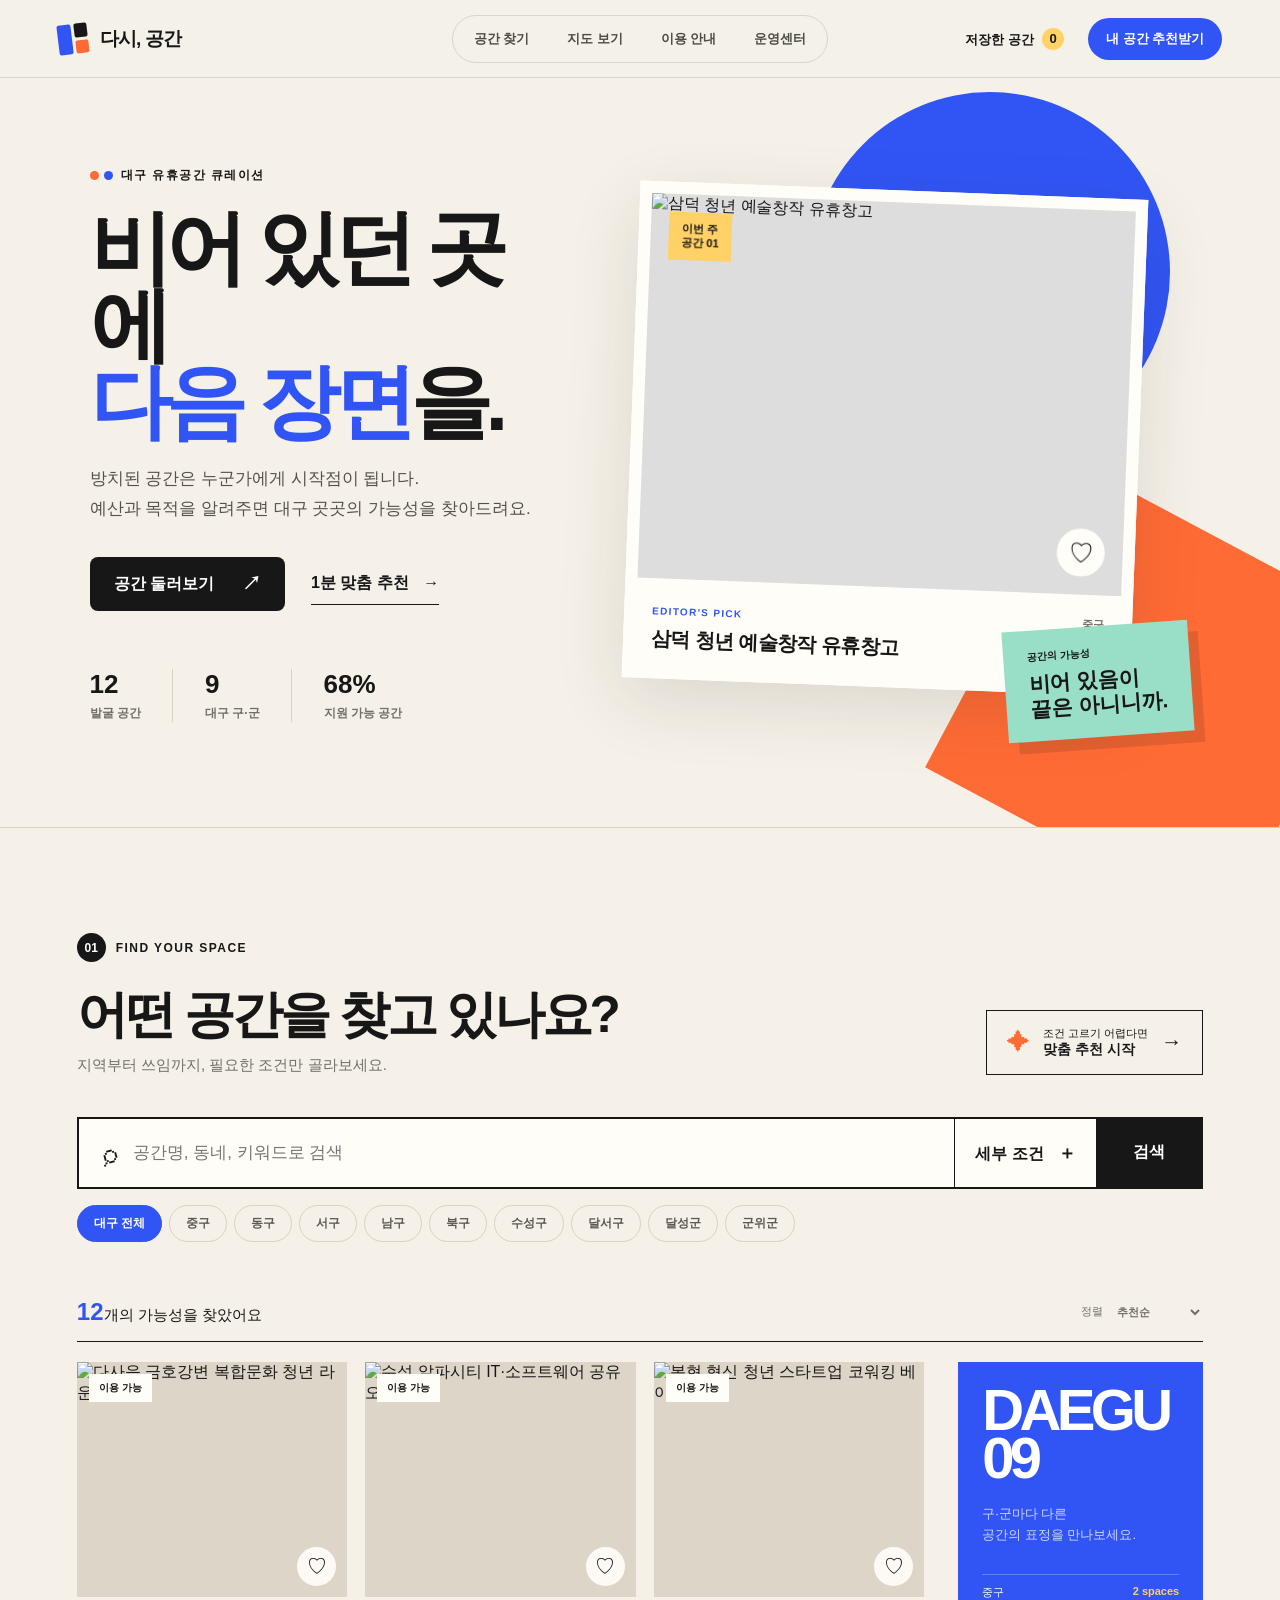
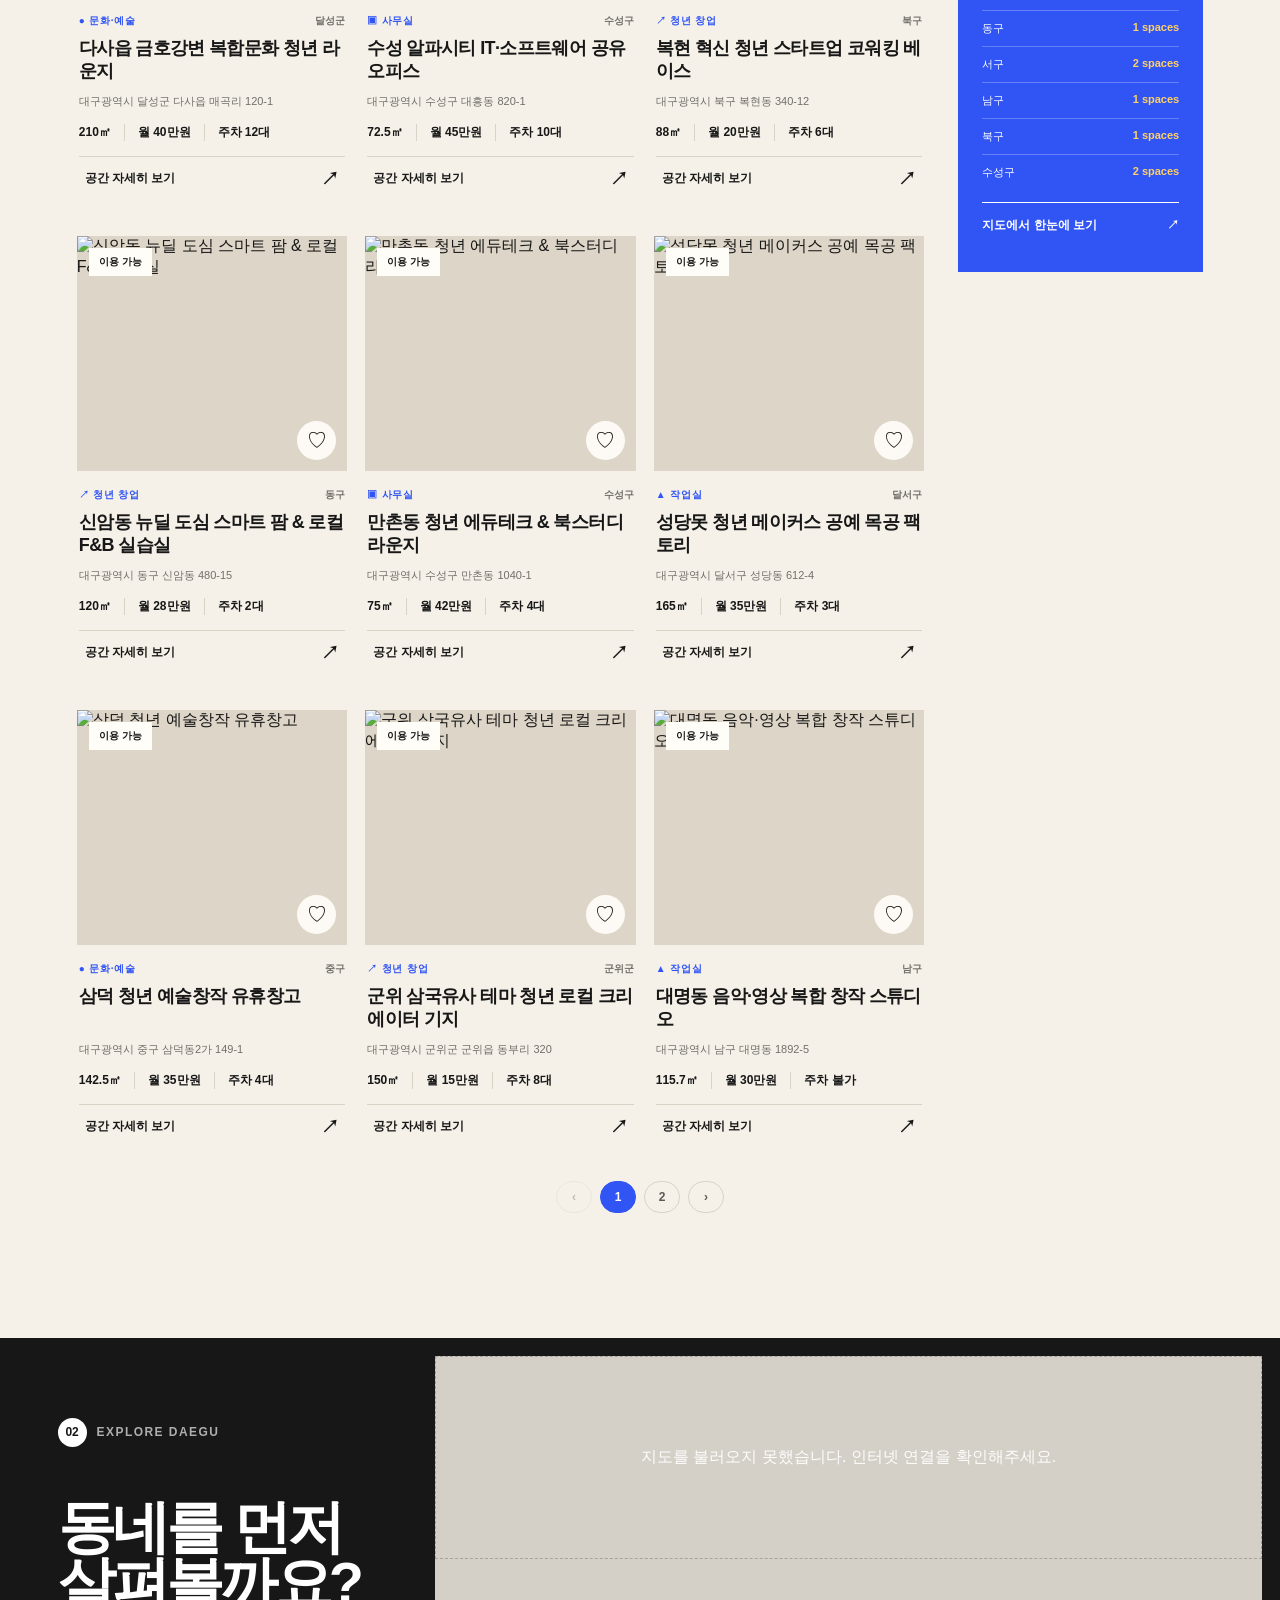
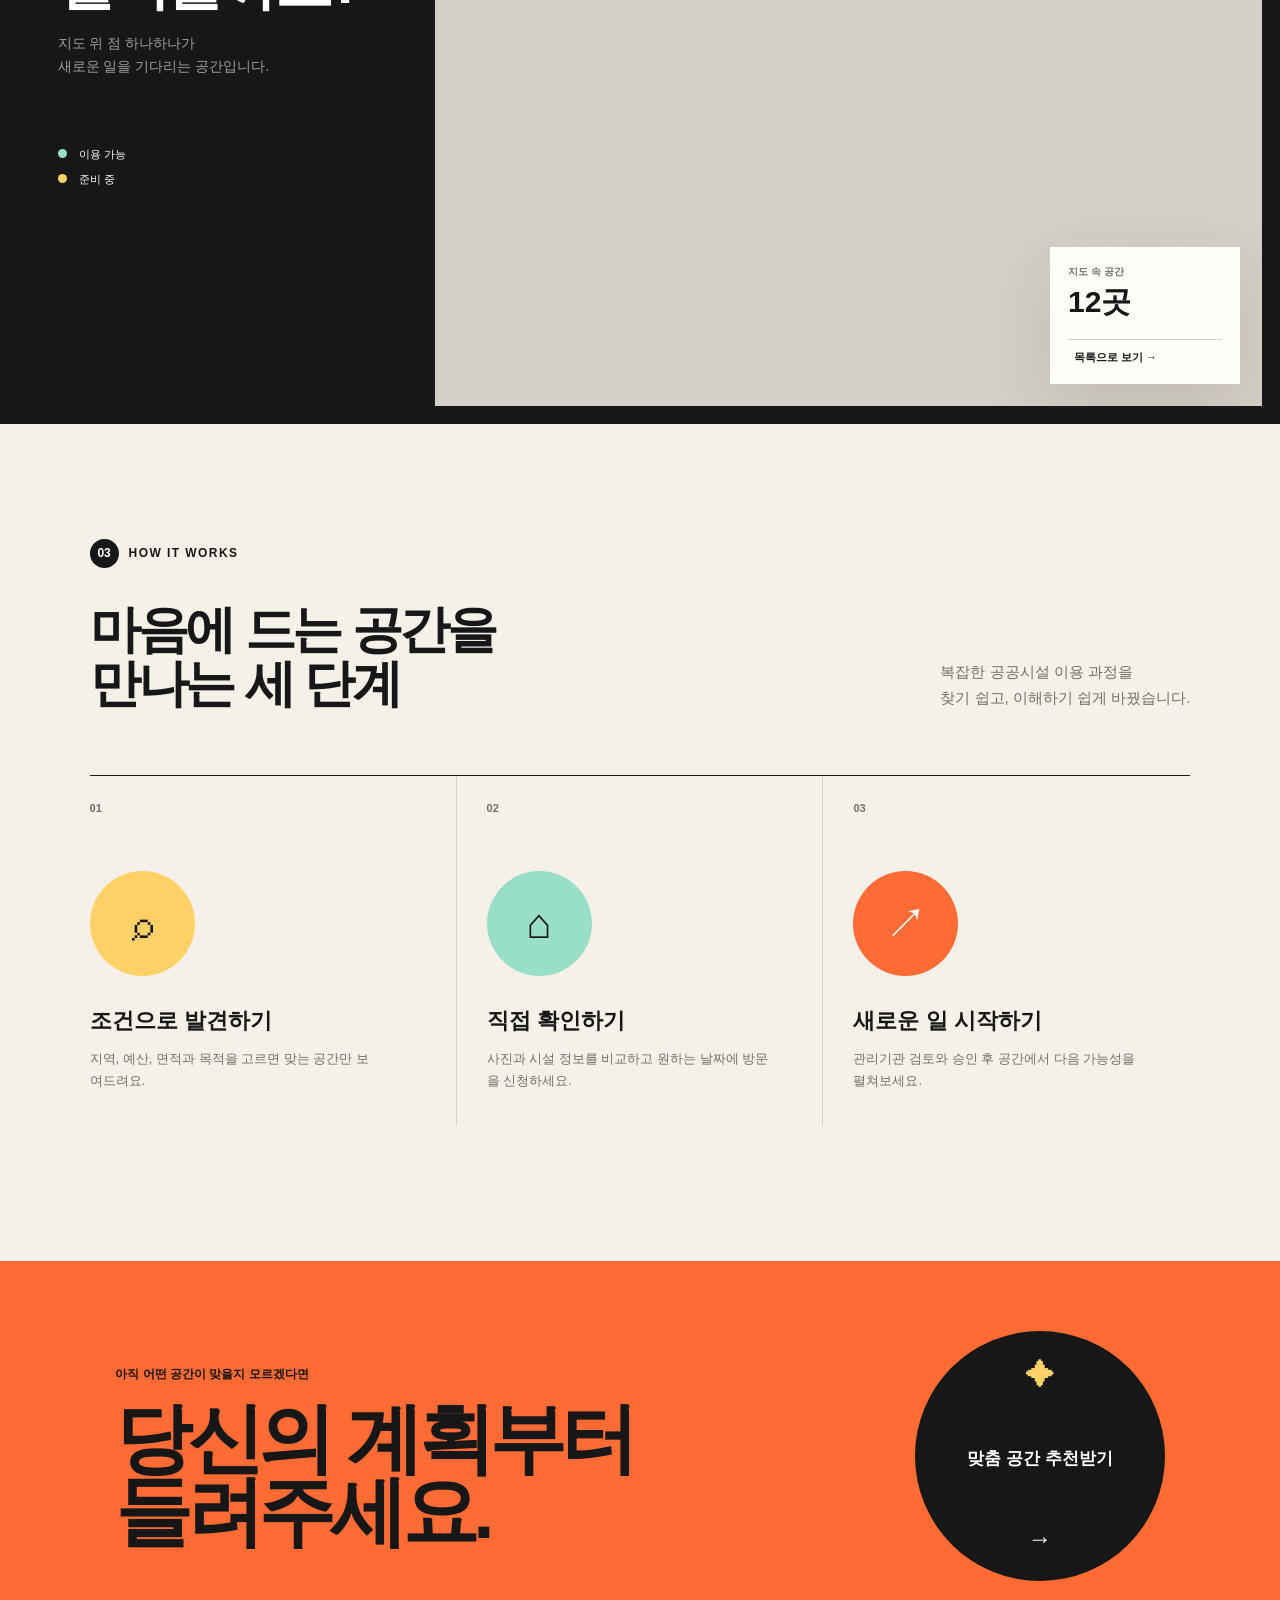
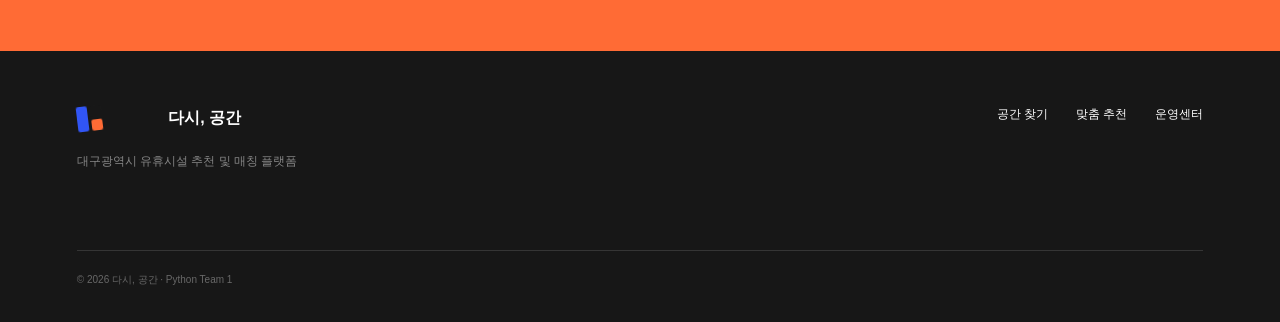
==== commit dee89594: "wip: local frontend edits before merging backend Co-Authored-By: Claude Sonnet 5 <noreply@anthropic." ====
--- a/index.html
+++ b/index.html
@@ -1,840 +1,331 @@
 <!DOCTYPE html>
-<html lang="ko" data-theme="dark">
+<html lang="ko">
 <head>
   <meta charset="UTF-8">
   <meta name="viewport" content="width=device-width, initial-scale=1.0">
-  <title>다시, 공간 | 대구광역시 유휴시설 추천 및 매칭 플랫폼</title>
-  <meta name="description" content="대구광역시의 방치된 유휴시설과 빈집을 발굴하여 청년 창업가, 예술인, 스타트업에 맞춤형으로 추천하고 매칭하는 스마트 도시재생 플랫폼입니다.">
-  
-  <!-- Favicon / Icons -->
-  <link rel="icon" href="data:image/svg+xml,<svg xmlns='http://www.w3.org/2000/svg' viewBox='0 0 24 24' fill='%230D9488'><path d='M12 2L2 12h3v8h6v-6h2v6h6v-8h3L12 2z'/></svg>">
-  
-  <!-- Web Fonts -->
-  <link rel="stylesheet" as="style" crossorigin href="https://cdn.jsdelivr.net/gh/orioncactus/pretendard@v1.3.9/dist/web/static/pretendard.min.css" />
-  <link rel="preconnect" href="https://fonts.googleapis.com">
-  <link rel="preconnect" href="https://fonts.gstatic.com" crossorigin>
-  <link href="https://fonts.googleapis.com/css2?family=Outfit:wght@400;600;700;800&family=Plus+Jakarta+Sans:wght@500;700;800&display=swap" rel="stylesheet">
-  
-  <!-- FontAwesome Icons -->
-  <link rel="stylesheet" href="https://cdnjs.cloudflare.com/ajax/libs/font-awesome/6.4.0/css/all.min.css">
-  
-  <!-- Leaflet Map CSS -->
-  <link rel="stylesheet" href="https://unpkg.com/leaflet@1.9.4/dist/leaflet.css" />
-  
-  <!-- Main Stylesheet -->
+  <meta name="description" content="대구의 비어 있는 공간과 새로운 시작을 연결하는 유휴시설 추천·매칭 플랫폼">
+  <title>다시, 공간 — 비어 있던 곳에 다음 장면을</title>
+  <link rel="preconnect" href="https://cdn.jsdelivr.net">
+  <link rel="stylesheet" href="https://cdn.jsdelivr.net/gh/orioncactus/pretendard@v1.3.9/dist/web/static/pretendard.min.css">
+  <link rel="stylesheet" href="https://unpkg.com/leaflet@1.9.4/dist/leaflet.css">
   <link rel="stylesheet" href="styles.css">
 </head>
 <body>
-
-  <!-- =========================================================================
-       Site Header
-       ========================================================================= -->
   <header class="site-header">
-    <div class="nav-container">
-      <a href="#" class="brand-logo" onclick="switchNavTab('explore'); return false;">
-        <div class="logo-badge">
-          <i class="fa-solid fa-cube"></i>
-        </div>
-        <div>
-          <span>다시, 공간</span>
-          <span class="logo-sub">대구 유휴플랫폼</span>
-        </div>
-      </a>
-
-      <!-- Navigation Tabs -->
-      <nav class="nav-tabs">
-        <button class="nav-tab-btn active" id="tab-explore" onclick="switchNavTab('explore')">
-          <i class="fa-solid fa-compass"></i> 공간 탐색
-        </button>
-        <button class="nav-tab-btn" id="tab-map" onclick="switchNavTab('map')">
-          <i class="fa-solid fa-map-location-dot"></i> 대구 지도
-        </button>
-        <button class="nav-tab-btn" id="tab-recommend" onclick="openRecommendWizard()">
-          <i class="fa-solid fa-wand-magic-sparkles"></i> AI 맞춤 추천
-        </button>
-        <button class="nav-tab-btn" id="tab-favorites" onclick="switchNavTab('favorites')">
-          <i class="fa-solid fa-heart"></i> 관심 공간 <span class="badge" id="fav-count-badge">0</span>
-        </button>
-        <button class="nav-tab-btn" id="tab-admin" onclick="switchNavTab('admin')">
-          <i class="fa-solid fa-sliders"></i> 관리자 포털
-        </button>
-      </nav>
-
-      <!-- Role Switcher & Actions -->
-      <div class="nav-actions">
-        <div class="role-switcher" title="시뮬레이션 모드 전환">
-          <button class="role-pill active" id="role-general" onclick="setUserRole('GENERAL')">청년/일반</button>
-          <button class="role-pill" id="role-provider" onclick="setUserRole('PROVIDER')">제공자</button>
-          <button class="role-pill" id="role-admin" onclick="setUserRole('ADMIN')">대구시/관리자</button>
-        </div>
-        
-        <button class="btn-primary" onclick="openSpaceRegisterModal()" id="btn-quick-register" style="display:none;">
-          <i class="fa-solid fa-plus"></i> 유휴시설 등록
-        </button>
-
-        <button class="btn-outline" onclick="toggleTheme()" title="화면 테마 전환" id="theme-toggle-btn">
-          <i class="fa-solid fa-moon"></i>
-        </button>
-      </div>
+    <a class="brand" href="#top" aria-label="다시 공간 홈">
+      <span class="brand-mark" aria-hidden="true">
+        <span></span><span></span><span></span>
+      </span>
+      <span class="brand-name">다시, 공간</span>
+    </a>
+
+    <nav class="desktop-nav" aria-label="주요 메뉴">
+      <a href="#discover">공간 찾기</a>
+      <button type="button" data-action="show-map">지도 보기</button>
+      <a href="#guide">이용 안내</a>
+      <button type="button" data-action="open-admin">운영센터</button>
+    </nav>
+
+    <div class="header-actions">
+      <button class="saved-button" type="button" data-action="open-favorites">
+        저장한 공간 <span id="favoriteCount">0</span>
+      </button>
+      <button class="header-cta" type="button" data-action="open-recommend">내 공간 추천받기</button>
     </div>
   </header>
 
-  <!-- =========================================================================
-       Hero & Key Metrics Section
-       ========================================================================= -->
-  <section class="hero-banner" id="hero-section">
-    <div class="hero-tag">
-      <i class="fa-solid fa-city"></i> Daegu Urban Regeneration & Matching
-    </div>
-    <h1 class="hero-title">
-      대구의 멈춰있던 유휴공간이<br>
-      <span class="gradient-text">청년의 새로운 가능성</span>으로 다시 태어납니다
-    </h1>
-    <p class="hero-subtitle">
-      대구광역시 전역의 방치된 빈집과 공공 유휴시설 정보를 실시간 통합·분석하여<br>
-      창업가, 예술가, 소상공인에게 가장 적합한 최적의 공간을 스마트하게 매칭합니다.
-    </p>
-
-    <!-- Key Metrics Cards -->
-    <div class="metrics-bar">
-      <div class="metric-card">
-        <div class="metric-val green" id="metric-total-spaces">12</div>
-        <div class="metric-label">대구 전역 발굴 공간</div>
-      </div>
-      <div class="metric-card">
-        <div class="metric-val blue" id="metric-avail-spaces">10</div>
-        <div class="metric-label">즉시 이용 가능 시설</div>
-      </div>
-      <div class="metric-card">
-        <div class="metric-val purple" id="metric-support-rate">68%</div>
-        <div class="metric-label">리모델링/임대료 지원율</div>
-      </div>
-      <div class="metric-card">
-        <div class="metric-val amber" id="metric-match-count">24</div>
-        <div class="metric-label">매칭 및 방문 신청 건</div>
-      </div>
-    </div>
-  </section>
-
-  <!-- =========================================================================
-       Main Application Container
-       ========================================================================= -->
-  <main class="app-container">
-
-    <!-- VIEW 1: Explorer & Grid View -->
-    <section id="view-explore" class="tab-view-section">
-      <div class="explorer-layout">
-        
-        <!-- Sidebar Filter Panel -->
-        <aside class="filter-sidebar">
-          <div class="filter-header">
-            <h3 class="filter-title">
-              <i class="fa-solid fa-filter"></i> 상세 필터
-            </h3>
-            <button class="btn-reset" onclick="resetFilters()">
-              <i class="fa-solid fa-rotate-left"></i> 초기화
-            </button>
+  <main id="top">
+    <section class="hero">
+      <div class="hero-copy">
+        <div class="eyebrow">
+          <span class="eyebrow-dot"></span>
+          대구 유휴공간 큐레이션
+        </div>
+        <h1>
+          비어 있던 곳에<br>
+          <span>다음 장면</span>을.
+        </h1>
+        <p class="hero-description">
+          방치된 공간은 누군가에게 시작점이 됩니다.<br>
+          예산과 목적을 알려주면 대구 곳곳의 가능성을 찾아드려요.
+        </p>
+        <div class="hero-actions">
+          <a class="button button-dark" href="#discover">공간 둘러보기 <span>↗</span></a>
+          <button class="text-button" type="button" data-action="open-recommend">
+            1분 맞춤 추천 <span>→</span>
+          </button>
+        </div>
+        <dl class="hero-numbers">
+          <div><dt id="heroSpaceCount">12</dt><dd>발굴 공간</dd></div>
+          <div><dt>9</dt><dd>대구 구·군</dd></div>
+          <div><dt>68%</dt><dd>지원 가능 공간</dd></div>
+        </dl>
+      </div>
+
+      <div class="hero-visual" aria-label="오늘 주목할 공간">
+        <span class="shape shape-blue"></span>
+        <span class="shape shape-orange"></span>
+        <article class="featured-card">
+          <div class="featured-image-wrap">
+            <img id="featuredImage" alt="추천 유휴공간">
+            <span class="featured-index">이번 주<br>공간 01</span>
+            <button class="round-favorite" type="button" data-featured-favorite aria-label="관심 공간 저장">♡</button>
           </div>
-
-          <!-- Keyword Search -->
-          <div class="filter-group">
-            <div class="search-input-box">
-              <i class="fa-solid fa-magnifying-glass"></i>
-              <input type="text" id="filter-keyword" placeholder="공간명, 키워드, 시설 검색" oninput="applyFilters()">
+          <div class="featured-body">
+            <div>
+              <span class="tiny-label">EDITOR'S PICK</span>
+              <h2 id="featuredName">공간을 불러오는 중입니다</h2>
+            </div>
+            <div class="featured-meta">
+              <span id="featuredDistrict">대구</span>
+              <span id="featuredArea">0㎡</span>
+              <span id="featuredRent">월 0만원</span>
             </div>
           </div>
-
-          <!-- District Selection Chips -->
-          <div class="filter-group">
-            <label class="filter-label">
-              <span>대구 구·군 선택</span>
-              <span id="selected-district-count" style="color:var(--primary);">전체</span>
-            </label>
-            <div class="chips-grid" id="district-chips">
-              <!-- Dynamically populated -->
-            </div>
-          </div>
-
-          <!-- Purpose Category -->
-          <div class="filter-group">
-            <label class="filter-label">활용 목적 / 용도</label>
-            <div class="category-grid" id="category-selector">
-              <!-- Dynamically populated -->
-            </div>
-          </div>
-
-          <!-- Monthly Rent Range Slider -->
-          <div class="filter-group">
-            <label class="filter-label">
-              <span>최대 월 임대료</span>
-              <strong id="display-max-rent" style="color:var(--primary);">전체 (제한없음)</strong>
-            </label>
-            <div class="range-slider-wrapper">
-              <input type="range" id="filter-max-rent" min="10" max="100" step="5" value="100" oninput="updateRentDisplay(this.value)">
-              <div class="range-value-display">
-                <span>10만원</span>
-                <span>50만원</span>
-                <span>100만원+</span>
-              </div>
-            </div>
-          </div>
-
-          <!-- Area Range Slider -->
-          <div class="filter-group">
-            <label class="filter-label">
-              <span>최소 희망 면적</span>
-              <strong id="display-min-area" style="color:var(--primary);">전체 (0㎡ 이상)</strong>
-            </label>
-            <div class="range-slider-wrapper">
-              <input type="range" id="filter-min-area" min="0" max="200" step="10" value="0" oninput="updateAreaDisplay(this.value)">
-              <div class="range-value-display">
-                <span>0㎡</span>
-                <span>100㎡ (약30평)</span>
-                <span>200㎡+</span>
-              </div>
-            </div>
-          </div>
-
-          <!-- Special Toggles -->
-          <div class="filter-group">
-            <label class="filter-label">특별 조건</label>
-            <div class="toggle-option">
-              <span><i class="fa-solid fa-square-parking" style="margin-right:6px;"></i> 전용 주차 가능</span>
-              <label class="switch">
-                <input type="checkbox" id="filter-parking" onchange="applyFilters()">
-                <span class="slider-round"></span>
-              </label>
-            </div>
-            <div class="toggle-option">
-              <span><i class="fa-solid fa-hand-holding-dollar" style="margin-right:6px;"></i> 리모델링 지원 대상</span>
-              <label class="switch">
-                <input type="checkbox" id="filter-remodeling" onchange="applyFilters()">
-                <span class="slider-round"></span>
-              </label>
-            </div>
-          </div>
-
-          <!-- AI Recommend Callout -->
-          <div class="sidebar-ai-box">
-            <h4><i class="fa-solid fa-wand-magic-sparkles"></i> AI 맞춤 추천 마법사</h4>
-            <p>목적, 예산, 팀 규모를 입력하시면 최적 적합도 점수(Match Score)로 추천해 드립니다.</p>
-            <button onclick="openRecommendWizard()">
-              <i class="fa-solid fa-bolt"></i> 1분 맞춤 진단 시작
-            </button>
-          </div>
+        </article>
+        <div class="hero-note">
+          <span>공간의 가능성</span>
+          <strong>비어 있음이<br>끝은 아니니까.</strong>
+        </div>
+      </div>
+    </section>
+
+    <section class="discovery" id="discover">
+      <div class="section-kicker"><span>01</span> FIND YOUR SPACE</div>
+      <div class="section-heading">
+        <div>
+          <h2>어떤 공간을 찾고 있나요?</h2>
+          <p>지역부터 쓰임까지, 필요한 조건만 골라보세요.</p>
+        </div>
+        <button class="recommend-banner-button" type="button" data-action="open-recommend">
+          <span class="spark">✦</span>
+          조건 고르기 어렵다면
+          <strong>맞춤 추천 시작</strong>
+          <span>→</span>
+        </button>
+      </div>
+
+      <div class="search-console">
+        <label class="main-search">
+          <span aria-hidden="true">⌕</span>
+          <input id="searchInput" type="search" placeholder="공간명, 동네, 키워드로 검색" autocomplete="off">
+        </label>
+        <button class="filter-toggle" id="filterToggle" type="button" aria-expanded="false">
+          세부 조건 <span>＋</span>
+        </button>
+        <button class="search-submit" id="searchSubmit" type="button">검색</button>
+      </div>
+
+      <div class="district-row" id="districtChips" aria-label="지역 선택"></div>
+
+      <div class="filter-panel" id="filterPanel" aria-hidden="true">
+        <label>
+          <span>활용 목적</span>
+          <select id="categoryFilter">
+            <option value="ALL">전체 목적</option>
+          </select>
+        </label>
+        <label>
+          <span>월 최대 예산</span>
+          <select id="rentFilter">
+            <option value="999">제한 없음</option>
+            <option value="20">20만원 이하</option>
+            <option value="40">40만원 이하</option>
+            <option value="60">60만원 이하</option>
+            <option value="100">100만원 이하</option>
+          </select>
+        </label>
+        <label>
+          <span>최소 면적</span>
+          <select id="areaFilter">
+            <option value="0">제한 없음</option>
+            <option value="50">50㎡ 이상</option>
+            <option value="100">100㎡ 이상</option>
+            <option value="150">150㎡ 이상</option>
+          </select>
+        </label>
+        <label class="check-label">
+          <input id="parkingFilter" type="checkbox">
+          <span class="custom-check"></span>
+          주차 가능한 곳만
+        </label>
+        <button type="button" id="resetFilters">조건 초기화</button>
+      </div>
+
+      <div class="catalog-toolbar">
+        <p><strong id="resultCount">0</strong>개의 가능성을 찾았어요</p>
+        <label class="sort-control">
+          <span>정렬</span>
+          <select id="sortSelect">
+            <option value="recommended">추천순</option>
+            <option value="rent-low">낮은 임대료순</option>
+            <option value="area-large">넓은 면적순</option>
+            <option value="popular">인기순</option>
+          </select>
+        </label>
+      </div>
+
+      <div class="catalog-layout">
+        <div class="space-grid" id="spaceGrid"></div>
+        <aside class="curation-aside">
+          <div class="aside-number">DAEGU<br>09</div>
+          <p class="aside-caption">구·군마다 다른<br>공간의 표정을 만나보세요.</p>
+          <div class="district-list" id="districtStats"></div>
+          <button type="button" data-action="show-map">지도에서 한눈에 보기 <span>↗</span></button>
         </aside>
-
-        <!-- Main Cards List -->
-        <div class="explorer-main">
-          <div class="explorer-toolbar">
-            <div class="result-count-wrap">
-              검색된 유휴공간 <strong id="search-count">0</strong>개
-            </div>
-            <div class="toolbar-actions">
-              <select class="sort-select" id="sort-order" onchange="applyFilters()">
-                <option value="recommended">추천순</option>
-                <option value="views">인기 조회순</option>
-                <option value="price-asc">낮은 임대료순</option>
-                <option value="price-desc">높은 임대료순</option>
-                <option value="area-desc">넓은 면적순</option>
-                <option value="latest">최신 등록순</option>
-              </select>
-            </div>
-          </div>
-
-          <!-- Spaces Card Grid -->
-          <div class="spaces-grid" id="spaces-grid">
-            <!-- Rendered by JS -->
-          </div>
-        </div>
-
-      </div>
-    </section>
-
-    <!-- VIEW 2: Interactive Daegu Map View -->
-    <section id="view-map" class="tab-view-section" style="display:none;">
-      <div class="map-view-container">
-        <div class="map-embed-wrapper">
-          <div id="daegu-map"></div>
-        </div>
-        <div class="map-side-list" id="map-side-list">
-          <h3 style="font-size:1.1rem; font-weight:700; margin-bottom:0.5rem;">
-            <i class="fa-solid fa-location-dot" style="color:var(--primary); margin-right:6px;"></i>
-            대구 지도 유휴공간 목록
-          </h3>
-          <div id="map-side-items">
-            <!-- Rendered by JS -->
-          </div>
-        </div>
-      </div>
-    </section>
-
-    <!-- VIEW 3: Favorites (관심 공간) View -->
-    <section id="view-favorites" class="tab-view-section" style="display:none;">
-      <div style="margin-bottom:1.5rem; display:flex; justify-content:space-between; align-items:center;">
-        <div>
-          <h2 style="font-size:1.6rem; font-weight:800;">
-            <i class="fa-solid fa-heart" style="color:#EF4444; margin-right:8px;"></i>
-            내가 찜한 관심 공간
-          </h2>
-          <p style="color:var(--text-muted); font-size:0.9rem;">
-            마음에 드는 공간을 비교하고 한 번에 문의 및 현장 투어를 신청하세요.
-          </p>
-        </div>
-        <button class="btn-primary" onclick="openCompareModal()" id="btn-compare-all">
-          <i class="fa-solid fa-code-compare"></i> 선택 공간 다중 비교하기
-        </button>
-      </div>
-
-      <div class="spaces-grid" id="favorites-grid">
-        <!-- Rendered by JS -->
-      </div>
-    </section>
-
-    <!-- VIEW 4: Admin & Provider Portal View -->
-    <section id="view-admin" class="tab-view-section" style="display:none;">
-      <div class="admin-portal-wrap">
-        <div style="display:flex; justify-content:space-between; align-items:center;">
-          <div>
-            <h2 style="font-size:1.65rem; font-weight:800;">
-              <i class="fa-solid fa-shield-halved" style="color:var(--primary); margin-right:8px;"></i>
-              대구광역시 유휴시설 통합 관리자 포털
-            </h2>
-            <p style="color:var(--text-muted); font-size:0.9rem;">
-              유휴시설 등록/상태 변경, 시민 이용 신청 및 현장 방문 심사, 공공데이터 동기화 파이프라인을 운영합니다.
-            </p>
-          </div>
-          <button class="btn-primary" onclick="openSpaceRegisterModal()">
-            <i class="fa-solid fa-plus"></i> 신규 유휴공간 등록
-          </button>
-        </div>
-
-        <!-- Admin Sub Tabs -->
-        <div class="admin-header-tabs">
-          <button class="admin-tab-btn active" onclick="switchAdminTab('spaces')">
-            <i class="fa-solid fa-building"></i> 등록 공간 관리 (<span id="admin-space-count">0</span>)
-          </button>
-          <button class="admin-tab-btn" onclick="switchAdminTab('applications')">
-            <i class="fa-solid fa-file-signature"></i> 이용 신청 심사 (<span id="admin-app-count">0</span>)
-          </button>
-          <button class="admin-tab-btn" onclick="switchAdminTab('visits')">
-            <i class="fa-solid fa-calendar-check"></i> 현장 방문 관리 (<span id="admin-visit-count">0</span>)
-          </button>
-          <button class="admin-tab-btn" onclick="switchAdminTab('data')">
-            <i class="fa-solid fa-database"></i> 공공데이터 ETL 파이프라인
-          </button>
-        </div>
-
-        <!-- Admin Content 1: Space Management -->
-        <div id="admin-tab-spaces" class="admin-tab-content active">
-          <div class="admin-table-card">
-            <table class="admin-table">
-              <thead>
-                <tr>
-                  <th>공간 ID</th>
-                  <th>공간명 / 주소</th>
-                  <th>용도 구분</th>
-                  <th>면적 / 임대료</th>
-                  <th>상태</th>
-                  <th>리모델링 지원</th>
-                  <th>관리 액션</th>
-                </tr>
-              </thead>
-              <tbody id="admin-spaces-tbody">
-                <!-- Populated by JS -->
-              </tbody>
-            </table>
-          </div>
-        </div>
-
-        <!-- Admin Content 2: Applications Review -->
-        <div id="admin-tab-applications" class="admin-tab-content">
-          <div class="admin-table-card">
-            <table class="admin-table">
-              <thead>
-                <tr>
-                  <th>신청번호</th>
-                  <th>신청자 / 연락처</th>
-                  <th>대상 공간</th>
-                  <th>이용 목적 및 사업 계획</th>
-                  <th>신청일</th>
-                  <th>진행 상태</th>
-                  <th>심사 처리</th>
-                </tr>
-              </thead>
-              <tbody id="admin-apps-tbody">
-                <!-- Populated by JS -->
-              </tbody>
-            </table>
-          </div>
-        </div>
-
-        <!-- Admin Content 3: Visits Management -->
-        <div id="admin-tab-visits" class="admin-tab-content">
-          <div class="admin-table-card">
-            <table class="admin-table">
-              <thead>
-                <tr>
-                  <th>예약번호</th>
-                  <th>신청자</th>
-                  <th>방문 희망 공간</th>
-                  <th>희망 일시</th>
-                  <th>문의 메시지</th>
-                  <th>상태</th>
-                  <th>일정 승인</th>
-                </tr>
-              </thead>
-              <tbody id="admin-visits-tbody">
-                <!-- Populated by JS -->
-              </tbody>
-            </table>
-          </div>
-        </div>
-
-        <!-- Admin Content 4: Public Data ETL Pipeline -->
-        <div id="admin-tab-data" class="admin-tab-content">
-          <div class="etl-pipeline-box">
-            <div class="etl-status-bar">
-              <div>
-                <h4 style="font-size:1.15rem; font-weight:700;">대구광역시 공공데이터 & 웹 크롤링 수집 엔진</h4>
-                <p style="font-size:0.85rem; color:var(--text-muted); margin-top:2px;">
-                  대구시 공공데이터 포털 API 및 구·군청 빈집 공시 정보를 주기적으로 수집·정제·적재합니다.
-                </p>
-              </div>
-              <button class="btn-primary" onclick="runDataSyncPipeline()" id="btn-run-etl">
-                <i class="fa-solid fa-arrows-rotate"></i> 지금 데이터 수집 & 정제 실행
-              </button>
-            </div>
-
-            <div style="display:grid; grid-template-columns: repeat(3, 1fr); gap:1rem; margin-bottom:1.5rem;">
-              <div style="background:var(--bg-glass); padding:1rem; border-radius:var(--radius-sm); border:1px solid var(--border-glass);">
-                <div style="font-size:0.8rem; color:var(--text-dim);">대구 공공 API 연결 상태</div>
-                <div style="font-size:1.2rem; font-weight:800; color:#10B981; margin-top:4px;">정상 (ONLINE)</div>
-              </div>
-              <div style="background:var(--bg-glass); padding:1rem; border-radius:var(--radius-sm); border:1px solid var(--border-glass);">
-                <div style="font-size:0.8rem; color:var(--text-dim);">마지막 동기화 일시</div>
-                <div style="font-size:1.1rem; font-weight:700; color:var(--text-main); margin-top:4px;" id="last-sync-time">2026-08-14 14:00</div>
-              </div>
-              <div style="background:var(--bg-glass); padding:1rem; border-radius:var(--radius-sm); border:1px solid var(--border-glass);">
-                <div style="font-size:0.8rem; color:var(--text-dim);">누적 수집 및 정제 건수</div>
-                <div style="font-size:1.2rem; font-weight:800; color:#818CF8; margin-top:4px;" id="total-synced-count">120 건</div>
-              </div>
-            </div>
-
-            <h5 style="font-size:0.9rem; font-weight:700; margin-bottom:0.5rem; color:var(--text-muted);">
-              <i class="fa-solid fa-terminal"></i> 실시간 수집 파이프라인 실행 로그
-            </h5>
-            <div class="etl-logs-terminal" id="etl-terminal-log">
-              [SYSTEM] 대구광역시 공공데이터 API 클라이언트 대기 중...<br>
-              [DATA-01] 대구 공유재산 유휴시설 DB 엔드포인트 응답 200 OK<br>
-              [DATA-03] 데이터 중복 제거 및 결측치 보정 완료 (유효 데이터 12건 정상 적재)
-            </div>
-          </div>
-        </div>
-
-      </div>
-    </section>
-
+      </div>
+      <nav class="pagination" id="spacePagination" aria-label="공간 목록 페이지"></nav>
+    </section>
+
+    <section class="map-section" id="mapSection">
+      <div class="map-copy">
+        <div class="section-kicker light"><span>02</span> EXPLORE DAEGU</div>
+        <h2>동네를 먼저<br>살펴볼까요?</h2>
+        <p>지도 위 점 하나하나가<br>새로운 일을 기다리는 공간입니다.</p>
+        <div class="map-legend">
+          <span><i class="legend-dot available"></i> 이용 가능</span>
+          <span><i class="legend-dot waiting"></i> 준비 중</span>
+        </div>
+      </div>
+      <div class="map-stage">
+        <div id="map" aria-label="대구 유휴공간 지도"></div>
+        <div class="map-result-card" id="mapResultCard">
+          <span>지도 속 공간</span>
+          <strong id="mapSpaceCount">12곳</strong>
+          <button type="button" data-action="scroll-discover">목록으로 보기 →</button>
+        </div>
+      </div>
+    </section>
+
+    <section class="guide-section" id="guide">
+      <div class="section-kicker"><span>03</span> HOW IT WORKS</div>
+      <div class="guide-heading">
+        <h2>마음에 드는 공간을<br>만나는 세 단계</h2>
+        <p>복잡한 공공시설 이용 과정을<br>찾기 쉽고, 이해하기 쉽게 바꿨습니다.</p>
+      </div>
+      <ol class="guide-steps">
+        <li>
+          <span class="step-number">01</span>
+          <div class="step-symbol symbol-search">⌕</div>
+          <h3>조건으로 발견하기</h3>
+          <p>지역, 예산, 면적과 목적을 고르면 맞는 공간만 보여드려요.</p>
+        </li>
+        <li>
+          <span class="step-number">02</span>
+          <div class="step-symbol symbol-visit">⌂</div>
+          <h3>직접 확인하기</h3>
+          <p>사진과 시설 정보를 비교하고 원하는 날짜에 방문을 신청하세요.</p>
+        </li>
+        <li>
+          <span class="step-number">03</span>
+          <div class="step-symbol symbol-start">↗</div>
+          <h3>새로운 일 시작하기</h3>
+          <p>관리기관 검토와 승인 후 공간에서 다음 가능성을 펼쳐보세요.</p>
+        </li>
+      </ol>
+    </section>
+
+    <section class="closing-cta">
+      <div>
+        <span>아직 어떤 공간이 맞을지 모르겠다면</span>
+        <h2>당신의 계획부터<br>들려주세요.</h2>
+      </div>
+      <button type="button" data-action="open-recommend">
+        <span>✦</span>
+        맞춤 공간 추천받기
+        <i>→</i>
+      </button>
+    </section>
   </main>
 
-  <!-- =========================================================================
-       Floating Multi-Space Compare Drawer
-       ========================================================================= -->
-  <div class="floating-compare-bar" id="floating-compare-bar">
-    <div style="display:flex; align-items:center; gap:8px;">
-      <i class="fa-solid fa-scale-balanced" style="color:#818CF8; font-size:1.2rem;"></i>
-      <span>비교함에 담긴 공간 <strong id="compare-count" style="color:#818CF8;">0</strong>개 (최대 4개)</span>
-    </div>
-    <div style="display:flex; gap:8px;">
-      <button class="btn-primary" style="padding:0.45rem 1rem; font-size:0.85rem;" onclick="openCompareModal()">
-        스펙 비교하기
-      </button>
-      <button class="btn-outline" style="padding:0.45rem 0.75rem; font-size:0.85rem;" onclick="clearCompareList()">
-        비우기
-      </button>
+  <footer>
+    <div class="footer-brand">
+      <span class="brand-mark small" aria-hidden="true"><span></span><span></span><span></span></span>
+      <strong>다시, 공간</strong>
+      <p>대구광역시 유휴시설 추천 및 매칭 플랫폼</p>
+    </div>
+    <div class="footer-links">
+      <a href="#discover">공간 찾기</a>
+      <button type="button" data-action="open-recommend">맞춤 추천</button>
+      <button type="button" data-action="open-admin">운영센터</button>
+    </div>
+    <p class="copyright">© 2026 다시, 공간 · Python Team 1</p>
+  </footer>
+
+  <div class="drawer-backdrop" id="drawerBackdrop"></div>
+  <aside class="favorites-drawer" id="favoritesDrawer" aria-hidden="true">
+    <div class="drawer-header">
+      <div><span>MY PICKS</span><h2>저장한 공간</h2></div>
+      <button type="button" data-action="close-favorites" aria-label="닫기">×</button>
+    </div>
+    <div class="drawer-content" id="favoritesList"></div>
+  </aside>
+
+  <div class="modal" id="detailModal" aria-hidden="true" role="dialog" aria-modal="true" aria-label="공간 상세정보">
+    <div class="modal-shell detail-shell">
+      <button class="modal-close" type="button" data-close-modal aria-label="닫기">×</button>
+      <div id="detailContent"></div>
     </div>
   </div>
 
-  <!-- =========================================================================
-       MODAL 1: Space Detail Modal (SPACE-02, FR-040~045)
-       ========================================================================= -->
-  <div class="modal-overlay" id="modal-space-detail">
-    <div class="modal-window">
-      <button class="modal-close-btn" onclick="closeModal('modal-space-detail')">
-        <i class="fa-solid fa-xmark"></i>
-      </button>
-      <div class="detail-modal-body" id="detail-modal-content">
-        <!-- Rendered by JS -->
-      </div>
+  <div class="modal" id="recommendModal" aria-hidden="true" role="dialog" aria-modal="true" aria-label="맞춤 공간 추천">
+    <div class="modal-shell recommend-shell">
+      <button class="modal-close" type="button" data-close-modal aria-label="닫기">×</button>
+      <div class="recommend-intro">
+        <span class="modal-label">1 MINUTE CURATION</span>
+        <h2>당신에게 맞는<br>공간을 찾아볼게요.</h2>
+        <p>네 가지 조건만 선택하면 적합도와 추천 이유를 계산합니다.</p>
+      </div>
+      <form id="recommendForm" class="recommend-form">
+        <label><span>어디를 선호하나요?</span><select id="recommendDistrict"><option value="ALL">대구 전역</option></select></label>
+        <label><span>무엇을 시작하나요?</span><select id="recommendPurpose"></select></label>
+        <label><span>월 예산은 얼마인가요?</span><select id="recommendBudget"><option value="20">20만원</option><option value="40" selected>40만원</option><option value="60">60만원</option><option value="100">100만원</option></select></label>
+        <label><span>필요한 최소 면적은?</span><select id="recommendArea"><option value="30">30㎡</option><option value="50" selected>50㎡</option><option value="100">100㎡</option><option value="150">150㎡</option></select></label>
+        <label class="recommend-check"><input id="recommendParking" type="checkbox"><span>주차 공간이 꼭 필요해요</span></label>
+        <button class="button button-cobalt" type="submit">내 공간 계산하기 <span>→</span></button>
+      </form>
+      <div class="recommend-results" id="recommendResults" hidden></div>
     </div>
   </div>
 
-  <!-- =========================================================================
-       MODAL 2: AI Recommend Wizard Modal (REC-01, FR-030~034)
-       ========================================================================= -->
-  <div class="modal-overlay" id="modal-recommend-wizard">
-    <div class="modal-window wizard-modal">
-      <button class="modal-close-btn" onclick="closeModal('modal-recommend-wizard')">
-        <i class="fa-solid fa-xmark"></i>
-      </button>
-
-      <div class="wizard-step-header">
-        <div class="wizard-progress">
-          <div class="progress-bar-seg active" id="wz-prog-1"></div>
-          <div class="progress-bar-seg" id="wz-prog-2"></div>
-          <div class="progress-bar-seg" id="wz-prog-3"></div>
-          <div class="progress-bar-seg" id="wz-prog-4"></div>
-        </div>
-        <div style="display:flex; justify-content:space-between; font-size:0.8rem; color:var(--text-muted);">
-          <span>AI 맞춤 공간 추천 마법사</span>
-          <span id="wz-step-indicator">Step 1 / 4</span>
-        </div>
-      </div>
-
-      <div class="wizard-body">
-        <!-- Step 1: Purpose -->
-        <div class="wizard-step active" id="wz-step-1">
-          <h3>어떤 목적으로 공간이 필요하신가요?</h3>
-          <p>이용 목적에 맞춰 설비와 인프라가 최적화된 유휴공간을 매칭합니다.</p>
-          <div class="wizard-options-grid">
-            <div class="wizard-opt-card" onclick="selectWizardOpt('purpose', 'STARTUP', this)">
-              <i class="fa-solid fa-rocket"></i>
-              <h4>청년 창업 & IT 스타트업</h4>
-              <p>회의실, 고속 인터넷, 업무 시설 구비</p>
-            </div>
-            <div class="wizard-opt-card" onclick="selectWizardOpt('purpose', 'ART', this)">
-              <i class="fa-solid fa-palette"></i>
-              <h4>문화·예술 전시 & 공연</h4>
-              <p>높은 층고, 조명, 창작 스튜디오</p>
-            </div>
-            <div class="wizard-opt-card" onclick="selectWizardOpt('purpose', 'SHOP', this)">
-              <i class="fa-solid fa-store"></i>
-              <h4>소상공인 & 팝업 스토어</h4>
-              <p>유동인구 풍부, 통유리 쇼룸</p>
-            </div>
-            <div class="wizard-opt-card" onclick="selectWizardOpt('purpose', 'WORKSHOP', this)">
-              <i class="fa-solid fa-hammer"></i>
-              <h4>공예·목공·영상 작업실</h4>
-              <p>방음 설비, 3상 고전력, 소음 자유</p>
-            </div>
-          </div>
-        </div>
-
-        <!-- Step 2: District -->
-        <div class="wizard-step" id="wz-step-2">
-          <h3>선호하시는 대구 지역을 선택해주세요</h3>
-          <p>원하시는 구·군을 1개 이상 선택하실 수 있습니다.</p>
-          <div class="chips-grid" style="grid-template-columns: repeat(3, 1fr); gap:10px;" id="wz-district-chips">
-            <!-- Injected by JS -->
-          </div>
-        </div>
-
-        <!-- Step 3: Budget & Area -->
-        <div class="wizard-step" id="wz-step-3">
-          <h3>희망하시는 예산과 면적 범위를 알려주세요</h3>
-          <p>지원금 및 보조금을 고려한 가성비 최적 공간을 산출합니다.</p>
-          
-          <div style="margin-bottom:1.5rem;">
-            <label class="filter-label">
-              <span>월 최대 부담 가능 임대료</span>
-              <strong id="wz-rent-val" style="color:#818CF8;">40 만원</strong>
-            </label>
-            <input type="range" min="10" max="80" step="5" value="40" style="width:100%; accent-color:#6366F1;" oninput="document.getElementById('wz-rent-val').textContent = this.value + ' 만원'; wzCriteria.maxRent = parseInt(this.value);">
-          </div>
-
-          <div>
-            <label class="filter-label">
-              <span>필요 최소 면적</span>
-              <strong id="wz-area-val" style="color:#818CF8;">60 ㎡ (약 18평)</strong>
-            </label>
-            <input type="range" min="20" max="180" step="10" value="60" style="width:100%; accent-color:#6366F1;" oninput="document.getElementById('wz-area-val').textContent = this.value + ' ㎡ (약 ' + Math.round(this.value/3.3) + '평)'; wzCriteria.minArea = parseInt(this.value);">
-          </div>
-        </div>
-
-        <!-- Step 4: Facility & Support -->
-        <div class="wizard-step" id="wz-step-4">
-          <h3>꼭 필요한 필수 요건을 선택해주세요</h3>
-          <p>정밀 매칭 점수(Match Score) 계산에 최종 반영됩니다.</p>
-          <div class="wizard-options-grid">
-            <div class="wizard-opt-card" onclick="toggleWizardTag('parking', this)">
-              <i class="fa-solid fa-square-parking"></i>
-              <h4>전용 주차 공간 필요</h4>
-              <p>차량 방문객 및 화물 하역 필수</p>
-            </div>
-            <div class="wizard-opt-card" onclick="toggleWizardTag('remodeling', this)">
-              <i class="fa-solid fa-hand-holding-dollar"></i>
-              <h4>리모델링 지원금 우선</h4>
-              <p>대구시 개보수 보조금 대상 공간</p>
-            </div>
-            <div class="wizard-opt-card" onclick="toggleWizardTag('subway', this)">
-              <i class="fa-solid fa-train-subway"></i>
-              <h4>지하철역 도보 역세권</h4>
-              <p>대중교통 접근성 최우선</p>
-            </div>
-            <div class="wizard-opt-card" onclick="toggleWizardTag('ready', this)">
-              <i class="fa-solid fa-bolt"></i>
-              <h4>즉시 입주 가능</h4>
-              <p>리모델링 완료된 완비형 공간</p>
-            </div>
-          </div>
-        </div>
-      </div>
-
-      <div class="wizard-footer">
-        <button class="btn-outline" id="wz-btn-prev" onclick="prevWizardStep()" style="display:none;">
-          <i class="fa-solid fa-chevron-left"></i> 이전 단계
-        </button>
-        <div style="margin-left:auto; display:flex; gap:8px;">
-          <button class="btn-primary" id="wz-btn-next" onclick="nextWizardStep()">
-            다음 단계 <i class="fa-solid fa-chevron-right"></i>
-          </button>
-        </div>
-      </div>
+  <div class="modal" id="applyModal" aria-hidden="true" role="dialog" aria-modal="true" aria-label="방문 및 이용 신청">
+    <div class="modal-shell apply-shell">
+      <button class="modal-close" type="button" data-close-modal aria-label="닫기">×</button>
+      <span class="modal-label">SPACE REQUEST</span>
+      <h2 id="applyTitle">공간 방문 신청</h2>
+      <p id="applySpaceName"></p>
+      <form id="applyForm">
+        <input type="hidden" id="applySpaceId">
+        <div class="form-grid">
+          <label><span>이름</span><input id="applicantName" required placeholder="신청자 이름"></label>
+          <label><span>연락처</span><input id="applicantPhone" required placeholder="010-0000-0000"></label>
+        </div>
+        <label><span>방문 희망일</span><input id="visitDate" type="date" required></label>
+        <label><span>공간에서 하고 싶은 일</span><textarea id="applyMessage" required rows="4" placeholder="활용 목적과 계획을 간단히 적어주세요."></textarea></label>
+        <button class="button button-dark wide" type="submit">신청서 보내기 <span>→</span></button>
+      </form>
     </div>
   </div>
 
-  <!-- =========================================================================
-       MODAL 3: Space Compare Matrix Modal (FR-053)
-       ========================================================================= -->
-  <div class="modal-overlay" id="modal-compare-matrix">
-    <div class="modal-window compare-modal">
-      <button class="modal-close-btn" onclick="closeModal('modal-compare-matrix')">
-        <i class="fa-solid fa-xmark"></i>
-      </button>
-      <div style="padding:1.5rem 2rem 0;">
-        <h2 style="font-size:1.4rem; font-weight:800;">
-          <i class="fa-solid fa-scale-balanced" style="color:var(--primary); margin-right:8px;"></i>
-          관심 유휴공간 조건별 다중 비교 매트릭스
-        </h2>
-      </div>
-      <div class="compare-table-wrap" id="compare-table-container">
-        <!-- Rendered by JS -->
+  <div class="modal" id="adminModal" aria-hidden="true" role="dialog" aria-modal="true" aria-label="운영센터">
+    <div class="modal-shell admin-shell">
+      <button class="modal-close" type="button" data-close-modal aria-label="닫기">×</button>
+      <div class="admin-heading">
+        <div><span class="modal-label">OPERATION CENTER</span><h2>공간 운영 현황</h2></div>
+        <button type="button" id="syncData">공공데이터 동기화 ↻</button>
+      </div>
+      <div class="admin-metrics" id="adminMetrics"></div>
+      <div class="admin-table-wrap">
+        <table>
+          <thead><tr><th>공간</th><th>지역</th><th>월 임대료</th><th>상태</th></tr></thead>
+          <tbody id="adminSpaceRows"></tbody>
+        </table>
       </div>
     </div>
   </div>
 
-  <!-- =========================================================================
-       MODAL 4: Visit Reservation Modal (VISIT-01, FR-062)
-       ========================================================================= -->
-  <div class="modal-overlay" id="modal-visit-booking">
-    <div class="modal-window" style="max-width:550px;">
-      <button class="modal-close-btn" onclick="closeModal('modal-visit-booking')">
-        <i class="fa-solid fa-xmark"></i>
-      </button>
-      <div style="padding:2rem;">
-        <h3 style="font-size:1.35rem; font-weight:800; margin-bottom:0.35rem;">
-          <i class="fa-solid fa-calendar-days" style="color:var(--primary); margin-right:6px;"></i>
-          현장 투어 및 실사 방문 신청
-        </h3>
-        <p style="font-size:0.85rem; color:var(--text-muted); margin-bottom:1.5rem;" id="visit-space-name-label">
-          대상 공간: 삼덕 청년 예술창작 유휴창고
-        </p>
-
-        <form id="form-visit-booking" onsubmit="submitVisitBooking(event)">
-          <input type="hidden" id="visit-space-id">
-          
-          <div style="margin-bottom:1rem;">
-            <label class="filter-label">신청자 성함 / 기업·팀명</label>
-            <input type="text" id="visit-user-name" required placeholder="홍길동 / 스튜디오 다시" style="width:100%; background:var(--bg-glass); border:1px solid var(--border-glass); padding:0.65rem; border-radius:var(--radius-sm);">
-          </div>
-
-          <div style="margin-bottom:1rem;">
-            <label class="filter-label">연락처</label>
-            <input type="tel" id="visit-user-phone" required placeholder="010-1234-5678" style="width:100%; background:var(--bg-glass); border:1px solid var(--border-glass); padding:0.65rem; border-radius:var(--radius-sm);">
-          </div>
-
-          <div style="display:grid; grid-template-columns:1fr 1fr; gap:10px; margin-bottom:1rem;">
-            <div>
-              <label class="filter-label">방문 희망 일자</label>
-              <input type="date" id="visit-date" required style="width:100%; background:var(--bg-glass); border:1px solid var(--border-glass); padding:0.65rem; border-radius:var(--radius-sm); color-scheme: dark;">
-            </div>
-            <div>
-              <label class="filter-label">방문 희망 시간</label>
-              <select id="visit-time" required style="width:100%; background:var(--bg-glass); border:1px solid var(--border-glass); padding:0.65rem; border-radius:var(--radius-sm);">
-                <option value="10:00">오전 10:00</option>
-                <option value="11:30">오전 11:30</option>
-                <option value="14:00" selected>오후 02:00</option>
-                <option value="15:30">오후 03:30</option>
-                <option value="17:00">오후 05:00</option>
-              </select>
-            </div>
-          </div>
-
-          <div style="margin-bottom:1.5rem;">
-            <label class="filter-label">방문 목적 및 사전 문의사항</label>
-            <textarea id="visit-message" rows="3" placeholder="시설 실측 및 전력 용량 확인을 희망합니다." style="width:100%; background:var(--bg-glass); border:1px solid var(--border-glass); padding:0.65rem; border-radius:var(--radius-sm);"></textarea>
-          </div>
-
-          <button type="submit" class="btn-primary" style="width:100%; justify-content:center;">
-            <i class="fa-solid fa-paper-plane"></i> 현장 투어 예약 제출
-          </button>
-        </form>
-      </div>
-    </div>
-  </div>
-
-  <!-- =========================================================================
-       MODAL 5: Space Match Application Modal (MATCH-01, FR-070)
-       ========================================================================= -->
-  <div class="modal-overlay" id="modal-space-application">
-    <div class="modal-window" style="max-width:600px;">
-      <button class="modal-close-btn" onclick="closeModal('modal-space-application')">
-        <i class="fa-solid fa-xmark"></i>
-      </button>
-      <div style="padding:2rem;">
-        <h3 style="font-size:1.35rem; font-weight:800; margin-bottom:0.35rem;">
-          <i class="fa-solid fa-file-signature" style="color:var(--primary); margin-right:6px;"></i>
-          유휴공간 입주 및 이용 매칭 신청서
-        </h3>
-        <p style="font-size:0.85rem; color:var(--text-muted); margin-bottom:1.5rem;" id="apply-space-name-label">
-          신청 대상: 복현 혁신 청년 스타트업 코워킹 베이스
-        </p>
-
-        <form id="form-space-application" onsubmit="submitSpaceApplication(event)">
-          <input type="hidden" id="apply-space-id">
-          
-          <div style="display:grid; grid-template-columns:1fr 1fr; gap:10px; margin-bottom:1rem;">
-            <div>
-              <label class="filter-label">신청자 / 대표자명</label>
-              <input type="text" id="apply-user-name" required placeholder="이지민" style="width:100%; background:var(--bg-glass); border:1px solid var(--border-glass); padding:0.65rem; border-radius:var(--radius-sm);">
-            </div>
-            <div>
-              <label class="filter-label">연락처</label>
-              <input type="tel" id="apply-user-phone" required placeholder="010-9876-5432" style="width:100%; background:var(--bg-glass); border:1px solid var(--border-glass); padding:0.65rem; border-radius:var(--radius-sm);">
-            </div>
-          </div>
-
-          <div style="margin-bottom:1rem;">
-            <label class="filter-label">사용 목적 구분</label>
-            <select id="apply-purpose" required style="width:100%; background:var(--bg-glass); border:1px solid var(--border-glass); padding:0.65rem; border-radius:var(--radius-sm);">
-              <option value="STARTUP">청년 창업 및 기술 스타트업</option>
-              <option value="ART">문화예술 전시 및 복합 창작</option>
-              <option value="SHOP">소상공인 팝업 및 로컬 매장</option>
-              <option value="WORKSHOP">공예/영상/음악 전문 작업실</option>
-              <option value="SOCIAL">사회적기업 및 마을공동체</option>
-            </select>
-          </div>
-
-          <div style="margin-bottom:1rem;">
-            <label class="filter-label">사업 계획 및 활동 내용 요약</label>
-            <textarea id="apply-plan" rows="3" required placeholder="대구 청년을 위한 AI 소프트웨어 개발 및 기술 교육 오피스로 활용 계획" style="width:100%; background:var(--bg-glass); border:1px solid var(--border-glass); padding:0.65rem; border-radius:var(--radius-sm);"></textarea>
-          </div>
-
-          <div style="display:grid; grid-template-columns:1fr 1fr; gap:10px; margin-bottom:1.5rem;">
-            <div>
-              <label class="filter-label">희망 입주 기간</label>
-              <select id="apply-period" style="width:100%; background:var(--bg-glass); border:1px solid var(--border-glass); padding:0.65rem; border-radius:var(--radius-sm);">
-                <option value="6개월">6개월</option>
-                <option value="1년" selected>1년 (연장 가능)</option>
-                <option value="2년">2년 (장기 입주)</option>
-              </select>
-            </div>
-            <div>
-              <label class="filter-label">상주 인원 규모</label>
-              <select id="apply-team-size" style="width:100%; background:var(--bg-glass); border:1px solid var(--border-glass); padding:0.65rem; border-radius:var(--radius-sm);">
-                <option value="1~2인">1~2인 (초기/개인)</option>
-                <option value="3~5인" selected>3~5인 (팀/스타트업)</option>
-                <option value="6인 이상">6인 이상 (법인)</option>
-              </select>
-            </div>
-          </div>
-
-          <button type="submit" class="btn-primary" style="width:100%; justify-content:center;">
-            <i class="fa-solid fa-check"></i> 공간 이용 신청서 정식 제출
-          </button>
-        </form>
-      </div>
-    </div>
-  </div>
-
-  <!-- =========================================================================
-       MODAL 6: Space Registration Modal (ADMIN-SPACE-01, FR-010)
-       ========================================================================= -->
-  <div class="modal-overlay" id="modal-space-register">
-    <div class="modal-window" style="max-width:700px;">
-      <button class="modal-close-btn" onclick="closeModal('modal-space-register')">
-        <i class="fa-solid fa-xmark"></i>
-      </button>
-      <div style="padding:2rem;">
-        <h3 style="font-size:1.35rem; font-weight:800; margin-bottom:0.35rem;">
-          <i class="fa-solid fa-plus-circle" style="color:var(--primary); margin-right:6px;"></i>
-          신규 대구 유휴시설 정보 등록
-        </h3>
-        <p style="font-size:0.85rem; color:var(--text-muted); margin-bottom:1.5rem;">
-          대구시 또는 공공기관, 민간 소유의 유휴공간 정보를 등록하여 매칭 플랫폼에 공개합니다.
-        </p>
-
-        <form id="form-space-register" onsubmit="submitSpaceRegister(event)">
-          <div style="margin-bottom:1rem;">
-            <label class="filter-label">공간 명칭</label>
-            <input type="text" id="reg-name" required placeholder="예: 삼덕동 청년 예술공방" style="width:100%; background:var(--bg-glass); border:1px solid var(--border-glass); padding:0.65rem; border-radius:var(--radius-sm);">
-          </div>
-
-          <div style="display:grid; grid-template-columns:1fr 2fr; gap:10px; margin-bottom:1rem;">
-            <div>
-              <label class="filter-label">구·군</label>
-              <select id="reg-district" required style="width:100%; background:var(--bg-glass); border:1px solid var(--border-glass); padding:0.65rem; border-radius:var(--radius-sm);">
-                <option value="중구">중구</option>
-                <option value="동구">동구</option>
-                <option value="서구">서구</option>
-                <option value="남구">남구</option>
-                <option value="북구">북구</option>
-                <option value="수성구">수성구</option>
-                <option value="달서구">달서구</option>
-                <option value="달성군">달성군</option>
-                <option value="군위군">군위군</option>
-              </select>
-            </div>
-            <div>
-              <label class="filter-label">상세 도로명 주소</label>
-              <input type="text" id="reg-address" required placeholder="대구광역시 중구 동덕로..." style="width:100%; background:var(--bg-glass); border:1px solid var(--border-glass); padding:0.65rem; border-radius:var(--radius-sm);">
-            </div>
-          </div>
-
-          <div style="display:grid; grid-template-columns:1fr 1fr 1fr; gap:10px; margin-bottom:1rem;">
-            <div>
-              <label class="filter-label">용도 구분</label>
-              <select id="reg-category" required style="width:100%; background:var(--bg-glass); border:1px solid var(--border-glass); padding:0.65rem; border-radius:var(--radius-sm);">
-                <option value="STARTUP">청년 창업</option>
-                <option value="SHOP">소규모 상점</option>
-                <option value="OFFICE">사무실</option>
-                <option value="ART">문화·예술</option>
-                <option value="WORKSHOP">작업실</option>
-                <option value="SOCIAL">사회적기업</option>
-              </select>
-            </div>
-            <div>
-              <label class="filter-label">전용 면적 (㎡)</label>
-              <input type="number" id="reg-area" required placeholder="85.5" step="0.1" style="width:100%; background:var(--bg-glass); border:1px solid var(--border-glass); padding:0.65rem; border-radius:var(--radius-sm);">
-            </div>
-            <div>
-              <label class="filter-label">월 임대료 (만원)</label>
-              <input type="number" id="reg-rent" required placeholder="30" style="width:100%; background:var(--bg-glass); border:1px solid var(--border-glass); padding:0.65rem; border-radius:var(--radius-sm);">
-            </div>
-          </div>
-
-          <div style="margin-bottom:1rem;">
-            <label class="filter-label">리모델링 지원 정책</label>
-            <input type="text" id="reg-support" placeholder="대구시 도시재생 리모델링 보조금 지원 대상" style="width:100%; background:var(--bg-glass); border:1px solid var(--border-glass); padding:0.65rem; border-radius:var(--radius-sm);">
-          </div>
-
-          <div style="margin-bottom:1.5rem;">
-            <label class="filter-label">공간 상세 설명</label>
-            <textarea id="reg-desc" rows="3" placeholder="공간의 특장점, 인근 교통, 적합 입주자 설명" style="width:100%; background:var(--bg-glass); border:1px solid var(--border-glass); padding:0.65rem; border-radius:var(--radius-sm);"></textarea>
-          </div>
-
-          <button type="submit" class="btn-primary" style="width:100%; justify-content:center;">
-            <i class="fa-solid fa-plus"></i> 유휴공간 신규 등록 완료
-          </button>
-        </form>
-      </div>
-    </div>
-  </div>
-
-  <!-- Toast Notification Container -->
-  <div class="toast-container" id="toast-container"></div>
-
-  <!-- Scripts -->
+  <div class="toast-region" id="toastRegion" aria-live="polite"></div>
+
   <script src="https://unpkg.com/leaflet@1.9.4/dist/leaflet.js"></script>
   <script src="data.js"></script>
   <script src="app.js"></script>
--- a/styles.css
+++ b/styles.css
@@ -1,88 +1,57 @@
-/* ==========================================================================
-   다시, 공간 (Da-si Gong-gan) - Premium Design System & Stylesheet
-   대구광역시 유휴시설 추천 및 매칭 플랫폼
-   ========================================================================== */
-
 :root {
-  /* Brand Colors - Eco Regeneration & Smart Innovation */
-  --primary: #0D9488;
-  --primary-hover: #0F766E;
-  --primary-light: #CCFBF1;
-  --primary-gradient: linear-gradient(135deg, #0D9488 0%, #059669 100%);
-  --secondary-gradient: linear-gradient(135deg, #6366F1 0%, #4F46E5 100%);
-  --accent-amber: #F59E0B;
-  --accent-purple: #8B5CF6;
-  --accent-pink: #EC4899;
-  --accent-blue: #3B82F6;
-
-  /* Neutral Dark & Glass Tokens */
-  --bg-main: #0B0F19;
-  --bg-card: rgba(17, 24, 39, 0.85);
-  --bg-card-hover: rgba(30, 41, 59, 0.95);
-  --bg-glass: rgba(255, 255, 255, 0.05);
-  --bg-glass-strong: rgba(15, 23, 42, 0.8);
-  --border-glass: rgba(255, 255, 255, 0.1);
-  --border-active: rgba(13, 148, 136, 0.5);
-
-  /* Typography Colors */
-  --text-main: #F8FAFC;
-  --text-muted: #94A3B8;
-  --text-dim: #64748B;
-  --text-bright: #FFFFFF;
-
-  /* Status Colors */
-  --status-available: #10B981;
-  --status-reserved: #F59E0B;
-  --status-inuse: #3B82F6;
-  --status-remodeling: #A855F7;
-  --status-unavailable: #EF4444;
-
-  /* Elevation & Shadows */
-  --shadow-sm: 0 2px 8px rgba(0, 0, 0, 0.2);
-  --shadow-md: 0 8px 24px rgba(0, 0, 0, 0.35);
-  --shadow-lg: 0 16px 40px rgba(0, 0, 0, 0.5);
-  --shadow-glow: 0 0 25px rgba(13, 148, 136, 0.3);
-
-  /* Transitions */
-  --transition-fast: 0.15s cubic-bezier(0.4, 0, 0.2, 1);
-  --transition-normal: 0.25s cubic-bezier(0.4, 0, 0.2, 1);
-  --transition-smooth: 0.4s cubic-bezier(0.16, 1, 0.3, 1);
-
-  /* Radii */
-  --radius-sm: 8px;
-  --radius-md: 14px;
-  --radius-lg: 20px;
-  --radius-full: 9999px;
-}
-
-/* Light Theme Variables */
-[data-theme="light"] {
-  --bg-main: #F8FAFC;
-  --bg-card: rgba(255, 255, 255, 0.95);
-  --bg-card-hover: #FFFFFF;
-  --bg-glass: rgba(255, 255, 255, 0.8);
-  --bg-glass-strong: rgba(248, 250, 252, 0.9);
-  --border-glass: rgba(226, 232, 240, 0.8);
-  --text-main: #0F172A;
-  --text-muted: #475569;
-  --text-dim: #94A3B8;
-  --shadow-md: 0 8px 24px rgba(148, 163, 184, 0.2);
-}
-
-/* Base Reset */
-*, *::before, *::after {
+  --paper: #f5f1e8;
+  --paper-deep: #ebe5d8;
+  --white: #fffdf8;
+  --ink: #171717;
+  --muted: #716f69;
+  --line: #d9d2c5;
+  --cobalt: #3155f5;
+  --orange: #ff6b35;
+  --mint: #99dfc7;
+  --yellow: #ffd166;
+  --red: #e94b4b;
+  --radius-sm: 12px;
+  --radius-md: 22px;
+  --radius-lg: 34px;
+  --shadow: 0 22px 70px rgba(40, 34, 22, 0.12);
+}
+
+* {
   box-sizing: border-box;
+}
+
+html {
+  scroll-behavior: smooth;
+}
+
+body {
   margin: 0;
-  padding: 0;
-}
-
-body {
-  font-family: 'Pretendard', -apple-system, BlinkMacSystemFont, 'Segoe UI', Roboto, sans-serif;
-  background-color: var(--bg-main);
-  color: var(--text-main);
-  line-height: 1.6;
-  overflow-x: hidden;
+  background: var(--paper);
+  color: var(--ink);
+  font-family: Pretendard, -apple-system, BlinkMacSystemFont, "Segoe UI", sans-serif;
   -webkit-font-smoothing: antialiased;
+}
+
+body.modal-open {
+  overflow: hidden;
+}
+
+button,
+input,
+select,
+textarea {
+  color: inherit;
+  font: inherit;
+}
+
+button,
+a {
+  -webkit-tap-highlight-color: transparent;
+}
+
+button {
+  border: 0;
+  cursor: pointer;
 }
 
 a {
@@ -90,1558 +59,2117 @@
   text-decoration: none;
 }
 
-button {
-  font-family: inherit;
-  cursor: pointer;
-  border: none;
-  background: none;
-}
-
-input, select, textarea {
-  font-family: inherit;
-  color: var(--text-main);
-}
-
-/* Scrollbar */
-::-webkit-scrollbar {
-  width: 8px;
-  height: 8px;
-}
-::-webkit-scrollbar-track {
-  background: var(--bg-main);
-}
-::-webkit-scrollbar-thumb {
-  background: rgba(255, 255, 255, 0.15);
-  border-radius: 4px;
-}
-::-webkit-scrollbar-thumb:hover {
-  background: var(--primary);
-}
-
-/* ==========================================================================
-   Header & Navigation
-   ========================================================================== */
+img {
+  display: block;
+  max-width: 100%;
+}
+
 .site-header {
   position: sticky;
+  z-index: 50;
   top: 0;
-  z-index: 1000;
-  background: var(--bg-glass-strong);
-  backdrop-filter: blur(16px);
-  -webkit-backdrop-filter: blur(16px);
-  border-bottom: 1px solid var(--border-glass);
-  padding: 0.75rem 2rem;
-  transition: var(--transition-normal);
-}
-
-.nav-container {
-  max-width: 1600px;
-  margin: 0 auto;
-  display: flex;
+  display: grid;
+  grid-template-columns: 1fr auto 1fr;
   align-items: center;
-  justify-content: space-between;
-  gap: 1.5rem;
-}
-
-.brand-logo {
-  display: flex;
-  align-items: center;
-  gap: 0.75rem;
-  font-weight: 800;
-  font-size: 1.35rem;
-  letter-spacing: -0.02em;
-}
-
-.logo-badge {
-  background: var(--primary-gradient);
-  color: white;
-  width: 38px;
-  height: 38px;
-  border-radius: 10px;
-  display: flex;
-  align-items: center;
-  justify-content: center;
-  font-size: 1.1rem;
-  box-shadow: var(--shadow-glow);
-}
-
-.logo-sub {
-  font-size: 0.75rem;
-  font-weight: 500;
-  color: var(--primary);
-  background: rgba(13, 148, 136, 0.15);
-  padding: 2px 8px;
-  border-radius: var(--radius-full);
-  margin-left: 4px;
-}
-
-.nav-tabs {
-  display: flex;
-  gap: 0.5rem;
-  background: var(--bg-glass);
-  padding: 4px;
-  border-radius: var(--radius-full);
-  border: 1px solid var(--border-glass);
-}
-
-.nav-tab-btn {
-  padding: 0.5rem 1.1rem;
-  border-radius: var(--radius-full);
-  font-weight: 600;
-  font-size: 0.9rem;
-  color: var(--text-muted);
-  display: flex;
-  align-items: center;
-  gap: 0.5rem;
-  transition: var(--transition-fast);
-}
-
-.nav-tab-btn:hover {
-  color: var(--text-main);
-}
-
-.nav-tab-btn.active {
-  background: var(--primary);
-  color: white;
-  box-shadow: var(--shadow-sm);
-}
-
-.nav-tab-btn .badge {
-  background: rgba(255, 255, 255, 0.25);
-  padding: 1px 6px;
-  border-radius: 10px;
-  font-size: 0.75rem;
-}
-
-.nav-actions {
-  display: flex;
-  align-items: center;
-  gap: 1rem;
-}
-
-.role-switcher {
-  display: flex;
-  align-items: center;
-  background: var(--bg-glass);
-  border: 1px solid var(--border-glass);
-  border-radius: var(--radius-full);
-  padding: 3px 6px;
-  gap: 4px;
-}
-
-.role-pill {
-  font-size: 0.78rem;
-  font-weight: 600;
-  padding: 4px 10px;
-  border-radius: var(--radius-full);
-  color: var(--text-dim);
-  transition: var(--transition-fast);
-}
-
-.role-pill.active {
-  background: var(--primary);
-  color: white;
-}
-
-.btn-primary {
-  background: var(--primary-gradient);
-  color: white;
-  padding: 0.6rem 1.25rem;
-  border-radius: var(--radius-md);
-  font-weight: 600;
-  font-size: 0.9rem;
-  display: flex;
-  align-items: center;
-  gap: 0.5rem;
-  box-shadow: var(--shadow-glow);
-  transition: var(--transition-normal);
-}
-
-.btn-primary:hover {
-  transform: translateY(-2px);
-  box-shadow: 0 6px 20px rgba(13, 148, 136, 0.45);
-}
-
-.btn-outline {
-  border: 1px solid var(--border-glass);
-  background: var(--bg-glass);
-  color: var(--text-main);
-  padding: 0.55rem 1rem;
-  border-radius: var(--radius-md);
-  font-weight: 600;
-  font-size: 0.88rem;
-  display: flex;
-  align-items: center;
-  gap: 0.5rem;
-  transition: var(--transition-fast);
-}
-
-.btn-outline:hover {
-  background: rgba(255, 255, 255, 0.1);
-  border-color: var(--text-muted);
-}
-
-/* ==========================================================================
-   Hero & Key Metric Banner
-   ========================================================================== */
-.hero-banner {
-  background: radial-gradient(circle at 50% 0%, rgba(13, 148, 136, 0.25) 0%, rgba(15, 23, 42, 0) 70%),
-              linear-gradient(180deg, rgba(15, 23, 42, 0.9) 0%, var(--bg-main) 100%);
-  padding: 3rem 2rem 2rem;
-  border-bottom: 1px solid var(--border-glass);
-  text-align: center;
-  position: relative;
-}
-
-.hero-tag {
+  min-height: 78px;
+  padding: 0 4.5vw;
+  border-bottom: 1px solid rgba(23, 23, 23, 0.12);
+  background: rgba(245, 241, 232, 0.91);
+  backdrop-filter: blur(18px);
+}
+
+.brand {
   display: inline-flex;
   align-items: center;
-  gap: 0.5rem;
-  background: rgba(13, 148, 136, 0.15);
-  border: 1px solid rgba(13, 148, 136, 0.35);
-  color: var(--primary);
-  font-size: 0.85rem;
+  gap: 12px;
+  width: max-content;
+  font-size: 19px;
+  font-weight: 850;
+  letter-spacing: -0.04em;
+}
+
+.brand-mark {
+  position: relative;
+  display: inline-grid;
+  width: 30px;
+  height: 30px;
+  grid-template-columns: 1fr 1fr;
+  grid-template-rows: 1fr 1fr;
+  gap: 3px;
+  transform: rotate(-7deg);
+}
+
+.brand-mark span {
+  border-radius: 2px;
+  background: var(--ink);
+}
+
+.brand-mark span:nth-child(1) {
+  grid-row: 1 / 3;
+  background: var(--cobalt);
+}
+
+.brand-mark span:nth-child(3) {
+  background: var(--orange);
+}
+
+.brand-mark.small {
+  width: 25px;
+  height: 25px;
+}
+
+.desktop-nav {
+  display: flex;
+  align-items: center;
+  gap: 6px;
+  padding: 5px;
+  border: 1px solid rgba(23, 23, 23, 0.13);
+  border-radius: 999px;
+}
+
+.desktop-nav a,
+.desktop-nav button {
+  padding: 9px 16px;
+  border-radius: 999px;
+  background: transparent;
+  color: #4d4b46;
+  font-size: 13px;
   font-weight: 700;
-  padding: 4px 14px;
-  border-radius: var(--radius-full);
-  margin-bottom: 1rem;
-  text-transform: uppercase;
-  letter-spacing: 0.05em;
-}
-
-.hero-title {
-  font-size: 2.5rem;
+}
+
+.desktop-nav a:hover,
+.desktop-nav button:hover {
+  background: var(--ink);
+  color: white;
+}
+
+.header-actions {
+  display: flex;
+  justify-content: flex-end;
+  align-items: center;
+  gap: 10px;
+}
+
+.saved-button {
+  padding: 10px 14px;
+  background: transparent;
+  font-size: 13px;
+  font-weight: 750;
+}
+
+.saved-button span {
+  display: inline-grid;
+  place-items: center;
+  min-width: 22px;
+  height: 22px;
+  margin-left: 5px;
+  border-radius: 999px;
+  background: var(--yellow);
+}
+
+.header-cta {
+  padding: 12px 18px;
+  border-radius: 999px;
+  background: var(--cobalt);
+  color: white;
+  font-size: 13px;
   font-weight: 800;
-  letter-spacing: -0.03em;
-  margin-bottom: 0.75rem;
-  line-height: 1.25;
-}
-
-.hero-title .gradient-text {
-  background: linear-gradient(135deg, #2DD4BF 0%, #38BDF8 50%, #818CF8 100%);
-  -webkit-background-clip: text;
-  -webkit-text-fill-color: transparent;
-}
-
-.hero-subtitle {
-  font-size: 1.1rem;
-  color: var(--text-muted);
-  max-width: 720px;
-  margin: 0 auto 2rem;
-  line-height: 1.6;
-}
-
-.metrics-bar {
-  display: grid;
-  grid-template-columns: repeat(4, 1fr);
-  gap: 1.5rem;
-  max-width: 1000px;
-  margin: 0 auto;
-}
-
-.metric-card {
-  background: var(--bg-glass);
-  border: 1px solid var(--border-glass);
-  backdrop-filter: blur(8px);
-  padding: 1.25rem 1rem;
-  border-radius: var(--radius-md);
-  transition: var(--transition-normal);
-}
-
-.metric-card:hover {
-  transform: translateY(-3px);
-  border-color: var(--border-active);
-  background: rgba(255, 255, 255, 0.08);
-}
-
-.metric-val {
-  font-size: 1.85rem;
+}
+
+.hero {
+  display: grid;
+  min-height: 720px;
+  grid-template-columns: 0.9fr 1.1fr;
+  align-items: center;
+  gap: 4vw;
+  padding: 74px 7vw 90px;
+  overflow: hidden;
+  border-bottom: 1px solid var(--line);
+}
+
+.hero-copy {
+  position: relative;
+  z-index: 2;
+  max-width: 620px;
+}
+
+.eyebrow,
+.section-kicker {
+  display: flex;
+  align-items: center;
+  gap: 10px;
+  font-size: 12px;
+  font-weight: 850;
+  letter-spacing: 0.12em;
+}
+
+.eyebrow-dot {
+  width: 9px;
+  height: 9px;
+  border-radius: 50%;
+  background: var(--orange);
+  box-shadow: 14px 0 0 var(--cobalt);
+  margin-right: 12px;
+}
+
+.hero h1 {
+  margin: 25px 0 24px;
+  font-size: clamp(64px, 6.4vw, 108px);
+  font-weight: 900;
+  line-height: 0.94;
+  letter-spacing: -0.075em;
+}
+
+.hero h1 span {
+  color: var(--cobalt);
+}
+
+.hero-description {
+  color: #54514b;
+  font-size: 17px;
+  line-height: 1.75;
+}
+
+.hero-actions {
+  display: flex;
+  align-items: center;
+  gap: 26px;
+  margin-top: 34px;
+}
+
+.button {
+  display: inline-flex;
+  justify-content: center;
+  align-items: center;
+  gap: 28px;
+  min-height: 54px;
+  padding: 0 24px;
+  border-radius: 8px;
   font-weight: 800;
-  color: var(--text-bright);
-  font-family: 'Outfit', sans-serif;
-}
-
-.metric-val.green { color: #10B981; }
-.metric-val.blue { color: #38BDF8; }
-.metric-val.purple { color: #A78BFA; }
-.metric-val.amber { color: #FBBF24; }
-
-.metric-label {
-  font-size: 0.8rem;
-  color: var(--text-muted);
-  font-weight: 500;
-  margin-top: 2px;
-}
-
-/* ==========================================================================
-   Main App Layout: Split Map & Explorer View
-   ========================================================================== */
-.app-container {
-  max-width: 1800px;
-  margin: 0 auto;
-  padding: 1.5rem 2rem 4rem;
-}
-
-/* Explorer Section */
-.explorer-layout {
-  display: grid;
-  grid-template-columns: 360px 1fr;
-  gap: 1.5rem;
-  align-items: start;
-}
-
-.explorer-layout.map-mode {
-  grid-template-columns: 460px 1fr;
-}
-
-/* Filter Sidebar */
-.filter-sidebar {
-  background: var(--bg-card);
-  border: 1px solid var(--border-glass);
-  backdrop-filter: blur(16px);
-  border-radius: var(--radius-lg);
-  padding: 1.5rem;
-  position: sticky;
-  top: 5rem;
-  max-height: calc(100vh - 6.5rem);
-  overflow-y: auto;
-  box-shadow: var(--shadow-md);
-}
-
-.filter-header {
-  display: flex;
-  align-items: center;
-  justify-content: space-between;
-  margin-bottom: 1.25rem;
-  padding-bottom: 0.75rem;
-  border-bottom: 1px solid var(--border-glass);
-}
-
-.filter-title {
-  font-size: 1.1rem;
+}
+
+.button span {
+  font-size: 19px;
+}
+
+.button-dark {
+  background: var(--ink);
+  color: white;
+}
+
+.button-cobalt {
+  background: var(--cobalt);
+  color: white;
+}
+
+.button.wide {
+  width: 100%;
+}
+
+.text-button {
+  padding: 10px 0;
+  border-bottom: 1px solid var(--ink);
+  background: transparent;
+  font-weight: 800;
+}
+
+.text-button span {
+  margin-left: 10px;
+}
+
+.hero-numbers {
+  display: flex;
+  gap: 32px;
+  margin: 58px 0 0;
+}
+
+.hero-numbers div {
+  padding-right: 31px;
+  border-right: 1px solid var(--line);
+}
+
+.hero-numbers div:last-child {
+  border: 0;
+}
+
+.hero-numbers dt {
+  font-size: 26px;
+  font-weight: 900;
+}
+
+.hero-numbers dd {
+  margin: 5px 0 0;
+  color: var(--muted);
+  font-size: 12px;
   font-weight: 700;
-  display: flex;
-  align-items: center;
-  gap: 0.5rem;
-}
-
-.btn-reset {
-  font-size: 0.8rem;
-  color: var(--text-muted);
-  display: flex;
-  align-items: center;
-  gap: 4px;
-  transition: var(--transition-fast);
-}
-
-.btn-reset:hover {
-  color: var(--primary);
-}
-
-.filter-group {
-  margin-bottom: 1.5rem;
-}
-
-.filter-label {
-  font-size: 0.85rem;
-  font-weight: 600;
-  color: var(--text-muted);
-  margin-bottom: 0.6rem;
-  display: flex;
-  justify-content: space-between;
-}
-
-.search-input-box {
+}
+
+.hero-visual {
   position: relative;
-}
-
-.search-input-box i {
+  min-height: 585px;
+}
+
+.shape {
   position: absolute;
-  left: 12px;
-  top: 50%;
-  transform: translateY(-50%);
-  color: var(--text-dim);
-}
-
-.search-input-box input {
-  width: 100%;
-  background: var(--bg-glass);
-  border: 1px solid var(--border-glass);
-  border-radius: var(--radius-md);
-  padding: 0.65rem 1rem 0.65rem 2.4rem;
-  font-size: 0.9rem;
-  transition: var(--transition-fast);
-}
-
-.search-input-box input:focus {
-  outline: none;
-  border-color: var(--primary);
-  box-shadow: 0 0 0 2px rgba(13, 148, 136, 0.2);
-}
-
-/* District Chips */
-.chips-grid {
-  display: grid;
-  grid-template-columns: repeat(3, 1fr);
-  gap: 6px;
-}
-
-.chip-btn {
-  background: var(--bg-glass);
-  border: 1px solid var(--border-glass);
-  color: var(--text-muted);
-  font-size: 0.82rem;
-  padding: 6px 8px;
-  border-radius: var(--radius-sm);
-  text-align: center;
-  font-weight: 600;
-  transition: var(--transition-fast);
-}
-
-.chip-btn:hover {
-  background: rgba(255, 255, 255, 0.1);
-  color: var(--text-main);
-}
-
-.chip-btn.active {
-  background: var(--primary);
-  color: white;
-  border-color: var(--primary);
-}
-
-/* Purpose Category Radio Grid */
-.category-grid {
-  display: grid;
-  grid-template-columns: repeat(2, 1fr);
-  gap: 8px;
-}
-
-.cat-select-card {
-  background: var(--bg-glass);
-  border: 1px solid var(--border-glass);
-  border-radius: var(--radius-sm);
-  padding: 8px 10px;
-  display: flex;
-  align-items: center;
-  gap: 8px;
-  font-size: 0.82rem;
-  font-weight: 600;
-  color: var(--text-muted);
-  transition: var(--transition-fast);
-  cursor: pointer;
-}
-
-.cat-select-card i {
-  font-size: 1rem;
-}
-
-.cat-select-card.active {
-  background: rgba(13, 148, 136, 0.15);
-  border-color: var(--primary);
-  color: var(--primary);
-}
-
-/* Range Sliders */
-.range-slider-wrapper {
-  margin-top: 6px;
-}
-
-.range-slider-wrapper input[type="range"] {
-  width: 100%;
-  accent-color: var(--primary);
-  cursor: pointer;
-}
-
-.range-value-display {
-  display: flex;
-  justify-content: space-between;
-  font-size: 0.8rem;
-  color: var(--text-dim);
-  margin-top: 4px;
-}
-
-/* Toggle Switches */
-.toggle-option {
-  display: flex;
-  align-items: center;
-  justify-content: space-between;
-  padding: 8px 0;
-  font-size: 0.88rem;
-  color: var(--text-muted);
-}
-
-.switch {
+  display: block;
+}
+
+.shape-blue {
+  top: -60px;
+  right: 20px;
+  width: 360px;
+  height: 360px;
+  border-radius: 50%;
+  background: var(--cobalt);
+}
+
+.shape-orange {
+  right: -135px;
+  bottom: -130px;
+  width: 340px;
+  height: 340px;
+  background: var(--orange);
+  transform: rotate(28deg);
+}
+
+.featured-card {
+  position: absolute;
+  z-index: 2;
+  top: 38px;
+  right: 4vw;
+  width: min(530px, 88%);
+  margin: 0;
+  transform: rotate(2.2deg);
+  border: 12px solid var(--white);
+  background: var(--white);
+  box-shadow: var(--shadow);
+}
+
+.featured-image-wrap {
   position: relative;
-  display: inline-block;
-  width: 44px;
-  height: 24px;
-}
-
-.switch input {
-  opacity: 0;
-  width: 0;
-  height: 0;
-}
-
-.slider-round {
-  position: absolute;
-  cursor: pointer;
-  top: 0; left: 0; right: 0; bottom: 0;
-  background-color: var(--bg-glass);
-  border: 1px solid var(--border-glass);
-  transition: var(--transition-fast);
-  border-radius: 34px;
-}
-
-.slider-round:before {
-  position: absolute;
-  content: "";
-  height: 16px;
-  width: 16px;
-  left: 3px;
-  bottom: 3px;
-  background-color: white;
-  transition: var(--transition-fast);
-  border-radius: 50%;
-}
-
-input:checked + .slider-round {
-  background-color: var(--primary);
-  border-color: var(--primary);
-}
-
-input:checked + .slider-round:before {
-  transform: translateX(20px);
-}
-
-/* AI Recommend CTA Widget in Sidebar */
-.sidebar-ai-box {
-  background: linear-gradient(135deg, rgba(99, 102, 241, 0.15) 0%, rgba(13, 148, 136, 0.15) 100%);
-  border: 1px solid rgba(99, 102, 241, 0.35);
-  border-radius: var(--radius-md);
-  padding: 1.1rem;
-  margin-top: 1.5rem;
-  text-align: center;
-}
-
-.sidebar-ai-box h4 {
-  font-size: 0.95rem;
-  font-weight: 700;
-  color: #818CF8;
-  margin-bottom: 0.35rem;
-  display: flex;
-  align-items: center;
-  justify-content: center;
-  gap: 6px;
-}
-
-.sidebar-ai-box p {
-  font-size: 0.8rem;
-  color: var(--text-muted);
-  margin-bottom: 0.85rem;
-}
-
-.sidebar-ai-box button {
-  width: 100%;
-  background: var(--secondary-gradient);
-  color: white;
-  padding: 0.55rem;
-  border-radius: var(--radius-sm);
-  font-weight: 700;
-  font-size: 0.85rem;
-  box-shadow: 0 4px 12px rgba(99, 102, 241, 0.3);
-}
-
-/* Main Content Area (Controls + Grid / Map) */
-.explorer-main {
-  display: flex;
-  flex-direction: column;
-  gap: 1.25rem;
-}
-
-.explorer-toolbar {
-  display: flex;
-  align-items: center;
-  justify-content: space-between;
-  background: var(--bg-card);
-  border: 1px solid var(--border-glass);
-  backdrop-filter: blur(16px);
-  padding: 0.85rem 1.25rem;
-  border-radius: var(--radius-md);
-}
-
-.result-count-wrap {
-  font-size: 0.95rem;
-  color: var(--text-muted);
-}
-
-.result-count-wrap strong {
-  color: var(--primary);
-  font-size: 1.15rem;
-}
-
-.toolbar-actions {
-  display: flex;
-  align-items: center;
-  gap: 0.75rem;
-}
-
-.sort-select {
-  background: var(--bg-glass);
-  border: 1px solid var(--border-glass);
-  color: var(--text-main);
-  padding: 0.45rem 0.85rem;
-  border-radius: var(--radius-sm);
-  font-size: 0.85rem;
-  outline: none;
-}
-
-.view-toggle-btns {
-  display: flex;
-  background: var(--bg-glass);
-  border: 1px solid var(--border-glass);
-  border-radius: var(--radius-sm);
-  padding: 2px;
-}
-
-.view-btn {
-  padding: 0.4rem 0.7rem;
-  border-radius: 4px;
-  color: var(--text-muted);
-  font-size: 0.85rem;
-  transition: var(--transition-fast);
-}
-
-.view-btn.active {
-  background: var(--primary);
-  color: white;
-}
-
-/* ==========================================================================
-   Space Cards Grid View
-   ========================================================================== */
-.spaces-grid {
-  display: grid;
-  grid-template-columns: repeat(auto-fill, minmax(340px, 1fr));
-  gap: 1.5rem;
-}
-
-.space-card {
-  background: var(--bg-card);
-  border: 1px solid var(--border-glass);
-  border-radius: var(--radius-lg);
+  height: 385px;
   overflow: hidden;
-  display: flex;
-  flex-direction: column;
-  transition: var(--transition-normal);
-  position: relative;
-}
-
-.space-card:hover {
-  transform: translateY(-5px);
-  border-color: var(--border-active);
-  box-shadow: var(--shadow-lg);
-}
-
-.card-image-wrap {
-  position: relative;
-  width: 100%;
-  height: 200px;
-  overflow: hidden;
-  background: #1e293b;
-}
-
-.card-image-wrap img {
+  background: #ddd;
+}
+
+.featured-image-wrap img {
   width: 100%;
   height: 100%;
   object-fit: cover;
-  transition: transform 0.5s ease;
-}
-
-.space-card:hover .card-image-wrap img {
-  transform: scale(1.06);
-}
-
-.card-badges-top {
+}
+
+.featured-index {
+  position: absolute;
+  top: 18px;
+  left: 18px;
+  padding: 10px 13px;
+  background: var(--yellow);
+  font-size: 11px;
+  font-weight: 900;
+  line-height: 1.25;
+  text-transform: uppercase;
+}
+
+.round-favorite {
+  position: absolute;
+  right: 18px;
+  bottom: 18px;
+  display: grid;
+  width: 48px;
+  height: 48px;
+  place-items: center;
+  border-radius: 50%;
+  background: var(--white);
+  font-size: 25px;
+}
+
+.round-favorite.active {
+  background: var(--orange);
+  color: white;
+}
+
+.featured-body {
+  display: flex;
+  justify-content: space-between;
+  gap: 20px;
+  padding: 22px 16px 13px;
+}
+
+.tiny-label,
+.modal-label {
+  color: var(--cobalt);
+  font-size: 10px;
+  font-weight: 900;
+  letter-spacing: 0.13em;
+}
+
+.featured-body h2 {
+  max-width: 320px;
+  margin: 7px 0 0;
+  font-size: 20px;
+  line-height: 1.3;
+  letter-spacing: -0.03em;
+}
+
+.featured-meta {
+  display: flex;
+  flex-direction: column;
+  align-items: flex-end;
+  gap: 4px;
+  color: var(--muted);
+  font-size: 11px;
+  font-weight: 700;
+}
+
+.hero-note {
+  position: absolute;
+  z-index: 4;
+  right: 0;
+  bottom: 0;
+  padding: 20px 24px;
+  transform: rotate(-4deg);
+  background: var(--mint);
+  box-shadow: 10px 12px 0 rgba(23, 23, 23, 0.12);
+}
+
+.hero-note span {
+  display: block;
+  margin-bottom: 7px;
+  font-size: 10px;
+  font-weight: 800;
+}
+
+.hero-note strong {
+  font-size: 21px;
+  line-height: 1.2;
+}
+
+.discovery {
+  padding: 105px 6vw 125px;
+}
+
+.section-kicker span {
+  display: inline-grid;
+  width: 29px;
+  height: 29px;
+  place-items: center;
+  border-radius: 50%;
+  background: var(--ink);
+  color: white;
+  letter-spacing: 0;
+}
+
+.section-kicker.light {
+  color: rgba(255, 255, 255, 0.65);
+}
+
+.section-kicker.light span {
+  background: white;
+  color: var(--ink);
+}
+
+.section-heading {
+  display: flex;
+  justify-content: space-between;
+  align-items: end;
+  gap: 30px;
+  margin: 26px 0 42px;
+}
+
+.section-heading h2,
+.guide-heading h2 {
+  margin: 0;
+  font-size: clamp(38px, 4vw, 62px);
+  line-height: 1.05;
+  letter-spacing: -0.06em;
+}
+
+.section-heading p,
+.guide-heading p {
+  margin: 14px 0 0;
+  color: var(--muted);
+  font-size: 15px;
+}
+
+.recommend-banner-button {
+  display: grid;
+  grid-template-columns: auto auto auto;
+  grid-template-rows: auto auto;
+  column-gap: 13px;
+  align-items: center;
+  padding: 15px 20px;
+  border: 1px solid var(--ink);
+  background: transparent;
+  text-align: left;
+  font-size: 11px;
+}
+
+.recommend-banner-button .spark {
+  grid-row: 1 / 3;
+  color: var(--orange);
+  font-size: 23px;
+}
+
+.recommend-banner-button strong {
+  grid-column: 2;
+  font-size: 14px;
+}
+
+.recommend-banner-button > span:last-child {
+  grid-column: 3;
+  grid-row: 1 / 3;
+  font-size: 21px;
+}
+
+.search-console {
+  display: grid;
+  grid-template-columns: minmax(0, 1fr) auto auto;
+  min-height: 72px;
+  border: 2px solid var(--ink);
+  background: var(--white);
+}
+
+.main-search {
+  display: flex;
+  align-items: center;
+  gap: 15px;
+  padding: 0 22px;
+}
+
+.main-search > span {
+  font-size: 30px;
+  transform: rotate(-15deg);
+}
+
+.main-search input {
+  width: 100%;
+  border: 0;
+  outline: 0;
+  background: transparent;
+  font-size: 17px;
+}
+
+.filter-toggle,
+.search-submit {
+  min-width: 125px;
+  padding: 0 20px;
+  border-left: 1px solid var(--ink);
+  background: var(--white);
+  font-weight: 800;
+}
+
+.filter-toggle span {
+  margin-left: 10px;
+  font-size: 18px;
+}
+
+.search-submit {
+  min-width: 105px;
+  background: var(--ink);
+  color: white;
+}
+
+.district-row {
+  display: flex;
+  gap: 7px;
+  padding: 16px 0 8px;
+  overflow-x: auto;
+}
+
+.district-chip {
+  flex: 0 0 auto;
+  padding: 9px 16px;
+  border: 1px solid var(--line);
+  border-radius: 999px;
+  background: transparent;
+  color: #5c5953;
+  font-size: 12px;
+  font-weight: 750;
+}
+
+.district-chip.active {
+  border-color: var(--cobalt);
+  background: var(--cobalt);
+  color: white;
+}
+
+.pagination {
+  display: flex;
+  justify-content: center;
+  align-items: center;
+  gap: 8px;
+  margin-top: 32px;
+}
+
+.pagination button {
+  min-width: 36px;
+  padding: 8px 12px;
+  border: 1px solid var(--line);
+  border-radius: 999px;
+  background: transparent;
+  color: #5c5953;
+  font-size: 12px;
+  font-weight: 750;
+}
+
+.pagination button.active {
+  border-color: var(--cobalt);
+  background: var(--cobalt);
+  color: white;
+}
+
+.pagination button:disabled {
+  opacity: 0.35;
+}
+
+.pagination .pagination-ellipsis {
+  padding: 0 4px;
+  color: #5c5953;
+}
+
+.filter-panel {
+  display: grid;
+  max-height: 0;
+  grid-template-columns: repeat(3, 1fr) auto auto;
+  gap: 18px;
+  align-items: end;
+  padding: 0 20px;
+  overflow: hidden;
+  border: 0 solid var(--line);
+  background: var(--paper-deep);
+  opacity: 0;
+  transition: max-height 0.35s ease, padding 0.35s ease, opacity 0.25s ease, border-width 0.35s ease;
+}
+
+.filter-panel.open {
+  max-height: 180px;
+  padding: 22px 20px;
+  border-width: 1px;
+  opacity: 1;
+}
+
+.filter-panel label {
+  display: grid;
+  gap: 8px;
+}
+
+.filter-panel label > span:first-child {
+  color: var(--muted);
+  font-size: 11px;
+  font-weight: 800;
+}
+
+.filter-panel select {
+  min-height: 43px;
+  padding: 0 12px;
+  border: 1px solid var(--line);
+  border-radius: 4px;
+  background: var(--white);
+}
+
+.check-label {
+  display: flex !important;
+  align-items: center;
+  min-height: 43px;
+  white-space: nowrap;
+  font-size: 13px;
+  font-weight: 750;
+}
+
+.check-label input,
+.recommend-check input {
+  accent-color: var(--cobalt);
+}
+
+#resetFilters {
+  min-height: 43px;
+  padding: 0 15px;
+  border-bottom: 1px solid var(--ink);
+  background: transparent;
+  font-size: 12px;
+  font-weight: 800;
+}
+
+.catalog-toolbar {
+  display: flex;
+  justify-content: space-between;
+  align-items: center;
+  margin: 48px 0 20px;
+  padding-bottom: 15px;
+  border-bottom: 1px solid var(--ink);
+}
+
+.catalog-toolbar p {
+  margin: 0;
+  font-size: 15px;
+}
+
+.catalog-toolbar p strong {
+  color: var(--cobalt);
+  font-size: 24px;
+}
+
+.sort-control {
+  display: flex;
+  gap: 10px;
+  align-items: center;
+  color: var(--muted);
+  font-size: 11px;
+}
+
+.sort-control select {
+  border: 0;
+  outline: 0;
+  background: transparent;
+  font-weight: 800;
+}
+
+.catalog-layout {
+  display: grid;
+  grid-template-columns: minmax(0, 1fr) 245px;
+  gap: 34px;
+}
+
+.space-grid {
+  display: grid;
+  grid-template-columns: repeat(3, minmax(0, 1fr));
+  gap: 35px 18px;
+}
+
+.space-card {
+  position: relative;
+  min-width: 0;
+}
+
+.card-image {
+  position: relative;
+  height: 235px;
+  overflow: hidden;
+  background: #ddd5c7;
+}
+
+.card-image img {
+  width: 100%;
+  height: 100%;
+  object-fit: cover;
+  transition: transform 0.55s ease;
+}
+
+.space-card:hover .card-image img {
+  transform: scale(1.045);
+}
+
+.status-ribbon {
   position: absolute;
   top: 12px;
   left: 12px;
-  display: flex;
-  gap: 6px;
-  z-index: 2;
-}
-
-.card-badge {
-  padding: 4px 10px;
-  border-radius: var(--radius-full);
-  font-size: 0.75rem;
+  padding: 7px 10px;
+  background: var(--white);
+  font-size: 10px;
+  font-weight: 900;
+}
+
+.status-ribbon.reserved {
+  background: var(--yellow);
+}
+
+.card-favorite {
+  position: absolute;
+  right: 11px;
+  bottom: 11px;
+  display: grid;
+  width: 39px;
+  height: 39px;
+  place-items: center;
+  border-radius: 50%;
+  background: rgba(255, 253, 248, 0.94);
+  font-size: 20px;
+}
+
+.card-favorite.active {
+  background: var(--orange);
+  color: white;
+}
+
+.card-body {
+  padding: 17px 2px 0;
+}
+
+.card-category {
+  display: flex;
+  justify-content: space-between;
+  align-items: center;
+  color: var(--cobalt);
+  font-size: 10px;
+  font-weight: 900;
+  letter-spacing: 0.08em;
+}
+
+.card-category span:last-child {
+  color: var(--muted);
   font-weight: 700;
-  backdrop-filter: blur(8px);
-}
-
-.badge-cat {
-  background: rgba(15, 23, 42, 0.85);
-  color: white;
-  border: 1px solid rgba(255, 255, 255, 0.15);
-}
-
-.badge-district {
-  background: rgba(13, 148, 136, 0.9);
-  color: white;
-}
-
-.badge-status {
+  letter-spacing: 0;
+}
+
+.card-body h3 {
+  min-height: 47px;
+  margin: 9px 0 10px;
+  font-size: 18px;
+  line-height: 1.3;
+  letter-spacing: -0.035em;
+}
+
+.card-address {
+  margin: 0;
+  overflow: hidden;
+  color: var(--muted);
+  font-size: 11px;
+  text-overflow: ellipsis;
+  white-space: nowrap;
+}
+
+.card-specs {
+  display: flex;
+  gap: 13px;
+  margin: 15px 0;
+  font-size: 12px;
+  font-weight: 800;
+}
+
+.card-specs span + span {
+  padding-left: 13px;
+  border-left: 1px solid var(--line);
+}
+
+.card-actions {
+  display: grid;
+  grid-template-columns: 1fr auto;
+  border-top: 1px solid var(--line);
+}
+
+.card-actions button {
+  min-height: 44px;
+  background: transparent;
+  text-align: left;
+  font-size: 12px;
+  font-weight: 850;
+}
+
+.card-actions button:last-child {
+  width: 42px;
+  text-align: right;
+  font-size: 18px;
+}
+
+.empty-state {
+  grid-column: 1 / -1;
+  padding: 90px 20px;
+  border: 1px dashed #aaa397;
+  text-align: center;
+}
+
+.empty-state strong {
+  display: block;
+  margin-bottom: 9px;
+  font-size: 22px;
+}
+
+.empty-state button {
+  margin-top: 18px;
+  padding: 10px 16px;
+  background: var(--ink);
+  color: white;
+}
+
+.curation-aside {
+  position: sticky;
+  top: 105px;
+  align-self: start;
+  min-height: 510px;
+  padding: 24px;
+  background: var(--cobalt);
+  color: white;
+}
+
+.aside-number {
+  font-size: 58px;
+  font-weight: 900;
+  line-height: 0.83;
+  letter-spacing: -0.08em;
+}
+
+.aside-caption {
+  margin: 22px 0 28px;
+  color: rgba(255, 255, 255, 0.76);
+  font-size: 13px;
+  line-height: 1.6;
+}
+
+.district-list {
+  display: grid;
+  gap: 0;
+  margin-bottom: 26px;
+}
+
+.district-stat {
+  display: flex;
+  justify-content: space-between;
+  padding: 10px 0;
+  border-top: 1px solid rgba(255, 255, 255, 0.25);
+  font-size: 11px;
+}
+
+.district-stat strong {
+  color: var(--yellow);
+}
+
+.curation-aside > button {
   position: absolute;
-  top: 12px;
-  right: 12px;
-  padding: 4px 10px;
-  border-radius: var(--radius-full);
-  font-size: 0.75rem;
-  font-weight: 700;
-  z-index: 2;
-}
-
-.badge-success { background: #10B981; color: white; }
-.badge-warning { background: #F59E0B; color: white; }
-.badge-info { background: #3B82F6; color: white; }
-.badge-purple { background: #8B5CF6; color: white; }
-.badge-danger { background: #EF4444; color: white; }
-
-/* Match Score Pill for Recommendations */
-.match-score-pill {
+  right: 24px;
+  bottom: 24px;
+  left: 24px;
+  padding: 14px 0;
+  border-top: 1px solid white;
+  background: transparent;
+  color: white;
+  text-align: left;
+  font-size: 12px;
+  font-weight: 800;
+}
+
+.curation-aside > button span {
+  float: right;
+}
+
+.map-section {
+  display: grid;
+  grid-template-columns: 0.34fr 0.66fr;
+  min-height: 650px;
+  background: var(--ink);
+  color: white;
+}
+
+.map-copy {
+  padding: 80px 4.5vw;
+}
+
+.map-copy h2 {
+  margin: 52px 0 20px;
+  font-size: clamp(45px, 4.5vw, 72px);
+  line-height: 0.98;
+  letter-spacing: -0.065em;
+}
+
+.map-copy > p {
+  color: rgba(255, 255, 255, 0.58);
+  font-size: 14px;
+  line-height: 1.7;
+}
+
+.map-legend {
+  display: grid;
+  gap: 10px;
+  margin-top: 68px;
+  font-size: 11px;
+}
+
+.legend-dot {
+  display: inline-block;
+  width: 9px;
+  height: 9px;
+  margin-right: 9px;
+  border-radius: 50%;
+}
+
+.legend-dot.available {
+  background: var(--mint);
+}
+
+.legend-dot.waiting {
+  background: var(--yellow);
+}
+
+.map-stage {
+  position: relative;
+  min-height: 650px;
+  margin: 18px 18px 18px 0;
+  overflow: hidden;
+  background: #d5d0c7;
+}
+
+#map {
+  width: 100%;
+  height: 100%;
+  min-height: 614px;
+  filter: saturate(0.6) contrast(0.98);
+}
+
+.map-result-card {
   position: absolute;
-  bottom: 12px;
-  right: 12px;
-  background: linear-gradient(135deg, #6366F1 0%, #0D9488 100%);
-  color: white;
-  padding: 4px 10px;
-  border-radius: var(--radius-full);
-  font-size: 0.78rem;
+  z-index: 500;
+  right: 22px;
+  bottom: 22px;
+  display: grid;
+  min-width: 190px;
+  padding: 18px;
+  background: var(--white);
+  color: var(--ink);
+  box-shadow: var(--shadow);
+}
+
+.map-result-card > span {
+  color: var(--muted);
+  font-size: 10px;
   font-weight: 800;
-  display: flex;
+}
+
+.map-result-card strong {
+  margin: 3px 0 16px;
+  font-size: 30px;
+}
+
+.map-result-card button {
+  padding-top: 10px;
+  border-top: 1px solid var(--line);
+  background: transparent;
+  text-align: left;
+  font-size: 11px;
+  font-weight: 800;
+}
+
+.custom-map-pin {
+  display: grid;
+  width: 34px;
+  height: 34px;
+  place-items: center;
+  border: 4px solid var(--white);
+  border-radius: 50% 50% 50% 0;
+  background: var(--cobalt);
+  box-shadow: 0 5px 15px rgba(0, 0, 0, 0.26);
+  color: white;
+  font-size: 9px;
+  font-weight: 900;
+  transform: rotate(-45deg);
+}
+
+.custom-map-pin span {
+  transform: rotate(45deg);
+}
+
+.leaflet-popup-content-wrapper {
+  border-radius: 3px !important;
+  font-family: Pretendard, sans-serif;
+}
+
+.map-popup {
+  min-width: 190px;
+}
+
+.map-popup strong {
+  display: block;
+  margin: 4px 0;
+  font-size: 14px;
+}
+
+.map-popup span {
+  color: var(--muted);
+  font-size: 11px;
+}
+
+.map-popup button {
+  width: 100%;
+  margin-top: 10px;
+  padding: 8px;
+  background: var(--ink);
+  color: white;
+  font-size: 11px;
+}
+
+.guide-section {
+  padding: 115px 7vw 135px;
+}
+
+.guide-heading {
+  display: flex;
+  justify-content: space-between;
+  align-items: end;
+  margin: 35px 0 65px;
+}
+
+.guide-heading p {
+  max-width: 310px;
+  line-height: 1.7;
+}
+
+.guide-steps {
+  display: grid;
+  grid-template-columns: repeat(3, 1fr);
+  margin: 0;
+  padding: 0;
+  border-top: 1px solid var(--ink);
+  list-style: none;
+}
+
+.guide-steps li {
+  position: relative;
+  min-height: 350px;
+  padding: 22px 30px 35px;
+  border-right: 1px solid var(--line);
+}
+
+.guide-steps li:first-child {
+  padding-left: 0;
+}
+
+.guide-steps li:last-child {
+  border: 0;
+}
+
+.step-number {
+  color: var(--muted);
+  font-size: 11px;
+  font-weight: 800;
+}
+
+.step-symbol {
+  display: grid;
+  width: 105px;
+  height: 105px;
+  margin: 55px 0 30px;
+  place-items: center;
+  border-radius: 50%;
+  font-size: 42px;
+  font-weight: 300;
+}
+
+.symbol-search {
+  background: var(--yellow);
+}
+
+.symbol-visit {
+  background: var(--mint);
+}
+
+.symbol-start {
+  background: var(--orange);
+  color: white;
+}
+
+.guide-steps h3 {
+  margin: 0 0 12px;
+  font-size: 22px;
+}
+
+.guide-steps p {
+  max-width: 290px;
+  margin: 0;
+  color: var(--muted);
+  font-size: 13px;
+  line-height: 1.65;
+}
+
+.closing-cta {
+  display: flex;
+  justify-content: space-between;
   align-items: center;
-  gap: 4px;
-  box-shadow: 0 4px 12px rgba(0, 0, 0, 0.4);
-  z-index: 2;
-}
-
-.btn-fav-card {
+  gap: 30px;
+  min-height: 390px;
+  padding: 65px 9vw;
+  background: var(--orange);
+  color: var(--ink);
+}
+
+.closing-cta > div > span {
+  font-size: 12px;
+  font-weight: 800;
+}
+
+.closing-cta h2 {
+  margin: 19px 0 0;
+  font-size: clamp(55px, 6vw, 88px);
+  line-height: 0.95;
+  letter-spacing: -0.07em;
+}
+
+.closing-cta button {
+  display: grid;
+  width: 250px;
+  height: 250px;
+  place-items: center;
+  border-radius: 50%;
+  background: var(--ink);
+  color: white;
+  font-size: 17px;
+  font-weight: 850;
+}
+
+.closing-cta button span {
+  color: var(--yellow);
+  font-size: 28px;
+}
+
+.closing-cta button i {
+  font-size: 24px;
+  font-style: normal;
+}
+
+footer {
+  display: grid;
+  grid-template-columns: 1fr auto;
+  gap: 50px;
+  align-items: start;
+  padding: 55px 6vw 35px;
+  background: var(--ink);
+  color: white;
+}
+
+.footer-brand {
+  display: grid;
+  grid-template-columns: auto auto;
+  justify-content: start;
+  align-items: center;
+  gap: 10px;
+}
+
+.footer-brand p {
+  grid-column: 1 / -1;
+  margin: 12px 0 0;
+  color: rgba(255, 255, 255, 0.48);
+  font-size: 12px;
+}
+
+.footer-links {
+  display: flex;
+  gap: 28px;
+}
+
+.footer-links a,
+.footer-links button {
+  padding: 0;
+  background: transparent;
+  color: white;
+  font-size: 12px;
+}
+
+.copyright {
+  grid-column: 1 / -1;
+  margin: 30px 0 0;
+  padding-top: 22px;
+  border-top: 1px solid rgba(255, 255, 255, 0.13);
+  color: rgba(255, 255, 255, 0.35);
+  font-size: 10px;
+}
+
+.drawer-backdrop {
+  position: fixed;
+  z-index: 90;
+  inset: 0;
+  visibility: hidden;
+  background: rgba(23, 23, 23, 0.52);
+  opacity: 0;
+  transition: 0.3s ease;
+}
+
+.drawer-backdrop.open {
+  visibility: visible;
+  opacity: 1;
+}
+
+.favorites-drawer {
+  position: fixed;
+  z-index: 100;
+  top: 0;
+  right: 0;
+  width: min(460px, 100%);
+  height: 100dvh;
+  padding: 32px;
+  overflow-y: auto;
+  background: var(--white);
+  transform: translateX(102%);
+  transition: transform 0.35s cubic-bezier(0.2, 0.75, 0.2, 1);
+}
+
+.favorites-drawer.open {
+  transform: translateX(0);
+}
+
+.drawer-header {
+  display: flex;
+  justify-content: space-between;
+  align-items: start;
+  padding-bottom: 22px;
+  border-bottom: 1px solid var(--ink);
+}
+
+.drawer-header span {
+  color: var(--cobalt);
+  font-size: 10px;
+  font-weight: 900;
+  letter-spacing: 0.13em;
+}
+
+.drawer-header h2 {
+  margin: 5px 0 0;
+  font-size: 34px;
+}
+
+.drawer-header button,
+.modal-close {
+  display: grid;
+  width: 38px;
+  height: 38px;
+  place-items: center;
+  border-radius: 50%;
+  background: var(--paper-deep);
+  font-size: 25px;
+}
+
+.favorite-drawer-item {
+  display: grid;
+  grid-template-columns: 100px 1fr auto;
+  gap: 15px;
+  align-items: center;
+  padding: 18px 0;
+  border-bottom: 1px solid var(--line);
+}
+
+.favorite-drawer-item img {
+  width: 100px;
+  height: 78px;
+  object-fit: cover;
+}
+
+.favorite-drawer-item h3 {
+  margin: 0 0 8px;
+  font-size: 14px;
+}
+
+.favorite-drawer-item p {
+  margin: 0;
+  color: var(--muted);
+  font-size: 11px;
+}
+
+.favorite-drawer-item button {
+  background: transparent;
+  color: var(--red);
+  font-size: 20px;
+}
+
+.drawer-empty {
+  padding: 90px 0;
+  color: var(--muted);
+  text-align: center;
+}
+
+.drawer-empty strong {
+  display: block;
+  margin-bottom: 7px;
+  color: var(--ink);
+  font-size: 20px;
+}
+
+.modal {
+  position: fixed;
+  z-index: 110;
+  inset: 0;
+  display: grid;
+  visibility: hidden;
+  place-items: center;
+  padding: 22px;
+  overflow-y: auto;
+  background: rgba(23, 23, 23, 0.72);
+  opacity: 0;
+  transition: opacity 0.25s ease, visibility 0.25s ease;
+}
+
+.modal.open {
+  visibility: visible;
+  opacity: 1;
+}
+
+.modal-shell {
+  position: relative;
+  width: min(1040px, 100%);
+  max-height: calc(100dvh - 44px);
+  overflow-y: auto;
+  background: var(--white);
+  box-shadow: var(--shadow);
+  transform: translateY(18px);
+  transition: transform 0.3s ease;
+}
+
+.modal.open .modal-shell {
+  transform: translateY(0);
+}
+
+.modal-close {
+  position: absolute;
+  z-index: 5;
+  top: 18px;
+  right: 18px;
+}
+
+.detail-hero {
+  display: grid;
+  min-height: 480px;
+  grid-template-columns: 1.2fr 0.8fr;
+}
+
+.detail-photo {
+  position: relative;
+  min-height: 480px;
+}
+
+.detail-photo img {
+  width: 100%;
+  height: 100%;
+  object-fit: cover;
+}
+
+.roadview-fallback-note {
   position: absolute;
   bottom: 12px;
   left: 12px;
-  width: 34px;
-  height: 34px;
+  padding: 7px 10px;
+  background: rgba(0, 0, 0, 0.6);
+  color: var(--white);
+  font-size: 12px;
+  font-weight: 700;
+}
+
+.detail-summary {
+  padding: 52px 40px 40px;
+  background: var(--cobalt);
+  color: white;
+}
+
+.detail-summary .category {
+  color: var(--yellow);
+  font-size: 10px;
+  font-weight: 900;
+  letter-spacing: 0.1em;
+}
+
+.detail-summary h2 {
+  margin: 18px 0 15px;
+  font-size: 36px;
+  line-height: 1.15;
+  letter-spacing: -0.05em;
+}
+
+.detail-summary .address {
+  color: rgba(255, 255, 255, 0.65);
+  font-size: 12px;
+  line-height: 1.6;
+}
+
+.detail-price {
+  display: flex;
+  gap: 20px;
+  margin: 42px 0 25px;
+  padding: 20px 0;
+  border-block: 1px solid rgba(255, 255, 255, 0.25);
+}
+
+.detail-price div {
+  flex: 1;
+}
+
+.detail-price span {
+  display: block;
+  margin-bottom: 6px;
+  color: rgba(255, 255, 255, 0.6);
+  font-size: 10px;
+}
+
+.detail-price strong {
+  font-size: 18px;
+}
+
+.detail-summary-actions {
+  display: grid;
+  grid-template-columns: 1fr auto;
+  gap: 8px;
+}
+
+.detail-summary-actions button {
+  min-height: 52px;
+  background: white;
+  color: var(--ink);
+  font-size: 13px;
+  font-weight: 850;
+}
+
+.detail-summary-actions button:last-child {
+  width: 52px;
+  background: var(--yellow);
+  font-size: 20px;
+}
+
+.detail-body {
+  display: grid;
+  grid-template-columns: 1.2fr 0.8fr;
+  gap: 60px;
+  padding: 50px;
+}
+
+.detail-body h3 {
+  margin: 0 0 15px;
+  font-size: 18px;
+}
+
+.detail-body p {
+  color: #5f5b55;
+  font-size: 14px;
+  line-height: 1.8;
+}
+
+.feature-list,
+.utility-list {
+  margin: 0;
+  padding: 0;
+  list-style: none;
+}
+
+.feature-list li {
+  padding: 12px 0;
+  border-bottom: 1px solid var(--line);
+  font-size: 13px;
+}
+
+.feature-list li::before {
+  content: "↗";
+  margin-right: 10px;
+  color: var(--cobalt);
+  font-weight: 900;
+}
+
+.utility-list {
+  display: flex;
+  flex-wrap: wrap;
+  gap: 7px;
+}
+
+.utility-list li {
+  padding: 8px 10px;
+  background: var(--paper-deep);
+  font-size: 11px;
+}
+
+.support-box {
+  margin-top: 25px;
+  padding: 18px;
+  background: var(--mint);
+}
+
+.support-box strong {
+  display: block;
+  margin-bottom: 8px;
+  font-size: 12px;
+}
+
+.support-box p {
+  margin: 0;
+  color: var(--ink);
+  font-size: 11px;
+  line-height: 1.6;
+}
+
+.recommend-shell {
+  display: grid;
+  width: min(920px, 100%);
+  grid-template-columns: 0.8fr 1.2fr;
+}
+
+.recommend-intro {
+  min-height: 600px;
+  padding: 70px 45px;
+  background: var(--cobalt);
+  color: white;
+}
+
+.recommend-intro .modal-label {
+  color: var(--yellow);
+}
+
+.recommend-intro h2 {
+  margin: 23px 0;
+  font-size: 47px;
+  line-height: 1.05;
+  letter-spacing: -0.055em;
+}
+
+.recommend-intro p {
+  color: rgba(255, 255, 255, 0.65);
+  font-size: 13px;
+  line-height: 1.7;
+}
+
+.recommend-form {
+  display: grid;
+  gap: 17px;
+  align-content: center;
+  padding: 60px 48px;
+}
+
+.recommend-form > label:not(.recommend-check),
+.apply-shell form > label,
+.form-grid label {
+  display: grid;
+  gap: 8px;
+}
+
+.recommend-form label > span,
+.apply-shell label > span {
+  font-size: 11px;
+  font-weight: 800;
+}
+
+.recommend-form select,
+.apply-shell input,
+.apply-shell textarea {
+  width: 100%;
+  min-height: 48px;
+  padding: 0 13px;
+  border: 1px solid var(--line);
+  border-radius: 3px;
+  background: var(--white);
+  outline: 0;
+}
+
+.apply-shell textarea {
+  padding-top: 12px;
+  resize: vertical;
+}
+
+.recommend-check {
+  display: flex;
+  gap: 8px;
+  align-items: center;
+  font-size: 12px;
+}
+
+.recommend-results {
+  grid-column: 1 / -1;
+  padding: 45px;
+  background: var(--white);
+}
+
+.recommend-results h3 {
+  margin: 0 0 24px;
+  font-size: 30px;
+}
+
+.recommend-result-item {
+  display: grid;
+  grid-template-columns: 80px 1fr auto;
+  gap: 18px;
+  align-items: center;
+  padding: 15px 0;
+  border-top: 1px solid var(--line);
+}
+
+.recommend-score {
+  display: grid;
+  width: 68px;
+  height: 68px;
+  place-items: center;
   border-radius: 50%;
-  background: rgba(15, 23, 42, 0.75);
-  backdrop-filter: blur(4px);
-  color: white;
-  display: flex;
-  align-items: center;
-  justify-content: center;
-  font-size: 1rem;
-  transition: var(--transition-fast);
-  z-index: 2;
-}
-
-.btn-fav-card:hover {
-  background: white;
-  color: #EF4444;
-}
-
-.btn-fav-card.active {
-  background: #EF4444;
-  color: white;
-}
-
-.card-body {
-  padding: 1.25rem;
-  display: flex;
-  flex-direction: column;
-  flex: 1;
-}
-
-.card-title {
-  font-size: 1.15rem;
-  font-weight: 700;
-  color: var(--text-bright);
-  margin-bottom: 0.35rem;
-  line-height: 1.35;
-}
-
-.card-address {
-  font-size: 0.8rem;
-  color: var(--text-muted);
-  display: flex;
-  align-items: center;
-  gap: 4px;
-  margin-bottom: 0.85rem;
-}
-
-.card-specs {
-  display: flex;
-  align-items: center;
-  gap: 1rem;
-  background: var(--bg-glass);
-  padding: 0.6rem 0.85rem;
-  border-radius: var(--radius-sm);
-  margin-bottom: 0.85rem;
-  font-size: 0.82rem;
-}
-
-.spec-item strong {
-  color: var(--text-bright);
-  font-weight: 700;
-}
-
-.card-price-row {
-  display: flex;
-  align-items: baseline;
+  background: var(--cobalt);
+  color: white;
+  font-size: 18px;
+  font-weight: 900;
+}
+
+.recommend-result-item h4 {
+  margin: 0 0 6px;
+  font-size: 15px;
+}
+
+.recommend-result-item p {
+  margin: 0;
+  color: var(--muted);
+  font-size: 11px;
+}
+
+.recommend-result-item button {
+  padding: 10px 13px;
+  background: var(--ink);
+  color: white;
+  font-size: 11px;
+}
+
+.apply-shell {
+  width: min(600px, 100%);
+  padding: 55px;
+}
+
+.apply-shell h2 {
+  margin: 12px 0 8px;
+  font-size: 36px;
+}
+
+.apply-shell > p {
+  margin: 0 0 30px;
+  color: var(--muted);
+  font-size: 13px;
+}
+
+.apply-shell form {
+  display: grid;
+  gap: 18px;
+}
+
+.form-grid {
+  display: grid;
+  grid-template-columns: 1fr 1fr;
+  gap: 13px;
+}
+
+.admin-shell {
+  width: min(1000px, 100%);
+  padding: 50px;
+}
+
+.admin-heading {
+  display: flex;
   justify-content: space-between;
-  margin-top: auto;
-  padding-top: 0.75rem;
-  border-top: 1px solid var(--border-glass);
-}
-
-.price-main {
-  font-size: 1.25rem;
+  align-items: end;
+  padding-bottom: 25px;
+  border-bottom: 1px solid var(--ink);
+}
+
+.admin-heading h2 {
+  margin: 9px 0 0;
+  font-size: 38px;
+}
+
+.admin-heading > button {
+  padding: 12px 15px;
+  background: var(--cobalt);
+  color: white;
+  font-size: 11px;
   font-weight: 800;
-  color: var(--text-bright);
-  font-family: 'Outfit', sans-serif;
-}
-
-.price-main span {
-  font-size: 0.8rem;
-  font-weight: 500;
-  color: var(--text-muted);
-}
-
-.price-deposit {
-  font-size: 0.8rem;
-  color: var(--text-dim);
-}
-
-.card-tags {
-  display: flex;
-  flex-wrap: wrap;
-  gap: 4px;
-  margin-top: 0.6rem;
-}
-
-.tag-item {
-  font-size: 0.72rem;
-  color: var(--primary);
-  background: rgba(13, 148, 136, 0.1);
-  padding: 2px 6px;
-  border-radius: 4px;
-}
-
-.card-footer-actions {
-  display: flex;
-  gap: 0.5rem;
-  margin-top: 0.85rem;
-}
-
-.btn-card-detail {
-  flex: 1;
-  background: rgba(255, 255, 255, 0.08);
-  border: 1px solid var(--border-glass);
-  color: var(--text-main);
-  padding: 0.5rem;
-  border-radius: var(--radius-sm);
-  font-size: 0.82rem;
-  font-weight: 600;
-  text-align: center;
-  transition: var(--transition-fast);
-}
-
-.btn-card-detail:hover {
-  background: var(--primary);
-  color: white;
-  border-color: var(--primary);
-}
-
-.btn-card-compare {
-  background: var(--bg-glass);
-  border: 1px solid var(--border-glass);
-  color: var(--text-dim);
-  padding: 0.5rem 0.75rem;
-  border-radius: var(--radius-sm);
-  font-size: 0.8rem;
-  font-weight: 600;
-  display: flex;
-  align-items: center;
-  gap: 4px;
-  transition: var(--transition-fast);
-}
-
-.btn-card-compare:hover, .btn-card-compare.active {
-  color: #818CF8;
-  border-color: #818CF8;
-  background: rgba(99, 102, 241, 0.1);
-}
-
-/* ==========================================================================
-   Map View Container
-   ========================================================================== */
-.map-view-container {
-  display: grid;
-  grid-template-columns: 1fr 380px;
-  gap: 1.25rem;
-  height: calc(100vh - 12rem);
-  min-height: 650px;
-}
-
-.map-embed-wrapper {
-  position: relative;
-  background: #111827;
-  border: 1px solid var(--border-glass);
-  border-radius: var(--radius-lg);
-  overflow: hidden;
-  box-shadow: var(--shadow-md);
-}
-
-#daegu-map {
-  width: 100%;
-  height: 100%;
-  z-index: 1;
-}
-
-/* Custom Leaflet Dark Marker Pin */
-.custom-map-marker {
-  display: flex;
-  align-items: center;
-  gap: 4px;
-  background: #0F172A;
-  border: 2px solid var(--primary);
-  color: white;
-  padding: 4px 10px;
-  border-radius: var(--radius-full);
-  font-size: 0.8rem;
-  font-weight: 700;
-  box-shadow: 0 4px 14px rgba(0, 0, 0, 0.6);
-  white-space: nowrap;
-  transition: transform 0.2s ease;
-}
-
-.custom-map-marker:hover {
-  transform: scale(1.12);
-  border-color: #38BDF8;
-}
-
-.custom-map-marker i {
-  color: var(--primary);
-}
-
-.map-side-list {
-  background: var(--bg-card);
-  border: 1px solid var(--border-glass);
-  backdrop-filter: blur(16px);
-  border-radius: var(--radius-lg);
-  padding: 1.25rem;
-  overflow-y: auto;
-  display: flex;
-  flex-direction: column;
-  gap: 1rem;
-}
-
-.map-side-card {
-  background: var(--bg-glass);
-  border: 1px solid var(--border-glass);
-  border-radius: var(--radius-md);
-  padding: 0.85rem;
-  display: flex;
-  gap: 0.85rem;
-  cursor: pointer;
-  transition: var(--transition-fast);
-}
-
-.map-side-card:hover, .map-side-card.active {
-  border-color: var(--primary);
-  background: rgba(13, 148, 136, 0.1);
-}
-
-.map-side-card img {
-  width: 80px;
-  height: 80px;
-  border-radius: var(--radius-sm);
-  object-fit: cover;
-}
-
-.map-side-info {
-  flex: 1;
-  display: flex;
-  flex-direction: column;
-  justify-content: center;
-}
-
-.map-side-info h4 {
-  font-size: 0.9rem;
-  font-weight: 700;
-  margin-bottom: 2px;
-}
-
-.map-side-info p {
-  font-size: 0.75rem;
-  color: var(--text-muted);
-}
-
-.map-side-info .price {
-  font-size: 0.85rem;
-  font-weight: 800;
-  color: var(--primary);
-  margin-top: 4px;
-}
-
-/* ==========================================================================
-   Modals & Overlays (Detail, AI Wizard, Compare, Booking, Admin)
-   ========================================================================== */
-.modal-overlay {
-  position: fixed;
-  inset: 0;
-  background: rgba(3, 7, 18, 0.85);
-  backdrop-filter: blur(8px);
-  z-index: 2000;
-  display: flex;
-  align-items: center;
-  justify-content: center;
-  padding: 2rem;
-  opacity: 0;
-  visibility: hidden;
-  transition: var(--transition-normal);
-}
-
-.modal-overlay.active {
-  opacity: 1;
-  visibility: visible;
-}
-
-.modal-window {
-  background: var(--bg-card);
-  border: 1px solid var(--border-glass);
-  border-radius: var(--radius-lg);
-  width: 100%;
-  max-width: 900px;
-  max-height: 90vh;
-  overflow-y: auto;
-  box-shadow: var(--shadow-lg);
-  position: relative;
-  transform: translateY(20px) scale(0.98);
-  transition: var(--transition-smooth);
-}
-
-.modal-overlay.active .modal-window {
-  transform: translateY(0) scale(1);
-}
-
-.modal-close-btn {
-  position: absolute;
-  top: 1.25rem;
-  right: 1.25rem;
-  width: 36px;
-  height: 36px;
-  border-radius: 50%;
-  background: var(--bg-glass);
-  border: 1px solid var(--border-glass);
-  color: var(--text-muted);
-  display: flex;
-  align-items: center;
-  justify-content: center;
-  font-size: 1.2rem;
-  z-index: 10;
-  transition: var(--transition-fast);
-}
-
-.modal-close-btn:hover {
-  background: rgba(255, 255, 255, 0.2);
-  color: white;
-}
-
-/* Space Detail Modal Content */
-.detail-modal-body {
-  padding: 2rem;
-}
-
-.detail-gallery {
-  display: grid;
-  grid-template-columns: 2fr 1fr;
-  gap: 10px;
-  height: 340px;
-  border-radius: var(--radius-md);
-  overflow: hidden;
-  margin-bottom: 1.5rem;
-}
-
-.gallery-main img {
-  width: 100%;
-  height: 100%;
-  object-fit: cover;
-}
-
-.gallery-thumbs {
-  display: flex;
-  flex-direction: column;
-  gap: 10px;
-}
-
-.gallery-thumbs img {
-  width: 100%;
-  height: calc(50% - 5px);
-  object-fit: cover;
-  border-radius: var(--radius-sm);
-  cursor: pointer;
-  transition: opacity 0.2s ease;
-}
-
-.gallery-thumbs img:hover {
-  opacity: 0.8;
-}
-
-.detail-header-section {
-  display: flex;
-  justify-content: space-between;
-  align-items: flex-start;
-  margin-bottom: 1.25rem;
-}
-
-.detail-title-wrap h2 {
-  font-size: 1.65rem;
-  font-weight: 800;
-  margin-bottom: 0.35rem;
-}
-
-.detail-title-wrap p {
-  font-size: 0.9rem;
-  color: var(--text-muted);
-  display: flex;
-  align-items: center;
-  gap: 6px;
-}
-
-.detail-price-box {
-  background: rgba(13, 148, 136, 0.12);
-  border: 1px solid rgba(13, 148, 136, 0.3);
-  padding: 0.85rem 1.25rem;
-  border-radius: var(--radius-md);
-  text-align: right;
-}
-
-.detail-price-box .price-lg {
-  font-size: 1.5rem;
-  font-weight: 800;
-  color: var(--primary);
-  font-family: 'Outfit', sans-serif;
-}
-
-/* Policy & Support Alert Banner */
-.policy-support-banner {
-  background: linear-gradient(135deg, rgba(16, 185, 129, 0.15) 0%, rgba(13, 148, 136, 0.05) 100%);
-  border: 1px solid rgba(16, 185, 129, 0.35);
-  border-radius: var(--radius-md);
-  padding: 1rem 1.25rem;
-  margin-bottom: 1.5rem;
-  display: flex;
-  align-items: center;
-  gap: 1rem;
-}
-
-.policy-icon {
-  font-size: 1.8rem;
-  color: #10B981;
-}
-
-.policy-text h5 {
-  font-size: 0.95rem;
-  font-weight: 700;
-  color: #10B981;
-  margin-bottom: 2px;
-}
-
-.policy-text p {
-  font-size: 0.85rem;
-  color: var(--text-muted);
-}
-
-/* Spec Table Grid */
-.detail-specs-table {
-  display: grid;
-  grid-template-columns: repeat(2, 1fr);
-  gap: 1rem;
-  margin-bottom: 1.5rem;
-  background: var(--bg-glass);
-  padding: 1.25rem;
-  border-radius: var(--radius-md);
-  border: 1px solid var(--border-glass);
-}
-
-.spec-row {
-  display: flex;
-  font-size: 0.88rem;
-}
-
-.spec-row .label {
-  width: 110px;
-  color: var(--text-dim);
-  font-weight: 600;
-}
-
-.spec-row .val {
-  color: var(--text-main);
-  font-weight: 600;
-}
-
-.detail-utilities-list {
-  display: flex;
-  flex-wrap: wrap;
-  gap: 8px;
-  margin-bottom: 1.5rem;
-}
-
-.utility-chip {
-  background: var(--bg-glass);
-  border: 1px solid var(--border-glass);
-  padding: 6px 12px;
-  border-radius: var(--radius-full);
-  font-size: 0.82rem;
-  display: flex;
-  align-items: center;
-  gap: 6px;
-}
-
-.detail-desc-text {
-  font-size: 0.92rem;
-  color: var(--text-muted);
-  line-height: 1.7;
-  margin-bottom: 1.5rem;
-  background: rgba(255, 255, 255, 0.02);
-  padding: 1rem;
-  border-radius: var(--radius-md);
-}
-
-.detail-actions-bar {
-  display: flex;
-  gap: 1rem;
-  padding-top: 1.25rem;
-  border-top: 1px solid var(--border-glass);
-}
-
-/* ==========================================================================
-   AI Recommend Wizard Modal
-   ========================================================================== */
-.wizard-modal {
-  max-width: 680px;
-}
-
-.wizard-step-header {
-  padding: 1.5rem 2rem 1rem;
-  border-bottom: 1px solid var(--border-glass);
-}
-
-.wizard-progress {
-  display: flex;
-  gap: 8px;
-  margin-bottom: 1rem;
-}
-
-.progress-bar-seg {
-  flex: 1;
-  height: 4px;
-  background: var(--bg-glass);
-  border-radius: 2px;
-}
-
-.progress-bar-seg.active {
-  background: var(--secondary-gradient);
-}
-
-.wizard-body {
-  padding: 2rem;
-}
-
-.wizard-step {
-  display: none;
-}
-
-.wizard-step.active {
+}
+
+.admin-metrics {
+  display: grid;
+  grid-template-columns: repeat(4, 1fr);
+  gap: 1px;
+  margin: 25px 0;
+  background: var(--line);
+  border: 1px solid var(--line);
+}
+
+.admin-metric {
+  padding: 19px;
+  background: var(--white);
+}
+
+.admin-metric span {
+  color: var(--muted);
+  font-size: 10px;
+}
+
+.admin-metric strong {
   display: block;
-  animation: fadeIn 0.3s ease;
-}
-
-.wizard-step h3 {
-  font-size: 1.35rem;
-  font-weight: 800;
-  margin-bottom: 0.5rem;
-}
-
-.wizard-step p {
-  font-size: 0.9rem;
-  color: var(--text-muted);
-  margin-bottom: 1.5rem;
-}
-
-.wizard-options-grid {
-  display: grid;
-  grid-template-columns: repeat(2, 1fr);
-  gap: 1rem;
-}
-
-.wizard-opt-card {
-  background: var(--bg-glass);
-  border: 1px solid var(--border-glass);
-  border-radius: var(--radius-md);
-  padding: 1.25rem;
-  cursor: pointer;
-  transition: var(--transition-fast);
-  text-align: left;
-}
-
-.wizard-opt-card:hover {
-  background: rgba(255, 255, 255, 0.1);
-  border-color: #818CF8;
-}
-
-.wizard-opt-card.selected {
-  background: rgba(99, 102, 241, 0.15);
-  border-color: #818CF8;
-  box-shadow: 0 0 0 2px rgba(99, 102, 241, 0.3);
-}
-
-.wizard-opt-card i {
-  font-size: 1.5rem;
-  color: #818CF8;
-  margin-bottom: 0.5rem;
-}
-
-.wizard-opt-card h4 {
-  font-size: 1rem;
-  font-weight: 700;
-  margin-bottom: 4px;
-}
-
-.wizard-opt-card p {
-  font-size: 0.78rem;
-  color: var(--text-dim);
-  margin-bottom: 0;
-}
-
-.wizard-footer {
-  padding: 1rem 2rem 1.5rem;
-  display: flex;
-  justify-content: space-between;
-  border-top: 1px solid var(--border-glass);
-}
-
-/* ==========================================================================
-   Compare Matrix Modal
-   ========================================================================== */
-.compare-modal {
-  max-width: 1100px;
-}
-
-.compare-table-wrap {
-  overflow-x: auto;
-  padding: 1.5rem 2rem 2rem;
-}
-
-.compare-table {
+  margin-top: 6px;
+  font-size: 24px;
+}
+
+.admin-table-wrap {
+  max-height: 430px;
+  overflow: auto;
+}
+
+.admin-table-wrap table {
   width: 100%;
   border-collapse: collapse;
 }
 
-.compare-table th, .compare-table td {
-  padding: 1rem;
-  border: 1px solid var(--border-glass);
+.admin-table-wrap th,
+.admin-table-wrap td {
+  padding: 13px 10px;
+  border-bottom: 1px solid var(--line);
   text-align: left;
-  font-size: 0.88rem;
-}
-
-.compare-table th {
-  background: var(--bg-glass);
-  color: var(--text-muted);
-  width: 140px;
-  font-weight: 700;
-}
-
-.compare-table td {
-  background: rgba(255, 255, 255, 0.02);
-  min-width: 220px;
-}
-
-/* ==========================================================================
-   Admin & Provider Portal Section
-   ========================================================================== */
-.admin-portal-wrap {
-  display: flex;
-  flex-direction: column;
-  gap: 1.5rem;
-}
-
-.admin-header-tabs {
-  display: flex;
-  gap: 0.5rem;
-  border-bottom: 1px solid var(--border-glass);
-  padding-bottom: 0.5rem;
-}
-
-.admin-tab-btn {
-  padding: 0.6rem 1.25rem;
-  border-radius: var(--radius-md);
-  font-weight: 700;
-  font-size: 0.9rem;
-  color: var(--text-muted);
-  display: flex;
-  align-items: center;
-  gap: 8px;
-  transition: var(--transition-fast);
-}
-
-.admin-tab-btn.active {
-  background: var(--primary);
-  color: white;
-}
-
-.admin-tab-content {
-  display: none;
-}
-
-.admin-tab-content.active {
-  display: block;
-  animation: fadeIn 0.3s ease;
-}
-
-.admin-table-card {
-  background: var(--bg-card);
-  border: 1px solid var(--border-glass);
-  border-radius: var(--radius-lg);
-  overflow: hidden;
-}
-
-.admin-table {
-  width: 100%;
-  border-collapse: collapse;
-  text-align: left;
-  font-size: 0.88rem;
-}
-
-.admin-table th {
-  background: rgba(255, 255, 255, 0.05);
-  padding: 1rem 1.25rem;
-  color: var(--text-muted);
-  font-weight: 700;
-  border-bottom: 1px solid var(--border-glass);
-}
-
-.admin-table td {
-  padding: 1rem 1.25rem;
-  border-bottom: 1px solid var(--border-glass);
-  color: var(--text-main);
-}
-
-.admin-table tr:hover td {
-  background: rgba(255, 255, 255, 0.02);
-}
-
-.etl-pipeline-box {
-  background: var(--bg-card);
-  border: 1px solid var(--border-glass);
-  border-radius: var(--radius-lg);
-  padding: 1.5rem;
-}
-
-.etl-status-bar {
-  display: flex;
-  align-items: center;
-  justify-content: space-between;
-  margin-bottom: 1.5rem;
-}
-
-.etl-logs-terminal {
-  background: #030712;
-  border: 1px solid rgba(255, 255, 255, 0.1);
-  border-radius: var(--radius-md);
-  padding: 1rem;
-  font-family: 'Courier New', Courier, monospace;
-  font-size: 0.82rem;
-  color: #10B981;
-  max-height: 220px;
-  overflow-y: auto;
-  line-height: 1.6;
-}
-
-/* Toast Notifications */
-.toast-container {
+  font-size: 11px;
+}
+
+.admin-table-wrap th {
+  position: sticky;
+  top: 0;
+  background: var(--paper-deep);
+  color: var(--muted);
+}
+
+.admin-table-wrap td:first-child {
+  max-width: 330px;
+  font-weight: 800;
+}
+
+.admin-table-wrap select {
+  padding: 7px;
+  border: 1px solid var(--line);
+  background: white;
+  font-size: 11px;
+}
+
+.toast-region {
   position: fixed;
-  bottom: 2rem;
-  right: 2rem;
-  z-index: 3000;
-  display: flex;
-  flex-direction: column;
-  gap: 0.75rem;
+  z-index: 200;
+  right: 22px;
+  bottom: 22px;
+  display: grid;
+  gap: 9px;
 }
 
 .toast {
-  background: var(--bg-card);
-  border: 1px solid var(--border-glass);
-  color: var(--text-main);
-  padding: 0.85rem 1.25rem;
-  border-radius: var(--radius-md);
-  box-shadow: var(--shadow-lg);
-  display: flex;
-  align-items: center;
-  gap: 10px;
-  font-size: 0.9rem;
-  font-weight: 600;
-  animation: slideInRight 0.3s ease;
-}
-
-.toast.success { border-left: 4px solid #10B981; }
-.toast.info { border-left: 4px solid #3B82F6; }
-.toast.warning { border-left: 4px solid #F59E0B; }
-
-/* Floating Compare Drawer */
-.floating-compare-bar {
-  position: fixed;
-  bottom: 1.5rem;
-  left: 50%;
-  transform: translateX(-50%) translateY(120%);
-  background: rgba(15, 23, 42, 0.92);
-  border: 1px solid rgba(99, 102, 241, 0.4);
-  backdrop-filter: blur(16px);
-  padding: 0.75rem 1.5rem;
-  border-radius: var(--radius-full);
-  display: flex;
-  align-items: center;
-  gap: 1.5rem;
-  box-shadow: 0 10px 30px rgba(0, 0, 0, 0.6);
-  z-index: 1500;
-  transition: transform 0.3s cubic-bezier(0.16, 1, 0.3, 1);
-}
-
-.floating-compare-bar.show {
-  transform: translateX(-50%) translateY(0);
-}
-
-/* Animations */
-@keyframes fadeIn {
-  from { opacity: 0; transform: translateY(6px); }
-  to { opacity: 1; transform: translateY(0); }
-}
-
-@keyframes slideInRight {
-  from { transform: translateX(100%); opacity: 0; }
-  to { transform: translateX(0); opacity: 1; }
-}
-
-/* Responsive adjustments */
-@media (max-width: 1200px) {
-  .explorer-layout { grid-template-columns: 300px 1fr; }
-  .map-view-container { grid-template-columns: 1fr; }
-  .map-side-list { display: none; }
+  min-width: 290px;
+  padding: 15px 18px;
+  border-left: 5px solid var(--cobalt);
+  background: var(--ink);
+  color: white;
+  box-shadow: var(--shadow);
+  font-size: 12px;
+  animation: toast-in 0.3s ease;
+}
+
+.toast.success {
+  border-color: var(--mint);
+}
+
+@keyframes toast-in {
+  from { opacity: 0; transform: translateY(10px); }
+}
+
+@media (max-width: 1180px) {
+  .desktop-nav {
+    display: none;
+  }
+
+  .site-header {
+    grid-template-columns: 1fr auto;
+  }
+
+  .hero {
+    padding-inline: 5vw;
+  }
+
+  .hero h1 {
+    font-size: 72px;
+  }
+
+  .featured-card {
+    right: 1vw;
+  }
+
+  .space-grid {
+    grid-template-columns: repeat(2, minmax(0, 1fr));
+  }
 }
 
 @media (max-width: 900px) {
-  .site-header { padding: 0.75rem 1rem; }
-  .nav-tabs { display: none; }
-  .explorer-layout { grid-template-columns: 1fr; }
-  .filter-sidebar { position: static; max-height: none; }
-  .metrics-bar { grid-template-columns: repeat(2, 1fr); }
-  .hero-title { font-size: 1.85rem; }
-}
+  .header-cta {
+    display: none;
+  }
+
+  .hero {
+    grid-template-columns: 1fr;
+    padding-top: 55px;
+  }
+
+  .hero-copy {
+    max-width: none;
+  }
+
+  .hero-visual {
+    min-height: 610px;
+  }
+
+  .section-heading,
+  .guide-heading {
+    align-items: start;
+    flex-direction: column;
+  }
+
+  .filter-panel {
+    grid-template-columns: 1fr 1fr;
+  }
+
+  .filter-panel.open {
+    max-height: 360px;
+  }
+
+  .catalog-layout {
+    grid-template-columns: 1fr;
+  }
+
+  .curation-aside {
+    position: relative;
+    top: 0;
+    min-height: 350px;
+  }
+
+  .map-section {
+    grid-template-columns: 1fr;
+  }
+
+  .map-copy {
+    padding-bottom: 45px;
+  }
+
+  .map-stage {
+    margin: 0 18px 18px;
+  }
+
+  .guide-steps {
+    grid-template-columns: 1fr;
+  }
+
+  .guide-steps li,
+  .guide-steps li:first-child {
+    min-height: auto;
+    padding: 25px 0;
+    border-right: 0;
+    border-bottom: 1px solid var(--line);
+  }
+
+  .step-symbol {
+    margin: 30px 0 20px;
+  }
+
+  .closing-cta {
+    align-items: start;
+    flex-direction: column;
+  }
+
+  .closing-cta button {
+    align-self: end;
+    width: 190px;
+    height: 190px;
+  }
+
+  .detail-hero,
+  .detail-body,
+  .recommend-shell {
+    grid-template-columns: 1fr;
+  }
+
+  .recommend-intro {
+    min-height: auto;
+  }
+}
+
+@media (max-width: 640px) {
+  .site-header {
+    min-height: 66px;
+    padding-inline: 18px;
+  }
+
+  .brand-name {
+    font-size: 17px;
+  }
+
+  .saved-button {
+    padding-right: 0;
+    font-size: 0;
+  }
+
+  .saved-button span {
+    font-size: 11px;
+  }
+
+  .hero {
+    padding: 48px 20px 65px;
+  }
+
+  .hero h1 {
+    font-size: 54px;
+  }
+
+  .hero-description br {
+    display: none;
+  }
+
+  .hero-actions {
+    gap: 16px;
+  }
+
+  .hero-numbers {
+    gap: 15px;
+  }
+
+  .hero-numbers div {
+    padding-right: 15px;
+  }
+
+  .hero-visual {
+    min-height: 465px;
+    margin-top: 20px;
+  }
+
+  .shape-blue {
+    width: 270px;
+    height: 270px;
+  }
+
+  .shape-orange {
+    width: 230px;
+    height: 230px;
+  }
+
+  .featured-card {
+    top: 25px;
+    right: 4%;
+    width: 92%;
+  }
+
+  .featured-image-wrap {
+    height: 280px;
+  }
+
+  .featured-body {
+    flex-direction: column;
+  }
+
+  .featured-meta {
+    flex-direction: row;
+    align-items: start;
+  }
+
+  .hero-note {
+    display: none;
+  }
+
+  .discovery,
+  .guide-section {
+    padding: 75px 20px 90px;
+  }
+
+  .section-heading h2,
+  .guide-heading h2 {
+    font-size: 39px;
+  }
+
+  .recommend-banner-button {
+    width: 100%;
+  }
+
+  .search-console {
+    grid-template-columns: 1fr auto;
+  }
+
+  .main-search {
+    min-height: 62px;
+  }
+
+  .filter-toggle {
+    min-width: auto;
+    font-size: 0;
+  }
+
+  .filter-toggle span {
+    margin: 0;
+    font-size: 20px;
+  }
+
+  .search-submit {
+    display: none;
+  }
+
+  .filter-panel,
+  .filter-panel.open {
+    grid-template-columns: 1fr;
+    max-height: 560px;
+  }
+
+  .catalog-toolbar {
+    margin-top: 35px;
+  }
+
+  .space-grid {
+    grid-template-columns: 1fr;
+  }
+
+  .card-image {
+    height: 280px;
+  }
+
+  .map-copy {
+    padding: 60px 20px 35px;
+  }
+
+  .map-stage {
+    min-height: 480px;
+    margin: 0;
+  }
+
+  #map {
+    min-height: 480px;
+  }
+
+  .map-result-card {
+    right: 12px;
+    bottom: 12px;
+  }
+
+  .closing-cta {
+    min-height: 480px;
+    padding: 55px 20px;
+  }
+
+  .closing-cta h2 {
+    font-size: 54px;
+  }
+
+  footer {
+    grid-template-columns: 1fr;
+    padding-inline: 20px;
+  }
+
+  .footer-links {
+    flex-wrap: wrap;
+  }
+
+  .favorites-drawer {
+    padding: 25px 20px;
+  }
+
+  .detail-hero {
+    min-height: auto;
+  }
+
+  .detail-photo {
+    min-height: 300px;
+  }
+
+  .detail-summary,
+  .detail-body,
+  .recommend-intro,
+  .recommend-form,
+  .recommend-results,
+  .apply-shell,
+  .admin-shell {
+    padding: 35px 22px;
+  }
+
+  .detail-body {
+    gap: 35px;
+  }
+
+  .recommend-intro h2 {
+    font-size: 38px;
+  }
+
+  .form-grid,
+  .admin-metrics {
+    grid-template-columns: 1fr 1fr;
+  }
+
+  .admin-heading {
+    align-items: start;
+    flex-direction: column;
+    gap: 18px;
+  }
+}
